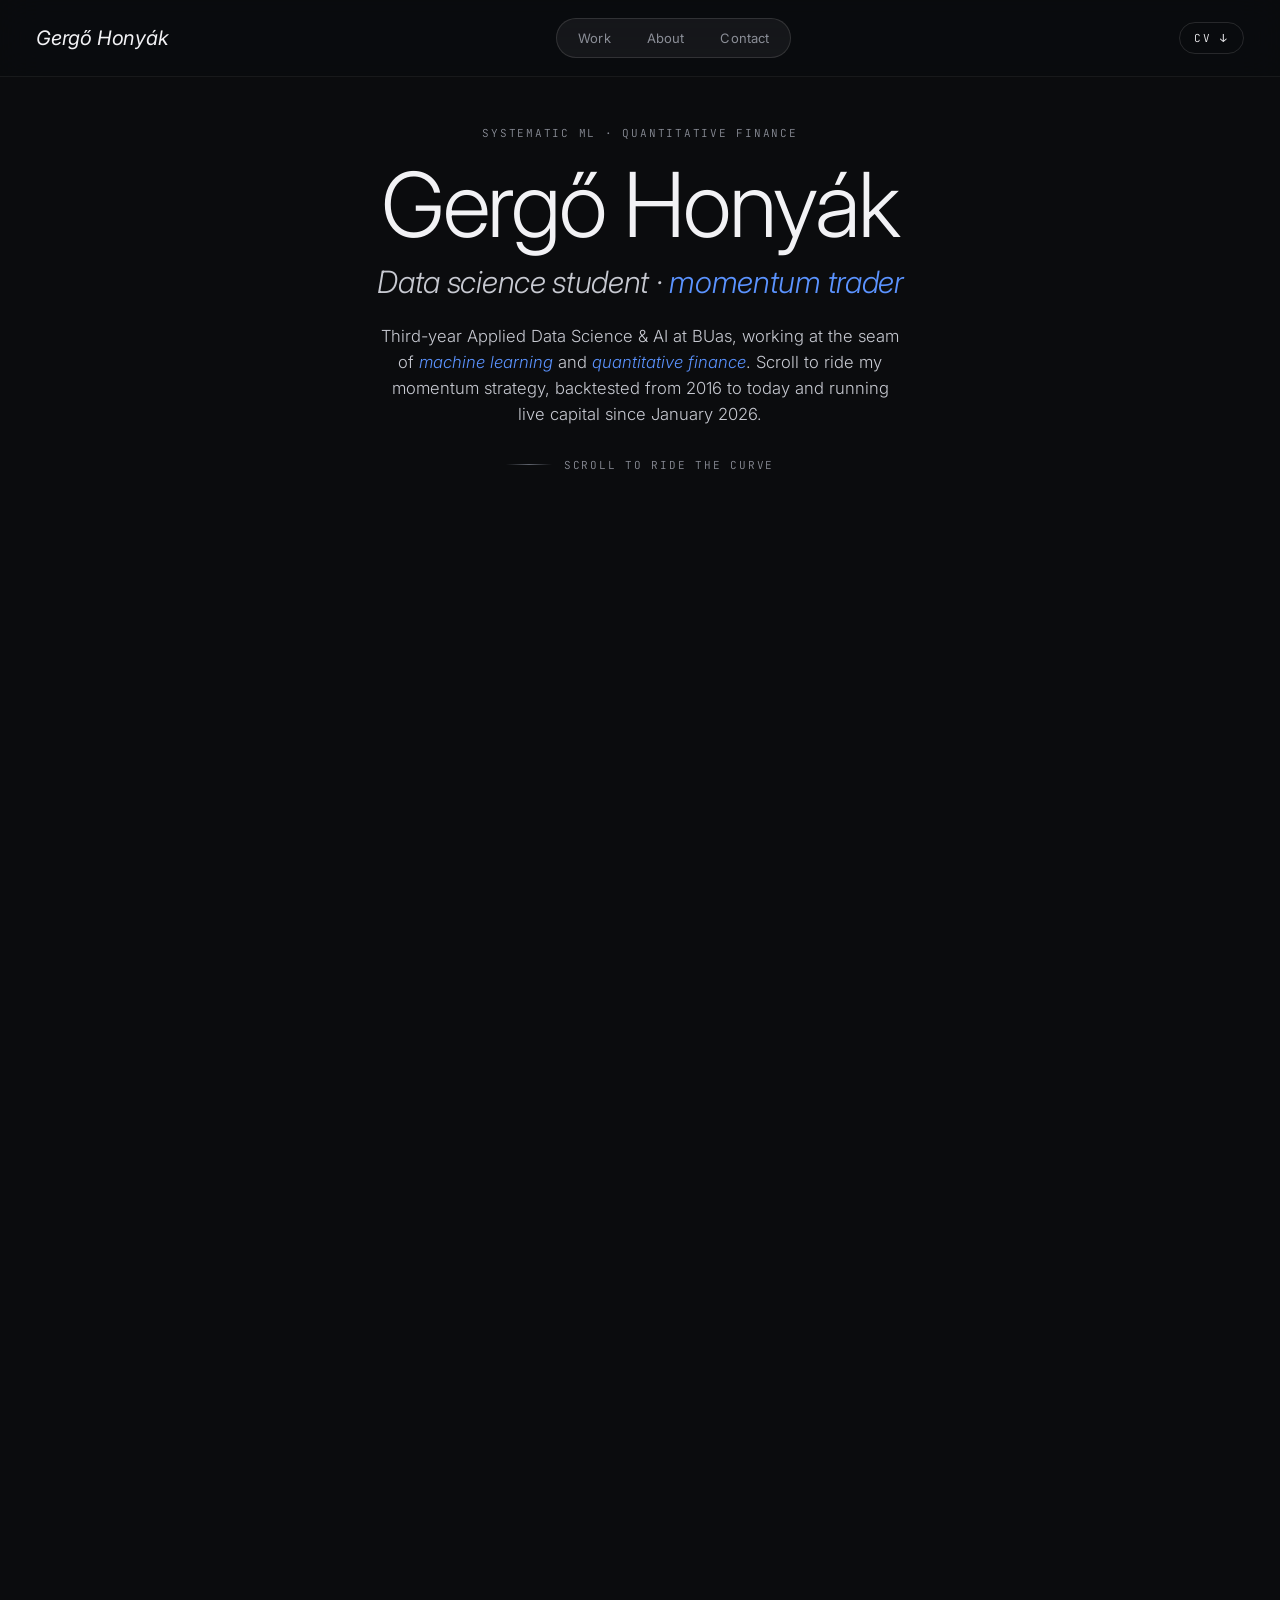
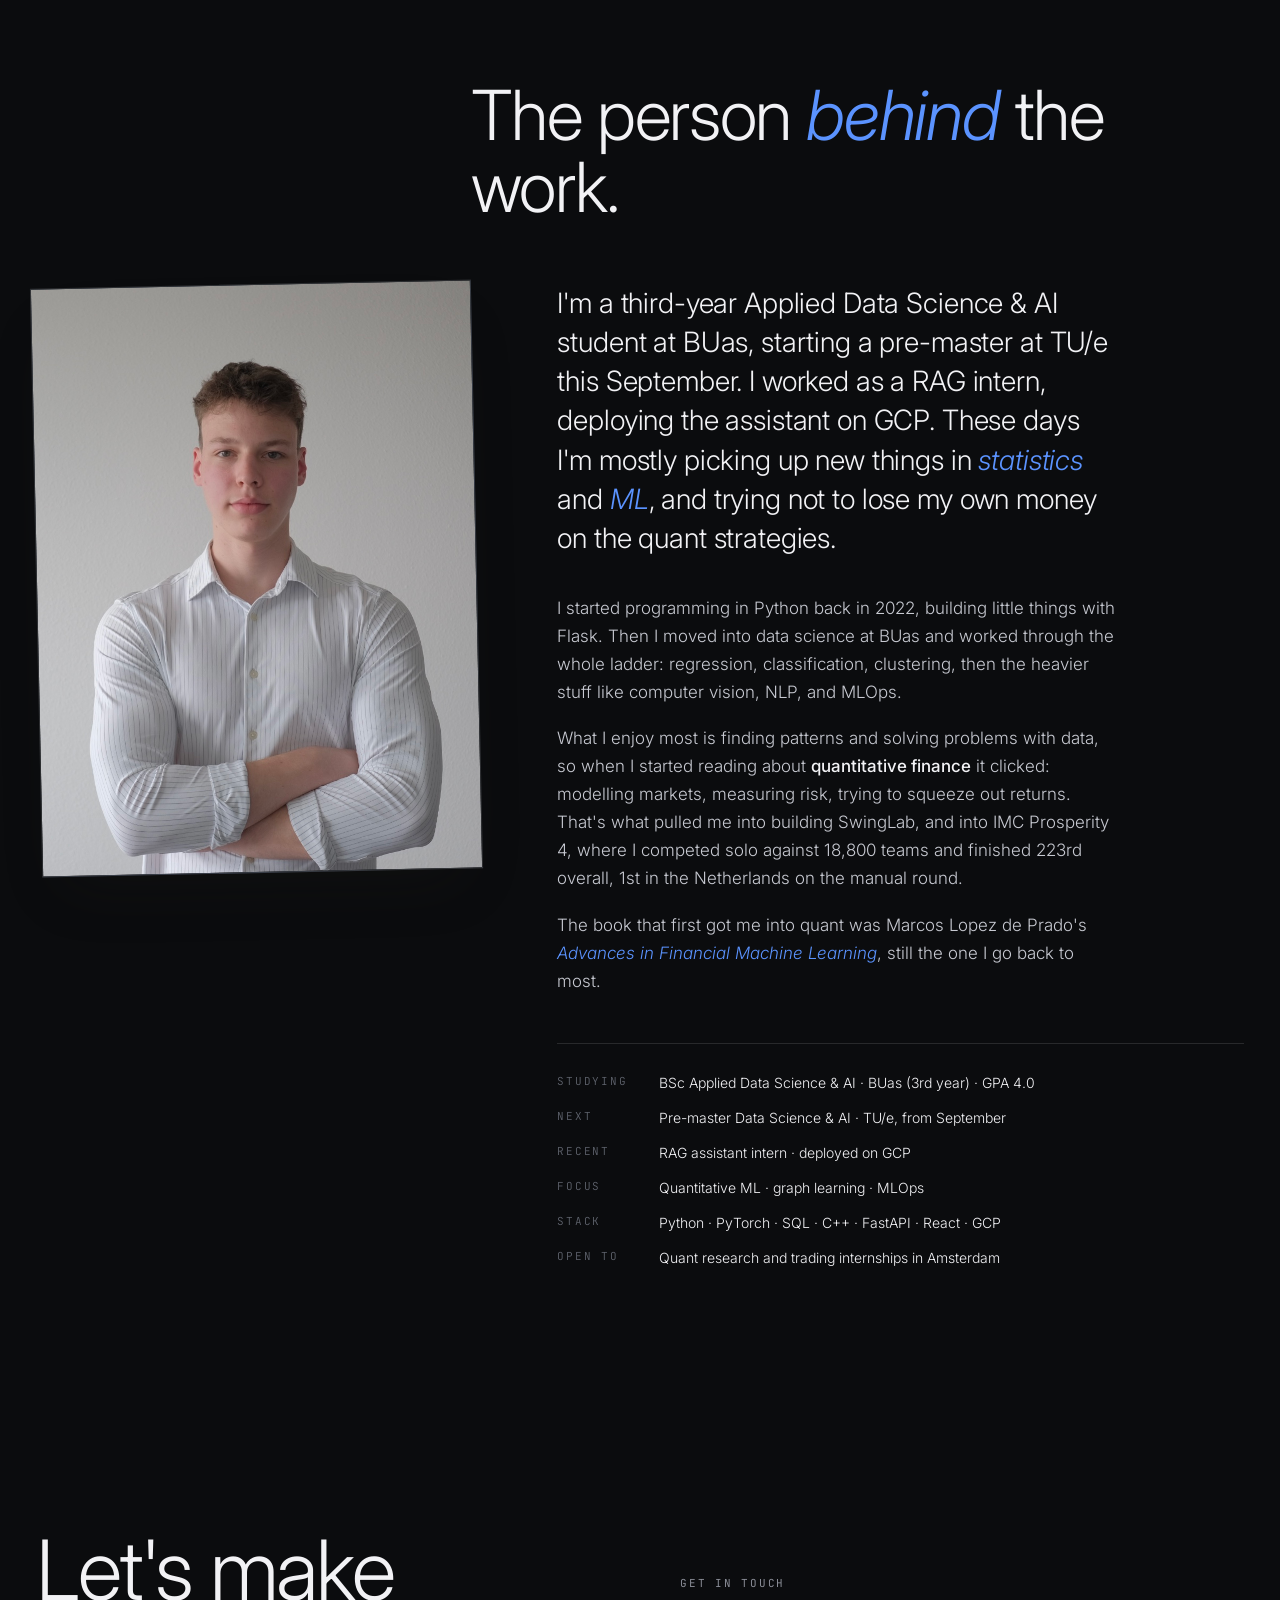
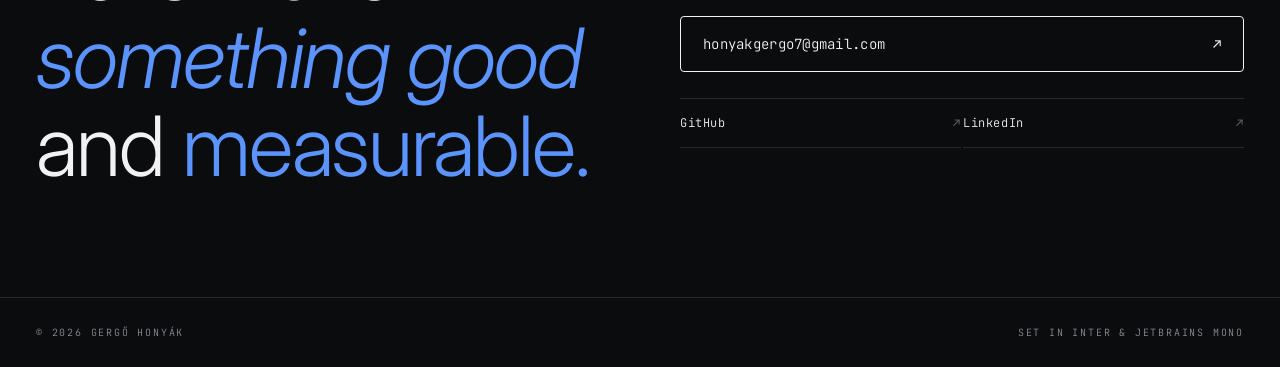
==== index.html @ 030c5ed7 "Portfolio site" ====
<!doctype html>
<html lang="en">
<head>
<meta charset="utf-8" />
<title>Gergő Honyák · Portfolio (dark)</title>
<meta name="viewport" content="width=device-width, initial-scale=1" />
<meta name="view-transition" content="same-origin" />

<link rel="preconnect" href="https://fonts.googleapis.com" />
<link rel="preconnect" href="https://fonts.gstatic.com" crossorigin />
<link href="https://fonts.googleapis.com/css2?family=Inter:ital,opsz,wght@0,14..32,300;0,14..32,400;0,14..32,500;0,14..32,600;0,14..32,700;1,14..32,400;1,14..32,500;1,14..32,600&family=JetBrains+Mono:wght@400;500&display=swap" rel="stylesheet" />

<link rel="stylesheet" href="assets/css/site.css" />
<link rel="stylesheet" href="assets/css/hero.css" />
<link rel="stylesheet" href="assets/css/theme-dark.css" />

<script src="https://cdn.jsdelivr.net/npm/gsap@3.12.5/dist/gsap.min.js"></script>
<script src="https://cdn.jsdelivr.net/npm/gsap@3.12.5/dist/ScrollTrigger.min.js"></script>
<script src="https://cdn.jsdelivr.net/npm/lenis@1/dist/lenis.min.js"></script>
</head>
<body>

<nav class="nav">
  <a href="#" class="brand">Gergő Honyák</a>
  <div class="nav-links">
    <a href="#feat">Work</a>
    <a href="#about">About</a>
    <a href="#contact">Contact</a>
  </div>
  <a href="#" class="nav-cta">CV ↓</a>
</nav>

<!-- ─── EQUITY-ROAD HERO ─────────────────────────────── -->
<section class="ehero" id="ehero" data-screen-label="01 Hero">
  <div class="ehero-sticky" id="eStage">
    <canvas id="eroad"></canvas>
    <div class="ehero-ui">

      <div class="ehero-intro" id="eIntro">
        <div class="kick">Systematic ML · Quantitative finance</div>
        <h1 class="ehero-name">Gergő Honyák</h1>
        <p class="ehero-roles">Data science student · <em>momentum trader</em></p>
        <p class="ehero-tag">Third-year Applied Data Science &amp; AI at BUas, working at the seam of <em>machine learning</em> and <em>quantitative finance</em>. Scroll to ride my momentum strategy, backtested from 2016 to today and running live capital since January 2026.</p>
        <div class="ehero-hint"><span class="bar"></span>scroll to ride the curve</div>
      </div>

      <div class="ehero-end" id="eEnd">
        <div class="kick">MOM_BROAD · live capital since Jan 2026</div>
        <h2 class="ehero-endtitle">My largest project.</h2>
        <p class="ehero-endbody">It started with the momentum literature (Jegadeesh &amp; Titman, Antonacci's dual momentum) and grew into <em>SwingLab</em>, a platform I built to watch market behaviour, run technical analysis, and backtest strategies like this one. Every idea goes through out-of-sample testing, Monte Carlo and bootstrap resampling, with transaction costs and slippage modelled in, before it trades a cent. Since January it's been live with real money, riding the strongest names (mostly chips and semis), and it's up about 43% so far.</p>
        <div class="ehero-stats">
          <div class="es-row es-head"><span>Metric</span><span>Backtest</span><span>Live '26</span></div>
          <div class="es-row"><span>Total return</span><span>+1,455%</span><span class="up">+43.7%</span></div>
          <div class="es-row"><span>CAGR</span><span>31.8%</span><span>n/a</span></div>
          <div class="es-row"><span>Sharpe</span><span>1.31</span><span class="up">2.05</span></div>
          <div class="es-row"><span>Max drawdown</span><span>−20.7%</span><span class="up">−10.3%</span></div>
        </div>
      </div>

    </div>
  </div>
</section>

<div class="ehero-after">

<!-- ─── SKILL SPIRAL — "working vocabulary" (replaces the flat grid) ── -->
<section class="vocab" id="vocab" data-screen-label="02 Tools">
  <div class="vocab-stage" id="vocabStage">
    <div class="vstage"><div class="vhelix" id="vhelix"></div></div>
    <div class="vocab-head">
      <h2>Tools I'm most <em>experienced</em> with.</h2>
      <p>The ones I reach for most, one at a time. Scroll to spin the stack.</p>
    </div>
    <div class="vocab-readout">
      <div class="val" id="vFocusName">Python</div>
    </div>
    <div class="vocab-hint">scroll to spin</div>
  </div>
</section>

<div class="vocab-after">

<!-- ─── FEATURED WORK — laying coverflow ──────── -->
<section class="feat" id="feat" data-screen-label="02 Work">
  <div class="feat-stage" id="featStage">
    <div class="feat-wash"></div>
    <div class="feat-head">
      <div class="label">Featured work</div>
      <h2 class="reveal-chars">Projects I'm <em>most proud of</em>.</h2>
    </div>
    <div class="feat-track" id="featTrack"><!-- injected --></div>
    <div class="feat-readout">
      <div class="fr-tag" id="featTag">Quantitative research &amp; trading platform</div>
      <a class="fr-cta" id="featCta" href="project.html?id=swinglab"><span id="featCtaLabel">View SwingLab</span> <span class="arw">→</span></a>
    </div>
    <div class="feat-hint">keep scrolling to slide the deck sideways · click the front card to open</div>
  </div>
</section>

<!-- ─── ABOUT ─────────────────────────────────── -->
<header class="sect-head" id="about" data-screen-label="03 About">
  <div class="left"></div>
  <h2 class="reveal-chars">The person <em>behind</em> the work.</h2>
</header>

<section class="about">
  <div class="about-photo-col" data-rv>
    <div class="about-photo">
      <img class="about-portrait" src="assets/images/me_image/me_image.jpeg" alt="Gergő Honyák" />
    </div>
  </div>

  <div class="about-text">
    <p class="lead" data-rv>
      <span class="drop">I</span>'m a third-year Applied Data Science &amp; AI student at BUas, starting a pre-master at TU/e this September. I worked as a RAG intern, deploying the assistant on GCP. These days I'm mostly picking up new things in <em>statistics</em> and <em>ML</em>, and trying not to lose my own money on the quant strategies.
    </p>

    <p data-rv>
      I started programming in Python back in 2022, building little things with Flask. Then I moved into data science at BUas and worked through the whole ladder: regression, classification, clustering, then the heavier stuff like computer vision, NLP, and MLOps.
    </p>

    <p data-rv>
      What I enjoy most is finding patterns and solving problems with data, so when I started reading about <strong>quantitative finance</strong> it clicked: modelling markets, measuring risk, trying to squeeze out returns. That's what pulled me into building SwingLab, and into IMC Prosperity 4, where I competed solo against 18,800 teams and finished 223rd overall, 1st in the Netherlands on the manual round.
    </p>

    <p data-rv>
      The book that first got me into quant was Marcos Lopez de Prado's <em>Advances in Financial Machine Learning</em>, still the one I go back to most.
    </p>

    <div class="about-side" data-rv>
      <span class="k">Studying</span><span class="v">BSc Applied Data Science &amp; AI · BUas (3rd year) · GPA 4.0</span>
      <span class="k">Next</span><span class="v">Pre-master Data Science &amp; AI · TU/e, from September</span>
      <span class="k">Recent</span><span class="v">RAG assistant intern · deployed on GCP</span>
      <span class="k">Focus</span><span class="v">Quantitative ML · graph learning · MLOps</span>
      <span class="k">Stack</span><span class="v">Python · PyTorch · SQL · C++ · FastAPI · React · GCP</span>
      <span class="k">Open to</span><span class="v">Quant research and trading internships in Amsterdam</span>
    </div>
  </div>
</section>

<!-- ─── CTA ───────────────────────────────────── -->
<section class="cta" id="contact" data-screen-label="04 Contact">
  <h2 class="line-mask">
    <span class="line-mask"><span data-rv-line>Let's make</span></span>
    <span class="line-mask"><span data-rv-line><em>something good</em></span></span>
    <span class="line-mask"><span data-rv-line>and <span class="ochre">measurable.</span></span></span>
  </h2>
  <div class="cta-right">
    <span class="eyebrow">Get in touch</span>
    <a href="mailto:honyakgergo7@gmail.com" class="cta-mail" data-rv>
      <span>honyakgergo7@gmail.com</span>
      <span class="arrow">↗</span>
    </a>
    <div class="cta-links">
      <a href="https://github.com/honyakgergo/Portfolio" target="_blank" rel="noopener" data-rv><span>GitHub</span><span class="arr">↗</span></a>
      <a href="https://www.linkedin.com/in/gerg%C5%91-hony%C3%A1k-956a3632a/" target="_blank" rel="noopener" data-rv><span>LinkedIn</span><span class="arr">↗</span></a>
    </div>
  </div>
</section>

<footer>
  <span>© 2026 Gergő Honyák</span>
  <span>Set in Inter &amp; JetBrains Mono</span>
</footer>

</div><!-- /.vocab-after -->
</div><!-- /.ehero-after -->

<script src="assets/js/projects-data.js"></script>
<script src="assets/js/viz.js"></script>
<script src="assets/js/road.js"></script>
<script src="assets/js/spiral.js"></script>
<script src="assets/js/featured.js"></script>
<script>
gsap.registerPlugin(ScrollTrigger);

/* ─── SMOOTH "FLOWING" SCROLL (Lenis) ────────── */
if (window.Lenis && !matchMedia('(prefers-reduced-motion: reduce)').matches) {
  const lenis = new Lenis({
    duration: 1.15,
    easing: t => Math.min(1, 1.001 - Math.pow(2, -10 * t)),
    smoothWheel: true, wheelMultiplier: 0.9, touchMultiplier: 1.4,
  });
  lenis.on('scroll', ScrollTrigger.update);
  gsap.ticker.add(t => lenis.raf(t * 1000));
  gsap.ticker.lagSmoothing(0);
  window.__lenis = lenis;
}

/* ─── EQUITY-ROAD HERO ─────────────────────── */
if (window.EquityRoad) EquityRoad.init({ canvas: 'eroad', section: 'ehero', stage: 'eStage', intro: 'eIntro', end: 'eEnd' });
const heroTl = gsap.timeline({ defaults: { ease: 'expo.out' } });
heroTl.from('.nav > *', { y: -16, opacity: 0, duration: 1, stagger: 0.08 }, 0.1);
heroTl.from('#eIntro .kick', { y: 14, opacity: 0, duration: 0.9 }, 0.5);
heroTl.from('#eIntro .ehero-name', { y: 26, opacity: 0, duration: 1.5, ease: 'power3.out' }, 0.6);
heroTl.from('#eIntro .ehero-roles', { y: 20, opacity: 0, duration: 1.1, ease: 'power3.out' }, 0.95);
heroTl.from('#eIntro .ehero-tag', { y: 20, opacity: 0, duration: 1.2, ease: 'power3.out' }, 1.15);
heroTl.from('#eIntro .ehero-hint', { y: 14, opacity: 0, duration: 1.0, ease: 'power3.out' }, 1.25);

/* ─── SCROLL REVEALS ────────────────────────── */
gsap.utils.toArray('[data-rv-line]').forEach(el => {
  gsap.from(el, { yPercent: 105, duration: 1.4, ease: 'expo.out', scrollTrigger: { trigger: el, start: 'top 88%' } });
});
gsap.utils.toArray('[data-rv]').forEach(el => {
  gsap.from(el, { y: 24, opacity: 0, duration: 1.3, ease: 'power3.out', scrollTrigger: { trigger: el, start: 'top 90%' } });
});

/* ─── PER-LETTER HEADING REVEAL ──────────── */
function splitReveal(h2) {
  const nodes = Array.from(h2.childNodes);
  h2.innerHTML = '';
  const chars = [];
  const emitWord = (word, target) => {
    if (!word) return;
    const w = document.createElement('span'); w.className = 'rword';   // keeps each word unbroken
    for (const ch of word) {
      const m = document.createElement('span'); m.className = 'rch';
      const i = document.createElement('span'); i.className = 'rch-i'; i.textContent = ch;
      m.appendChild(i); w.appendChild(m); chars.push(i);
    }
    target.appendChild(w);
  };
  const emitText = (text, target) => {
    const parts = (text || '').split(' ');
    parts.forEach((word, idx) => {
      emitWord(word, target);
      if (idx < parts.length - 1) target.appendChild(document.createTextNode(' '));
    });
  };
  nodes.forEach(node => {
    if (node.nodeType === 1 && node.tagName === 'EM') {
      const em = document.createElement('em'); h2.appendChild(em);
      emitText(node.textContent, em);
    } else {
      emitText(node.textContent, h2);
    }
  });
  return chars;
}
gsap.utils.toArray('.reveal-chars').forEach(h2 => {
  const chars = splitReveal(h2);
  gsap.fromTo(chars, { yPercent: 130 }, {
    yPercent: 0, duration: 0.7, ease: 'power3.out', stagger: 0.028,
    scrollTrigger: { trigger: h2, start: 'top 84%' },
  });
});

window.addEventListener('load', () => {
  ScrollTrigger.refresh();
  if (location.hash === '#feat') {
    const el = document.getElementById('feat');
    if (el) { if (window.__lenis) window.__lenis.scrollTo(el, { immediate: true }); else el.scrollIntoView(); }
  }
});
</script>

</body>
</html>
---- assets/css/site.css ----
/* ══════════════════════════════════════════════════════════════
   Gergő Honyák — Portfolio
   Shared stylesheet: home, archive, and project detail pages
   ══════════════════════════════════════════════════════════════ */

/* Opt in to cross-document view transitions (Chrome/Edge only;
   other browsers just navigate normally, no error). This is the
   real spec mechanism — the <meta name="view-transition"> tag
   some older guides mention isn't a real thing and does nothing. */
@view-transition {
  navigation: auto;
}

:root {
  --paper: #ffffff;
  --paper-2: #f5f5f7;
  --paper-3: #e8e8ed;
  --ink: #1d1d1f;
  --ink-2: #424245;
  --ink-mute: #6e6e73;
  --ink-faint: #86868b;
  --rule: rgba(0, 0, 0, 0.13);
  --rule-soft: rgba(0, 0, 0, 0.06);
  --sage: #3b82f6;
  --ochre: #3b82f6;
  --rust: #3b82f6;
  --blue: #3b82f6;
  --blue-soft: rgba(59, 130, 246, 0.12);
  --serif: "Inter", system-ui, sans-serif;
  --sans: "Inter", system-ui, sans-serif;
  --mono: "JetBrains Mono", ui-monospace, monospace;
}

* { box-sizing: border-box; margin: 0; padding: 0; }
html { scroll-behavior: smooth; }
html, body {
  background: var(--paper);
  color: var(--ink);
  font-family: var(--sans);
  font-weight: 300;
  -webkit-font-smoothing: antialiased;
  text-rendering: optimizeLegibility;
  overflow-x: hidden;
}
::selection { background: var(--ink); color: var(--paper); }
a { color: inherit; text-decoration: none; }
button { font: inherit; color: inherit; background: none; border: none; cursor: pointer; }

.eyebrow { font-family: var(--mono); font-size: 11px; letter-spacing: 0.16em; text-transform: uppercase; color: var(--ink-mute); font-weight: 400; }
.serif { font-family: var(--serif); }
.italic { font-style: italic; }
.mono { font-family: var(--mono); }
.line-mask { display: block; overflow: hidden; padding-bottom: 0.16em; margin-bottom: -0.1em; }

/* ─── Nav ─────────────────────────────────── */
.nav {
  position: fixed; top: 0; left: 0; right: 0;
  display: flex; justify-content: space-between; align-items: center;
  padding: 18px 36px;
  font-family: var(--mono);
  font-size: 11px;
  letter-spacing: 0.16em;
  text-transform: uppercase;
  color: var(--ink-mute);
  z-index: 100;
  background: rgba(255, 255, 255, 0.72);
  backdrop-filter: saturate(180%) blur(20px);
  -webkit-backdrop-filter: saturate(180%) blur(20px);
  border-bottom: 1px solid var(--rule-soft);
}
.nav .brand {
  font-family: var(--serif); font-style: italic; font-weight: 400;
  font-size: 20px; line-height: 1.35; letter-spacing: -0.01em;
  text-transform: none; color: var(--ink);
}
.nav-links {
  display: flex; gap: 2px; padding: 4px;
  border: 1px solid var(--rule); border-radius: 100px;
  background: color-mix(in srgb, var(--ink) 5%, transparent);
}
.nav-links a {
  font-family: var(--sans); font-size: 13px; font-weight: 400;
  letter-spacing: 0.01em; text-transform: none; color: var(--ink-mute);
  padding: 7px 17px; border-radius: 100px;
  transition: color 0.3s ease, background 0.3s ease;
}
.nav-links a:hover { color: var(--ink); background: color-mix(in srgb, var(--ink) 9%, transparent); }
.nav-cta {
  color: var(--ink); padding: 8px 14px; border: 1px solid var(--rule);
  border-radius: 100px; transition: all 0.4s ease;
}
.nav-cta:hover { border-color: var(--ink); color: var(--paper); background: var(--ink); }
.nav-back { display: flex; align-items: center; gap: 10px; color: var(--ink); transition: color 0.3s ease; }
.nav-back:hover { color: var(--blue); }
.nav-back svg { width: 22px; height: 8px; }
@media (max-width: 720px) {
  .nav { padding: 14px 16px; }
  .nav-links { gap: 2px; padding: 3px; }
  .nav-links a { padding: 6px 12px; font-size: 12px; }
  .nav .brand { font-size: 15px; }
}

/* ─── Hero ───────────────────────────────── */
.hero-v3 { min-height: 100vh; padding: 110px 40px 40px; display: flex; flex-direction: column; position: relative; z-index: 5; overflow: hidden; }
.hv3-top { display: flex; justify-content: space-between; align-items: center; font-family: var(--mono); font-size: 11px; letter-spacing: 0.14em; text-transform: uppercase; color: var(--ink-mute); padding-bottom: 24px; border-bottom: 1px solid var(--rule); }
.hv3-eyebrow { display: flex; gap: 18px; align-items: center; }
.hv3-eyebrow .dotmark { width: 8px; height: 8px; border-radius: 50%; background: var(--ochre); box-shadow: 0 0 0 4px rgba(59, 130, 246, 0.16); }
.hv3-eyebrow .sep { color: var(--ink-faint); }
.hv3-eyebrow .badge { display: inline-flex; align-items: center; gap: 8px; color: var(--ink); padding: 4px 10px; background: var(--paper-2); border: 1px solid var(--rule); border-radius: 100px; }
.hv3-eyebrow .badge::before { content:''; width:6px; height:6px; border-radius:50%; background: var(--sage); }
.hv3-stage { flex: 1; display: flex; flex-direction: column; justify-content: space-between; padding: 64px 0 0; }
.hv3-name { font-family: var(--serif); font-weight: 300; font-size: clamp(58px, 9.5vw, 168px); line-height: 0.96; letter-spacing: -0.025em; color: var(--ink); margin: 0; }
.hv3-name .line { display: block; overflow: hidden; padding-bottom: 0.16em; margin-bottom: -0.1em; }
.hv3-name .line > span { display: inline-block; }
.hv3-name .line.sub { color: var(--ink-2); font-size: 0.5em; letter-spacing: -0.015em; line-height: 1.12; }
.hv3-name .line.sub:first-of-type { margin-top: 10px; }
.hv3-name em { font-style: italic; color: var(--ochre); }
.hv3-bottom { display: grid; grid-template-columns: 1.4fr auto; gap: 56px; align-items: end; margin-top: 56px; padding-top: 28px; border-top: 1px solid var(--rule); }
.hv3-bio { font-family: var(--serif); font-weight: 300; font-size: 19px; line-height: 1.55; color: var(--ink-2); max-width: 520px; }
.hv3-bio em { color: var(--sage); font-style: italic; }
.hv3-meta { display: flex; gap: 40px; }
.hv3-meta .m-block .k { display: block; font-family: var(--mono); font-size: 10px; letter-spacing: 0.18em; text-transform: uppercase; color: var(--ink-faint); margin-bottom: 6px; }
.hv3-meta .m-block .v { font-family: var(--serif); font-size: 16px; color: var(--ink); }

/* ─── Tech stack grid ──────────────────────── */
.tools { padding: 130px 36px 120px; position: relative; z-index: 5; border-top: 1px solid var(--rule); }
.tools-inner { max-width: 1500px; margin: 0 auto; }
.tools-head { display: flex; align-items: end; justify-content: space-between; gap: 60px; margin-bottom: 56px; padding-bottom: 22px; border-bottom: 1px solid var(--rule); }
.tools-head .left { max-width: 560px; }
.tools-head .num { font-family: var(--mono); font-size: 11px; letter-spacing: 0.2em; text-transform: uppercase; color: var(--ink-mute); margin-bottom: 14px; }
.tools-head .label { font-family: var(--serif); font-style: italic; font-size: 22px; color: var(--sage); margin-bottom: 18px; }
.tools-head h2 { font-family: var(--serif); font-weight: 300; font-size: clamp(36px, 4.2vw, 60px); line-height: 1.02; letter-spacing: -0.02em; margin: 0; overflow: hidden; }
.tools-head h2 em { font-style: italic; color: var(--ochre); }
.tools-head .right { font-family: var(--mono); font-size: 11px; letter-spacing: 0.16em; text-transform: uppercase; color: var(--ink-mute); text-align: right; white-space: nowrap; }

.stack-grid { display: grid; grid-template-columns: repeat(8, 1fr); gap: 10px; }
.stack-card { position: relative; aspect-ratio: 1 / 1; background: var(--paper-2); border: 1px solid var(--rule); border-radius: 12px; padding: 14px 10px 12px; display: flex; flex-direction: column; align-items: center; justify-content: center; gap: 10px; cursor: default; overflow: hidden; transition: background 0.4s ease, border-color 0.4s ease, transform 0.5s cubic-bezier(.7,0,.3,1), box-shadow 0.5s ease; }
.stack-card .icon { width: 28px; height: 28px; display: flex; align-items: center; justify-content: center; position: relative; }
.stack-card .icon img { width: 100%; height: 100%; display: block; filter: brightness(0) saturate(100%); opacity: 0.78; transition: filter 0.4s ease, opacity 0.4s ease; }
.stack-card .name { font-family: var(--mono); font-size: 10px; letter-spacing: 0.04em; color: var(--ink-2); transition: color 0.4s ease; white-space: nowrap; }
.stack-card .badge { position: absolute; top: 8px; right: 9px; font-family: var(--mono); font-size: 8px; letter-spacing: 0.16em; text-transform: uppercase; color: var(--ink-mute); opacity: 0; transition: opacity 0.4s ease, color 0.4s ease; }
.stack-card:hover { background: var(--paper); border-color: var(--ochre); transform: translateY(-4px); box-shadow: 0 18px 40px -22px rgba(31,37,32,0.35), 0 4px 14px -8px rgba(59,130,246,0.2); }
.stack-card:hover .icon img { opacity: 1; filter: brightness(0) saturate(100%) invert(42%) sepia(93%) saturate(1352%) hue-rotate(199deg) brightness(97%) contrast(96%); }
.stack-card:hover .name { color: var(--ochre); }
.stack-card:hover .badge { opacity: 1; color: var(--ochre); }
.stack-grid:hover .stack-card:not(:hover) { opacity: 0.55; }
@media (max-width: 1100px) { .stack-grid { grid-template-columns: repeat(6, 1fr); } .tools-head { flex-direction: column; align-items: stretch; gap: 22px; } .tools-head .right { text-align: left; } }
@media (max-width: 640px) { .tools { padding: 80px 22px 80px; } .stack-grid { grid-template-columns: repeat(4, 1fr); gap: 8px; } }

/* ─── Section header ──────────────────────── */
.sect-head { padding: 140px 36px 60px; display: grid; grid-template-columns: 1fr 2fr; gap: 48px; align-items: end; position: relative; z-index: 5; }
.sect-head .left .num { font-family: var(--mono); font-size: 11px; letter-spacing: 0.2em; color: var(--ink-mute); text-transform: uppercase; margin-bottom: 12px; }
.sect-head .left .label { font-family: var(--serif); font-size: 28px; font-style: italic; font-weight: 300; color: var(--sage); }
.sect-head h2 { font-family: var(--serif); font-weight: 300; font-size: clamp(40px, 5.4vw, 84px); line-height: 1.04; letter-spacing: -0.02em; }
.sect-head h2 em { font-style: italic; color: var(--sage); }
.sect-head h2 .ochre { color: var(--ochre); }
@media (max-width: 1024px) { .sect-head { grid-template-columns: 1fr; } }

/* ─── Featured Work — paper cards ─────────── */
.work { padding: 0 36px 100px; position: relative; z-index: 5; display: grid; grid-template-columns: 1fr 1fr; gap: 48px; max-width: 1500px; margin: 0 auto; }
.work .pcard:nth-child(odd) { transform: translateY(40px) rotate(-0.6deg); }
.work .pcard:nth-child(even) { transform: translateY(0) rotate(0.5deg); }
.pcard { background: var(--paper); border: 1px solid var(--rule); padding: 28px 28px 32px; position: relative; cursor: pointer; box-shadow: 0 1px 0 rgba(255, 255, 255, 0.6) inset, 0 14px 40px -20px rgba(29, 27, 24, 0.25), 0 2px 8px -4px rgba(29, 27, 24, 0.1); transition: transform 0.55s cubic-bezier(.4,.6,.2,1), box-shadow 0.55s cubic-bezier(.4,.6,.2,1); will-change: transform; display: block; }
.pcard:hover { transform: translateY(-6px) rotate(0deg) !important; box-shadow: 0 1px 0 rgba(255, 255, 255, 0.6) inset, 0 30px 60px -20px rgba(29, 27, 24, 0.35), 0 6px 16px -4px rgba(29, 27, 24, 0.18); }
.pcard.tone-sage { background: linear-gradient(180deg, #eef3fb, #e4edf8); }
.pcard.tone-ochre { background: linear-gradient(180deg, #f5f5f7, #eaeaef); }
.pcard.tone-paper { background: var(--paper); }
.pcard.tone-ink { background: linear-gradient(180deg, #2a2a2c, #1d1d1f); color: var(--paper); border-color: rgba(255,255,255,0.1); }
.pcard.tone-ink .p-num, .pcard.tone-ink .p-meta, .pcard.tone-ink .p-blurb { color: rgba(245, 245, 247, 0.72); }
.pcard.tone-ink .p-tags span { border-color: rgba(255,255,255,0.2); color: rgba(245, 245, 247, 0.82); }
.pcard.tone-ink .pcard-stage { background: rgba(0,0,0,0.25); border-color: rgba(255,255,255,0.08); }
.pcard-top { display: flex; justify-content: space-between; align-items: flex-start; font-family: var(--mono); font-size: 11px; letter-spacing: 0.05em; color: var(--ink-mute); margin-bottom: 18px; }
.pcard-top .p-num { color: var(--ink); font-weight: 500; }
.pcard-top .p-arrow { display: inline-flex; align-items: center; justify-content: center; width: 32px; height: 32px; border: 1px solid currentColor; border-radius: 50%; font-size: 14px; transition: all 0.4s cubic-bezier(.7,0,.3,1); color: var(--ink-mute); }
.pcard:hover .p-arrow { transform: rotate(-45deg); background: var(--ink); color: var(--paper); border-color: var(--ink); }
.pcard.tone-ink:hover .p-arrow { background: var(--paper); color: var(--ink); }
.pcard-stage { width: 100%; aspect-ratio: 16 / 10; border: 1px solid var(--rule); background: var(--paper-2); border-radius: 2px; position: relative; overflow: hidden; margin-bottom: 22px; display: flex; align-items: center; justify-content: center; }
.pcard-stage svg { width: 100%; height: 100%; display: block; }
.pcard h3 { font-family: var(--serif); font-weight: 400; font-size: 30px; line-height: 1.05; letter-spacing: -0.018em; margin-bottom: 10px; color: inherit; }
.pcard h3 em { font-style: italic; color: var(--sage); font-weight: 300; }
.pcard.tone-ink h3 em { color: #2997ff; }
.pcard .p-blurb { font-size: 14.5px; line-height: 1.55; color: var(--ink-mute); margin-bottom: 16px; max-width: 90%; }
.pcard .p-meta { font-family: var(--mono); font-size: 10.5px; letter-spacing: 0.06em; color: var(--ink-mute); margin-bottom: 14px; }
.pcard .p-tags { display: flex; flex-wrap: wrap; gap: 6px; }
.pcard .p-tags span { font-family: var(--mono); font-size: 10px; padding: 4px 10px; border: 1px solid var(--rule); border-radius: 100px; color: var(--ink-mute); letter-spacing: 0.04em; }
@media (max-width: 1024px) { .work { grid-template-columns: 1fr; } .work .pcard:nth-child(odd), .work .pcard:nth-child(even) { transform: none; } }

/* ─── Featured-work stat strip ─────────────── */
.work-stats { max-width: 880px; margin: 0 auto; padding: 0 36px 56px; display: grid; grid-template-columns: repeat(3, 1fr); gap: 24px; text-align: center; }
.work-stats .stat .num { font-family: var(--serif); font-weight: 600; font-size: 40px; letter-spacing: -0.02em; color: var(--ink); }
.work-stats .stat .label { font-family: var(--mono); font-size: 10.5px; letter-spacing: 0.14em; text-transform: uppercase; color: var(--ink-mute); margin-top: 8px; }
@media (max-width: 640px) { .work-stats { grid-template-columns: 1fr; gap: 28px; } }

/* ─── More projects CTA ────────────────────── */
.more-cta-wrap { padding: 0 36px 120px; display: flex; justify-content: center; }
.more-cta { --cta-fg: var(--ink); position: relative; display: grid; grid-template-columns: auto 80px 1fr auto; align-items: center; gap: 28px; width: min(880px, 100%); padding: 38px 44px; background: transparent; border: 1px solid var(--rule); border-radius: 4px; text-decoration: none; color: var(--cta-fg); overflow: hidden; transition: border-color 0.5s ease, background 0.5s ease, color 0.5s ease; }
.more-cta::before { content: ''; position: absolute; inset: 0; background: var(--sage); transform: translateY(101%); transition: transform 0.7s cubic-bezier(.7,0,.2,1); z-index: 0; }
.more-cta > * { position: relative; z-index: 1; }
.more-cta .mc-num { font-family: var(--mono); font-size: 11px; letter-spacing: 0.2em; text-transform: uppercase; color: var(--ink-mute); transition: color 0.5s ease; }
.more-cta .mc-line { height: 1px; background: currentColor; opacity: 0.3; width: 100%; }
.more-cta .mc-label .mc-word { display: block; font-family: var(--serif); font-weight: 300; font-size: 32px; letter-spacing: -0.01em; line-height: 1; }
.more-cta .mc-label .mc-word::after { content: ' →'; font-style: italic; color: var(--ochre); opacity: 0; display: inline-block; transform: translateX(-6px); transition: opacity 0.4s ease, transform 0.4s cubic-bezier(.7,0,.2,1); }
.more-cta .mc-label .mc-sub { display: block; font-family: var(--serif); font-style: italic; font-size: 14px; color: var(--ink-mute); margin-top: 6px; transition: color 0.5s ease; }
.more-cta .mc-arrow { width: 36px; height: 12px; color: var(--ink); transition: transform 0.5s cubic-bezier(.7,0,.2,1), color 0.5s ease; }
.more-cta:hover { color: var(--paper); border-color: var(--sage); }
.more-cta:hover::before { transform: translateY(0); }
.more-cta:hover .mc-num { color: rgba(255,255,255,0.75); }
.more-cta:hover .mc-label .mc-sub { color: rgba(255,255,255,0.75); }
.more-cta:hover .mc-arrow { transform: translateX(8px); color: var(--paper); }
.more-cta:hover .mc-label .mc-word::after { opacity: 1; transform: translateX(0); color: rgba(255,255,255,0.9); }
@media (max-width: 720px) { .more-cta { grid-template-columns: auto 1fr auto; padding: 26px 22px; gap: 16px; } .more-cta .mc-line { display: none; } .more-cta .mc-label .mc-word { font-size: 24px; } }

/* ─── About ─────────────────────────────────── */
.about { padding: 0 36px 120px; position: relative; z-index: 5; display: grid; grid-template-columns: 0.9fr 1.4fr; gap: 80px; max-width: 1500px; margin: 0 auto; align-items: start; }
.about-photo-col { position: sticky; top: 100px; }
.about-photo { width: 100%; aspect-ratio: 3 / 4; background: radial-gradient(ellipse at 30% 25%, rgba(59, 130, 246, 0.10), transparent 60%), linear-gradient(160deg, #ececed, #dbdbe0); position: relative; border: 1px solid var(--rule); overflow: hidden; transform: rotate(-1.2deg); box-shadow: 0 30px 60px -25px rgba(29, 27, 24, 0.3); }
.about-photo .ph-text { position: absolute; inset: 0; display: flex; flex-direction: column; justify-content: space-between; padding: 18px; font-family: var(--mono); font-size: 10px; color: var(--ink-mute); letter-spacing: 0.1em; text-transform: uppercase; z-index: 2; }
.about-photo .ph-text .center { flex: 1; display: flex; align-items: center; justify-content: center; font-family: var(--serif); font-style: italic; font-size: 20px; text-transform: none; letter-spacing: 0; color: var(--ink-2); }
.about-text { font-family: var(--serif); font-weight: 300; }
.about-text .lead { font-size: 28px; line-height: 1.4; color: var(--ink); letter-spacing: -0.005em; margin-bottom: 36px; }
.about-text .lead em { color: var(--sage); }
.about-text .lead span.drop { font-size: 1.6em; font-style: italic; line-height: 0.8; float: left; padding: 0.1em 0.12em 0 0; color: var(--ochre); }
.about-text p { font-size: 17px; line-height: 1.65; color: var(--ink-2); margin-bottom: 18px; font-family: var(--sans); font-weight: 300; max-width: 560px; }
.about-text p em { color: var(--sage); font-style: italic; font-family: var(--serif); }
.about-text p strong { color: var(--ink); font-weight: 500; }
.about-side { margin-top: 48px; border-top: 1px solid var(--rule); padding-top: 28px; display: grid; grid-template-columns: auto 1fr; gap: 14px 32px; }
.about-side .k { font-family: var(--mono); font-size: 11px; letter-spacing: 0.16em; text-transform: uppercase; color: var(--ink-faint); padding-top: 2px; }
.about-side .v { font-family: var(--sans); font-size: 14px; color: var(--ink); line-height: 1.5; }
.about-side .v em { color: var(--sage); font-family: var(--serif); font-size: 16px; }
@media (max-width: 1024px) { .about { grid-template-columns: 1fr; gap: 48px; } .about-photo-col { position: static; max-width: 380px; } }

/* ─── CTA + Footer ──────────────────────────── */
.cta { padding: 140px 36px 100px; position: relative; z-index: 5; display: grid; grid-template-columns: 1fr 1fr; gap: 80px; max-width: 1500px; margin: 0 auto; align-items: center; }
.cta h2 { font-family: var(--serif); font-weight: 300; font-size: clamp(48px, 6.5vw, 104px); line-height: 1.0; letter-spacing: -0.025em; }
.cta h2 em { font-style: italic; color: var(--sage); }
.cta h2 .ochre { color: var(--ochre); }
.cta-right { display: flex; flex-direction: column; gap: 18px; font-family: var(--mono); font-size: 12px; }
.cta-right .eyebrow { margin-bottom: 8px; }
.cta-mail { display: inline-flex; align-items: center; justify-content: space-between; padding: 18px 22px; border: 1px solid var(--ink); background: var(--paper); border-radius: 4px; font-family: var(--mono); font-size: 14px; letter-spacing: 0.02em; transition: all 0.5s cubic-bezier(.7,0,.3,1); position: relative; overflow: hidden; color: var(--ink); }
.cta-mail::before { content: ''; position: absolute; inset: 0; background: var(--ink); transform: translateY(101%); transition: transform 0.5s cubic-bezier(.7,0,.3,1); z-index: -1; }
.cta-mail:hover { color: var(--paper); }
.cta-mail:hover::before { transform: translateY(0); }
.cta-mail .arrow { display: inline-block; transition: transform 0.4s; }
.cta-mail:hover .arrow { transform: translate(4px, -4px); }
.cta-links { display: grid; grid-template-columns: 1fr 1fr; gap: 2px; margin-top: 8px; border-top: 1px solid var(--rule); }
.cta-links a { display: flex; justify-content: space-between; align-items: center; padding: 16px 0; font-family: var(--mono); font-size: 12px; letter-spacing: 0.05em; border-bottom: 1px solid var(--rule); transition: padding 0.4s cubic-bezier(.7,0,.3,1); color: var(--ink); }
.cta-links a:hover { padding-left: 8px; color: var(--sage); }
.cta-links a .arr { color: var(--ink-faint); transition: all 0.4s; }
.cta-links a:hover .arr { color: var(--sage); transform: rotate(-45deg); }
footer { padding: 28px 36px; border-top: 1px solid var(--rule); display: flex; justify-content: space-between; font-family: var(--mono); font-size: 10px; letter-spacing: 0.18em; text-transform: uppercase; color: var(--ink-mute); position: relative; z-index: 5; }
@media (max-width: 1024px) { .cta { grid-template-columns: 1fr; gap: 32px; } }

/* ══════════════════════════════════════════════════════════════
   ARCHIVE PAGE
   ══════════════════════════════════════════════════════════════ */
.masthead { padding: 170px 36px 70px; max-width: 1500px; margin: 0 auto; display: grid; grid-template-columns: 1fr 1fr; gap: 80px; align-items: end; }
.masthead .lead .num { font-family: var(--mono); font-size: 11px; letter-spacing: 0.2em; text-transform: uppercase; color: var(--ink-mute); margin-bottom: 24px; }
.masthead h1 { font-family: var(--serif); font-weight: 600; font-size: clamp(64px, 9vw, 140px); letter-spacing: -0.035em; line-height: 0.92; }
.masthead h1 em { font-style: italic; color: var(--blue); }
.masthead h1 .line { display: block; overflow: hidden; padding-bottom: 0.16em; margin-bottom: -0.1em; }
.masthead h1 .line > span { display: block; }
.masthead .meta { font-family: var(--serif); font-style: italic; font-weight: 300; font-size: 21px; color: var(--ink-2); line-height: 1.5; max-width: 460px; }
.masthead .meta .stat-row { margin-top: 32px; display: grid; grid-template-columns: repeat(3, 1fr); gap: 24px; font-family: var(--mono); font-style: normal; font-size: 11px; letter-spacing: 0.16em; text-transform: uppercase; color: var(--ink-mute); }
.masthead .meta .stat-row .n { display: block; font-family: var(--serif); font-style: italic; font-weight: 600; font-size: 30px; color: var(--ink); letter-spacing: -0.02em; margin-bottom: 4px; }
@media (max-width: 1024px) { .masthead { grid-template-columns: 1fr; gap: 32px; padding-top: 140px; } }

.filter-bar-wrap { position: sticky; top: 65px; z-index: 50; background: rgba(255,255,255,0.85); backdrop-filter: blur(14px); border-bottom: 1px solid var(--rule-soft); }
.filter-bar { max-width: 1500px; margin: 0 auto; padding: 16px 36px; display: flex; align-items: center; justify-content: space-between; gap: 20px; flex-wrap: wrap; }
.filter-chips { display: flex; gap: 8px; flex-wrap: wrap; }
.f-chip { font-family: var(--mono); font-size: 11px; letter-spacing: 0.06em; text-transform: uppercase; padding: 8px 16px; border: 1px solid var(--rule); border-radius: 9999px; color: var(--ink-mute); display: flex; align-items: center; gap: 8px; transition: all 0.3s ease; }
.f-chip:hover { border-color: var(--ink); color: var(--ink); }
.f-chip.active { background: var(--ink); border-color: var(--ink); color: #fff; }
.f-chip .cnt { font-size: 9.5px; opacity: 0.65; }
.filter-count { font-family: var(--mono); font-size: 11px; letter-spacing: 0.1em; text-transform: uppercase; color: var(--ink-mute); white-space: nowrap; }
.filter-count b { color: var(--ink); }

.grid-wrap { max-width: 1500px; margin: 0 auto; padding: 40px 36px 100px; }
.grid { display: grid; grid-template-columns: repeat(3, 1fr); gap: 20px; }
@media (max-width: 1100px) { .grid { grid-template-columns: repeat(2, 1fr); } }
@media (max-width: 640px) { .grid { grid-template-columns: 1fr; } }
.empty { display: none; text-align: center; padding: 80px 0; font-family: var(--mono); font-size: 13px; color: var(--ink-faint); }

.a-card { position: relative; background: var(--paper); border: 1px solid var(--rule-soft); border-radius: 18px; padding: 24px; min-height: 268px; display: flex; flex-direction: column; overflow: hidden; cursor: pointer; transition: transform 0.4s cubic-bezier(.2,.8,.2,1), box-shadow 0.4s ease, border-color 0.4s ease; }
.a-card::before { content: ''; position: absolute; top: 0; left: 0; right: 0; height: 3px; background: var(--blue); transform: scaleX(0); transform-origin: left; transition: transform 0.45s cubic-bezier(.2,.8,.2,1); }
.a-card:hover { transform: translateY(-6px); box-shadow: 0 34px 60px -34px rgba(29,27,24,0.42); border-color: var(--blue); }
.a-card:hover::before { transform: scaleX(1); }
.a-ghost { position: absolute; right: 8px; bottom: -18px; font-family: var(--serif); font-weight: 700; font-size: 108px; color: var(--paper-3); line-height: 1; z-index: 0; transition: color 0.4s ease, transform 0.4s ease; }
.a-card:hover .a-ghost { color: var(--blue-soft); transform: translate(-4px, -4px); }
.a-top { display: flex; justify-content: space-between; align-items: center; position: relative; z-index: 1; }
.a-cat { display: flex; align-items: center; gap: 7px; font-family: var(--mono); font-size: 10.5px; letter-spacing: 0.14em; text-transform: uppercase; color: var(--ink-mute); }
.a-cat .dot { width: 6px; height: 6px; border-radius: 50%; background: var(--blue); }
.a-year { font-family: var(--mono); font-size: 10.5px; letter-spacing: 0.14em; color: var(--ink-faint); }
.a-title { font-family: var(--serif); font-weight: 600; font-size: 25px; letter-spacing: -0.015em; line-height: 1.18; margin-top: 18px; position: relative; z-index: 1; }
.a-title em { font-style: italic; font-weight: 500; color: var(--blue); }
.a-role { font-family: var(--mono); font-size: 11px; text-transform: uppercase; letter-spacing: 0.1em; color: var(--ink-mute); margin-top: 12px; position: relative; z-index: 1; }
.a-type { font-family: var(--serif); font-style: italic; font-size: 13.5px; color: var(--ink-faint); margin-top: 2px; position: relative; z-index: 1; }
.a-foot { margin-top: auto; padding-top: 20px; display: flex; justify-content: space-between; align-items: flex-end; position: relative; z-index: 1; }
.a-tags { display: flex; flex-wrap: wrap; gap: 6px; }
.a-tags span { font-family: var(--mono); font-size: 10px; letter-spacing: 0.04em; border: 1px solid var(--rule); border-radius: 9999px; padding: 4px 10px; color: var(--ink-2); }
.a-arrow { width: 34px; height: 34px; border-radius: 50%; border: 1px solid var(--rule); display: flex; align-items: center; justify-content: center; font-size: 15px; flex-shrink: 0; transition: transform 0.35s cubic-bezier(.2,.8,.2,1), background 0.35s ease, color 0.35s ease, border-color 0.35s ease; }
.a-card:hover .a-arrow { transform: rotate(-45deg); background: var(--blue); border-color: var(--blue); color: #fff; }

/* ══════════════════════════════════════════════════════════════
   PROJECT DETAIL PAGE
   ══════════════════════════════════════════════════════════════ */
.d-hero { position: relative; max-width: 1360px; margin: 0 auto; padding: 168px 36px 60px; overflow: hidden; }
.d-ghost { position: absolute; top: 40px; right: 0; font-family: var(--serif); font-weight: 700; font-size: min(46vw, 480px); color: var(--paper-3); line-height: 1; z-index: 0; pointer-events: none; user-select: none; }
.d-eyebrow { position: relative; z-index: 1; display: flex; align-items: center; gap: 10px; font-family: var(--mono); font-size: 11px; letter-spacing: 0.16em; text-transform: uppercase; color: var(--ink-mute); margin-bottom: 20px; }
.d-eyebrow .dot { width: 6px; height: 6px; border-radius: 50%; background: var(--blue); }
.d-title { position: relative; z-index: 1; font-family: var(--serif); font-weight: 600; font-size: clamp(38px, 6vw, 84px); letter-spacing: -0.03em; line-height: 1.02; max-width: 900px; }
.d-title em { font-style: italic; font-weight: 500; color: var(--blue); }
.d-meta-row { position: relative; z-index: 1; margin-top: 28px; display: flex; flex-wrap: wrap; gap: 20px; font-family: var(--mono); font-size: 12px; letter-spacing: 0.06em; color: var(--ink-mute); }
.d-meta-row span { display: flex; align-items: center; gap: 8px; }
.d-meta-row span::before { content: ''; width: 4px; height: 4px; border-radius: 50%; background: var(--ink-faint); }
.d-meta-row span:first-child::before { display: none; }
.d-stats { position: relative; z-index: 1; margin-top: 46px; border-top: 1px solid var(--rule-soft); border-bottom: 1px solid var(--rule-soft); display: grid; grid-template-columns: repeat(3, 1fr); }
.d-stat { padding: 22px 24px 22px 0; }
.d-stat + .d-stat { border-left: 1px solid var(--rule-soft); padding-left: 24px; }
.d-stat .num { font-family: var(--serif); font-weight: 600; font-size: 32px; letter-spacing: -0.02em; color: var(--ink); }
.d-stat .label { font-family: var(--mono); font-size: 10.5px; letter-spacing: 0.12em; text-transform: uppercase; color: var(--ink-mute); margin-top: 6px; }
.d-body { max-width: 1360px; margin: 0 auto; padding: 20px 36px 40px; display: grid; grid-template-columns: 1fr 1.15fr; gap: 64px; }
.d-body-solo { grid-template-columns: 1fr; max-width: 820px; }
@media (max-width: 900px) { .d-body { grid-template-columns: 1fr; gap: 40px; } .d-stats { grid-template-columns: 1fr; } .d-stat + .d-stat { border-left: none; border-top: 1px solid var(--rule-soft); padding-left: 0; } }
.d-visual { position: sticky; top: 120px; align-self: start; }
.d-tags-row { display: flex; flex-wrap: wrap; align-items: center; gap: 8px; margin-bottom: 32px; font-family: var(--mono); font-size: 11px; letter-spacing: 0.06em; text-transform: uppercase; color: var(--ink-mute); }
.d-tags-row .stack-tag { display: inline-block; border: 1px solid var(--rule); border-radius: 9999px; padding: 4px 10px; color: var(--ink-2); text-transform: none; letter-spacing: 0.02em; font-size: 11.5px; }
.d-tags-row .status-badge { display: inline-flex; align-items: center; gap: 8px; margin-left: 8px; color: var(--ink); }
.d-tags-row .status-badge::before { content: ''; width: 6px; height: 6px; border-radius: 50%; background: var(--blue); }
.d-copy p { font-family: var(--serif); font-weight: 300; font-size: 19px; line-height: 1.65; color: var(--ink-2); margin-bottom: 26px; max-width: 640px; }
.d-copy p:first-of-type::first-letter { float: left; font-family: var(--serif); font-weight: 600; font-size: 72px; line-height: 0.8; padding: 8px 10px 0 0; color: var(--ink); }
.d-exhibits { margin-top: 20px; }
.exhibit { margin-bottom: 44px; }
.exhibit-frame { border-radius: 12px; border: 1px solid var(--rule-soft); overflow: hidden; background: var(--paper-2); }
.exhibit-frame img { width: 100%; height: auto; display: block; }
.exhibit-frame.placeholder { aspect-ratio: 16/9; border: 1px dashed var(--rule); display: flex; align-items: center; justify-content: center; background: repeating-linear-gradient(135deg, var(--paper-2), var(--paper-2) 10px, var(--paper) 10px, var(--paper) 20px); }
.exhibit-frame.placeholder span { font-family: var(--mono); font-size: 11px; letter-spacing: 0.14em; text-transform: uppercase; color: var(--ink-faint); }
.exhibit-frame.diagram { padding: 24px; }
.exhibit-cap { margin-top: 12px; font-family: var(--mono); font-size: 12px; color: var(--ink-mute); }
.exhibit-cap b { color: var(--ink); font-weight: 500; }
.d-nav { border-top: 1px solid var(--rule-soft); max-width: 1360px; margin: 40px auto 0; padding: 30px 36px 100px; display: flex; justify-content: space-between; font-family: var(--mono); font-size: 12px; letter-spacing: 0.08em; text-transform: uppercase; }
.d-nav a { display: flex; flex-direction: column; gap: 6px; color: var(--ink-mute); transition: color 0.3s ease; }
.d-nav a:hover { color: var(--blue); }
.d-nav a small { color: var(--ink-faint); font-size: 10px; letter-spacing: 0.14em; }
.d-nav a.next { text-align: right; align-items: flex-end; }

/* ══════════════════════════════════════════════════════════════
   GLOBAL SMALL-SCREEN PADDING + FOOTER STACK
   ══════════════════════════════════════════════════════════════ */
@media (max-width: 600px) {
  footer { flex-direction: column; gap: 8px; padding: 22px; text-align: center; justify-content: center; }
  .sect-head { padding: 90px 22px 40px; }
  .work { padding: 0 22px 70px; }
  .work-stats { padding: 0 22px 44px; }
  .more-cta-wrap { padding: 0 22px 80px; }
  .about { padding: 0 22px 80px; }
  .cta { padding: 90px 22px 70px; }
  .masthead { padding: 120px 22px 50px; }
  .filter-bar { padding: 16px 22px; }
  .grid-wrap { padding: 36px 22px 80px; }
  .d-hero { padding: 120px 22px 40px; }
  .d-body { padding: 20px 22px 40px; }
  .d-nav { padding: 28px 22px 80px; }
}
---- assets/css/hero.css ----
/* ══════════════════════════════════════════════════════════════
   Equity-road hero — additive styles for live/index.html only.
   Loaded after site.css; reuses the site's tokens (--paper, --ink,
   --blue, --mono, --serif, --rule, --rule-soft).

   The stage is position:fixed (not sticky) because the site sets
   overflow-x:hidden on html/body, which disables position:sticky.
   road.js shows/hides the stage as the hero section scrolls by.
   ══════════════════════════════════════════════════════════════ */

.ehero { position: relative; height: 420vh; background: var(--paper); }

/* everything after the hero sits above the fixed stage and wipes over it on exit */
.ehero-after { position: relative; z-index: 2; background: var(--paper); }

/* fixed stage: fills the viewport while the hero section owns it (behind .ehero-after) */
.ehero-sticky {
  position: fixed; inset: 0; height: 100vh; overflow: hidden;
  z-index: 1; pointer-events: none; background: var(--paper);
}
#eroad { position: absolute; inset: 0; width: 100%; height: 100%; display: block; }
.ehero-ui { position: absolute; inset: 0; pointer-events: none; }

/* ── intro (left column, vertically centred) ─────────────── */
.ehero-intro {
  position: absolute; top: clamp(92px, 14vh, 165px); left: 50%; transform: translateX(-50%);
  width: min(780px, 90vw); text-align: center;
}
.ehero-intro .kick {
  font-family: var(--mono); font-size: 11px; letter-spacing: 0.16em;
  text-transform: uppercase; color: var(--ink-mute); margin-bottom: 20px;
}
.ehero-name {
  font-family: var(--serif); font-weight: 300; line-height: 1.0;
  letter-spacing: -0.025em; color: var(--ink); white-space: nowrap;
  font-size: clamp(44px, 7vw, 118px); margin: 0;
}
.ehero-roles {
  margin-top: 14px; font-family: var(--serif); font-style: italic; font-weight: 300;
  font-size: clamp(19px, 2.4vw, 34px); line-height: 1.2; color: var(--ink-2); letter-spacing: -0.01em;
}
.ehero-roles em { font-style: italic; color: var(--blue); }
.ehero-tag {
  margin: 24px auto 0; max-width: 52ch; font-weight: 300;
  font-size: clamp(15px, 1.3vw, 19px); line-height: 1.55; color: var(--ink-2);
}
.ehero-tag em { font-style: italic; color: var(--blue); }
.ehero-hint {
  margin-top: 30px; font-family: var(--mono); font-size: 11px; letter-spacing: 0.16em;
  text-transform: uppercase; color: var(--ink-mute); display: flex; align-items: center;
  justify-content: center; gap: 12px;
}
.ehero-hint .bar { width: 46px; height: 1px; background: linear-gradient(90deg, transparent, var(--ink-faint), transparent); }

/* ── end panel (left column; the plot renders on the canvas, right) ─── */
.ehero-end {
  position: absolute; left: clamp(20px, 5vw, 80px); top: 50%;
  transform: translateY(-50%); max-width: min(540px, 44vw); opacity: 0;
}
.ehero-end .kick {
  font-family: var(--mono); font-size: 11px; letter-spacing: 0.14em;
  text-transform: uppercase; color: var(--blue); margin-bottom: 18px;
}
.ehero-endtitle {
  font-family: var(--serif); font-weight: 300; line-height: 1.02;
  font-size: clamp(30px, 3.6vw, 54px); letter-spacing: -0.02em; color: var(--ink); margin: 0;
}
.ehero-endbody {
  margin-top: 20px; max-width: 46ch; font-weight: 300;
  font-size: clamp(15px, 1.2vw, 18px); line-height: 1.6; color: var(--ink-2);
}
.ehero-endbody em { font-style: italic; color: var(--blue); }
.ehero-path { margin-top: 22px; display: flex; flex-wrap: wrap; gap: 8px; }
.ehero-path span {
  font-family: var(--mono); font-size: 10.5px; letter-spacing: 0.08em; text-transform: uppercase;
  color: var(--ink-mute); border: 1px solid var(--rule); border-radius: 999px; padding: 5px 11px;
}
.ehero-stats { margin-top: 26px; font-family: var(--mono); font-size: 12.5px; border-top: 1px solid var(--rule); }
.ehero-stats .es-row {
  display: grid; grid-template-columns: 1.4fr 0.8fr 0.8fr; gap: 10px;
  padding: 9px 0; border-bottom: 1px solid var(--rule-soft);
}
.ehero-stats .es-row span:nth-child(1) { color: var(--ink-mute); }
.ehero-stats .es-row span:nth-child(2),
.ehero-stats .es-row span:nth-child(3) { text-align: right; color: var(--ink); }
.ehero-stats .es-head span { font-size: 10px; letter-spacing: 0.12em; text-transform: uppercase; color: var(--ink-faint) !important; }
.ehero-stats .es-row span.up { color: var(--blue); }

/* ── About: portrait photo fills the tilted frame ────────── */
.about-photo .about-portrait { position: absolute; inset: 0; width: 100%; height: 100%; object-fit: cover; z-index: 1; }
.about-photo .ph-text { z-index: 2; }
.about-photo .ph-text span { color: rgba(255, 255, 255, 0.92); text-shadow: 0 1px 5px rgba(0, 0, 0, 0.5); }

@media (max-width: 820px) {
  .ehero { height: 360vh; }
  .ehero-intro { top: clamp(120px, 18vh, 180px); width: 92vw; }
  .ehero-name { font-size: clamp(38px, 11vw, 62px); white-space: normal; }
  .ehero-roles { font-size: clamp(17px, 4.6vw, 26px); }
  .ehero-tag { font-size: 15px; max-width: 92vw; }

  /* end panel: full-width text up top; road.js drops the plot into the lower half */
  .ehero-end {
    left: 0; right: 0; top: clamp(74px, 11vh, 106px); transform: none;
    max-width: none; width: auto; padding: 0 22px; text-align: left;
  }
  .ehero-endtitle { font-size: clamp(28px, 8vw, 42px); }
  .ehero-endbody { display: none; }   /* narrative hidden on phones so the plot stays clear */
  .ehero-path { display: none; }
  .ehero-stats { margin-top: 20px; font-size: 12px; }
}
@media (prefers-reduced-motion: reduce) {
  .ehero { height: 100vh; }
}
---- assets/css/theme-dark.css ----
/* ══════════════════════════════════════════════════════════════
   DARK EDITION — override layer, loaded AFTER site.css + hero.css.
   Redefines the design tokens (so ~90% of the site flips for free)
   plus the handful of hardcoded-colour spots, and adds the skill
   spiral that replaces the flat stack grid.
   ══════════════════════════════════════════════════════════════ */

:root{
  --paper:#0b0c0e; --paper-2:#16181c; --paper-3:#23262c;
  --ink:#f2f2f5; --ink-2:#c7c9d1; --ink-mute:#8a8d97; --ink-faint:#5f636d;
  --rule:rgba(255,255,255,.12); --rule-soft:rgba(255,255,255,.06);
  --sage:#5b93ff; --ochre:#5b93ff; --rust:#5b93ff; --blue:#5b93ff;
  --blue-soft:rgba(91,147,255,.14);
}

/* animatable per-skill focus colour for the spiral (registered so it can transition/wash) */
@property --focus{ syntax:'<color>'; inherits:true; initial-value:#5b93ff; }

::selection{ background:var(--blue); color:#0b0c0e; }

/* site.css sets overflow-x:hidden on html/body, which disables position:sticky.
   overflow-x:clip prevents horizontal scroll WITHOUT creating a scroll
   container, so the sticky spiral stage works. Scoped to the dark pages. */
html, body{ overflow-x:clip; }

/* Lenis smooth-scroll runtime styles */
html.lenis, html.lenis body{ height:auto; }
.lenis.lenis-smooth{ scroll-behavior:auto !important; }
.lenis.lenis-smooth [data-lenis-prevent]{ overscroll-behavior:contain; }
.lenis.lenis-stopped{ overflow:hidden; }

/* glass bars → dark */
.nav{ background:rgba(11,12,14,.72); }
.filter-bar-wrap{ background:rgba(11,12,14,.85); }

/* stack icons (if any page still uses the flat grid) → white marks */
.stack-card .icon img{ filter:brightness(0) saturate(100%) invert(1); }
.stack-card:hover .icon img{ filter:brightness(0) saturate(100%) invert(55%) sepia(60%) saturate(2200%) hue-rotate(199deg) brightness(103%) contrast(97%); }

/* ── project cards: modern elevated dark panels (was: flat unified surface) ── */
.work .pcard:nth-child(odd),
.work .pcard:nth-child(even){ transform:none; }   /* drop the editorial tilt on dark */

.pcard,
.pcard.tone-sage, .pcard.tone-ochre, .pcard.tone-paper, .pcard.tone-ink{
  background:linear-gradient(165deg,#1b1e25 0%,#141619 58%,#101217 100%);
  color:var(--ink);
  border:1px solid rgba(255,255,255,.09);
  border-radius:18px;
  box-shadow:inset 0 1px 0 rgba(255,255,255,.07), 0 30px 60px -34px rgba(0,0,0,.9);
}
/* accent hairline that draws in on hover */
.pcard::before{
  content:''; position:absolute; top:0; left:24px; right:24px; height:1.5px;
  background:linear-gradient(90deg, transparent, var(--blue), transparent);
  transform:scaleX(0); transform-origin:center;
  transition:transform .55s cubic-bezier(.7,0,.2,1); z-index:2;
}
.pcard:hover{
  transform:translateY(-6px) !important;
  border-color:rgba(91,147,255,.45);
  box-shadow:inset 0 1px 0 rgba(255,255,255,.09), 0 42px 80px -30px rgba(0,0,0,.95), 0 22px 60px -30px rgba(91,147,255,.35);
}
.pcard:hover::before{ transform:scaleX(1); }

/* the viz "screen": framed recessed panel with a faint blue floor-glow */
.pcard-stage, .pcard.tone-ink .pcard-stage{
  background:radial-gradient(120% 85% at 50% 118%, rgba(91,147,255,.18), transparent 60%), linear-gradient(180deg,#0e1116,#0a0c10);
  border:1px solid rgba(255,255,255,.07);
  border-radius:12px;
  box-shadow:inset 0 1px 0 rgba(255,255,255,.04);
}

.pcard.tone-ink .p-num, .pcard.tone-ink .p-meta, .pcard.tone-ink .p-blurb{ color:var(--ink-mute); }
.pcard.tone-ink .p-tags span{ border-color:var(--rule); color:var(--ink-2); }
.pcard.tone-ink h3 em{ color:var(--blue); }
.pcard .p-arrow{ border-color:var(--rule); color:var(--ink-mute); }
.pcard:hover .p-arrow{ background:var(--blue); border-color:var(--blue); color:#0b0c0e; transform:rotate(-45deg); }

/* archive filter chip (active used #fff on --ink; --ink is light now) */
.f-chip.active{ background:var(--blue); border-color:var(--blue); color:#0b0c0e; }

/* more-projects CTA fills blue on hover → keep text white */
.more-cta:hover{ color:#fff; }
.more-cta:hover .mc-arrow{ color:#fff; }

/* about portrait frame fallback (behind the photo) */
.about-photo{ background:radial-gradient(ellipse at 30% 25%, rgba(91,147,255,.14), transparent 60%), linear-gradient(160deg,#1a1c20,#0e1013); }

/* project-detail exhibit frames */
.exhibit-frame{ background:var(--paper-2); }

/* hero end-panel: keep the buzzword chips off; show the backtest/live table */
.ehero-path{ display:none; }

/* per-letter heading reveal (scroll-triggered stagger) */
.reveal-chars .rch{ display:inline-block; overflow:hidden; vertical-align:top; padding-bottom:.2em; margin-bottom:-.2em; }
.reveal-chars .rch-i{ display:inline-block; will-change:transform; }
.reveal-chars .rword{ display:inline-block; white-space:nowrap; vertical-align:top; }

/* ══ FEATURED WORK — laying coverflow, scroll-scrubbed ══ */
.feat{ position:relative; height:340vh; background:var(--paper); }
.feat-stage{ position:sticky; top:0; height:100vh; overflow:hidden; perspective:1700px; --focus:#6d92bd; transition:--focus .7s ease; }
.feat-wash{ position:absolute; inset:0; pointer-events:none;
  background:radial-gradient(ellipse 80% 60% at 50% 44%, color-mix(in srgb, var(--focus) 13%, transparent), transparent 62%); }

.feat-head{ position:absolute; top:clamp(84px,12vh,120px); left:0; right:0; text-align:center; z-index:6; pointer-events:none; }
.feat-head .label{ font-family:var(--mono); font-size:11px; letter-spacing:.2em; text-transform:uppercase; color:var(--ink-mute); margin-bottom:12px; }
.feat-head h2{ font-family:var(--serif); font-weight:300; font-size:clamp(30px,4.2vw,56px); line-height:1; letter-spacing:-.025em; margin:0; }
.feat-head h2 em{ font-style:italic; color:var(--focus); transition:color .7s ease; }

.feat-track{ position:absolute; left:50%; top:53%; transform-style:preserve-3d; z-index:4; }
.fcard{ position:absolute; left:0; top:0; display:block; --cw:clamp(320px,34vw,560px);
  width:var(--cw); aspect-ratio:3/2; margin-left:calc(var(--cw) / -2); margin-top:calc(var(--cw) / 3 * -1);
  border-radius:16px; overflow:hidden; border:1px solid rgba(255,255,255,.10);
  box-shadow:0 40px 90px -40px rgba(0,0,0,.9); transform-style:preserve-3d; will-change:transform;
  text-decoration:none; color:inherit; }
.fcard .fface{ position:absolute; inset:0; }
.fcard .f-ghost{ position:absolute; top:-.16em; right:.05em; font-family:var(--serif); font-weight:200;
  font-size:clamp(96px,10vw,150px); line-height:1; color:color-mix(in srgb, var(--a) 40%, transparent); opacity:.5; pointer-events:none; }
.fcard .fmeta{ position:absolute; left:24px; right:24px; bottom:22px; z-index:2; }
.fcard .fmeta .ft{ font-family:var(--serif); font-weight:400; font-size:clamp(23px,2vw,30px); line-height:1.05; letter-spacing:-.01em; color:#fff; }
.fcard .fmeta .ft em{ font-style:italic; font-weight:300; color:rgba(255,255,255,.72); }
.fcard .f-keys{ display:flex; flex-wrap:wrap; gap:7px; margin-top:14px; }
.fcard .f-keys span{ font-family:var(--mono); font-size:10px; letter-spacing:.08em; text-transform:uppercase; color:var(--ink-2);
  border:1px solid var(--rule); border-radius:100px; padding:5px 11px; background:rgba(255,255,255,.03); }
.fcard.focused{ border-color:rgba(255,255,255,.2); }

.fcard.more .more-face{ position:absolute; inset:0; display:flex; align-items:center; justify-content:center;
  background:radial-gradient(120% 120% at 50% 28%, color-mix(in srgb, var(--a) 32%, transparent), transparent 60%), linear-gradient(160deg,#141820,#0a0b0f);
  border:1px dashed rgba(255,255,255,.16); border-radius:16px; }
.fcard.more .more-inner{ text-align:center; }
.fcard.more .more-k{ display:block; font-family:var(--mono); font-size:11px; letter-spacing:.2em; text-transform:uppercase; color:var(--ink-mute); margin-bottom:14px; }
.fcard.more .more-t{ display:block; font-family:var(--serif); font-weight:300; font-size:34px; letter-spacing:-.02em; color:var(--ink); }
.fcard.more .more-s{ display:block; margin-top:12px; font-family:var(--mono); font-size:11px; letter-spacing:.08em; color:var(--ink-mute); }

.feat-readout{ position:absolute; left:0; right:0; bottom:clamp(70px,11vh,110px); text-align:center; z-index:6; pointer-events:none; }
.feat-readout .fr-tag{ font-family:var(--serif); font-style:italic; font-size:clamp(15px,1.6vw,20px); color:var(--ink-2); transition:opacity .3s ease; }
.feat-readout .fr-cta{ margin-top:15px; position:relative; display:inline-flex; align-items:center; gap:9px; pointer-events:auto; text-decoration:none;
  font-family:var(--serif); font-weight:400; font-size:clamp(15px,1.5vw,18px); letter-spacing:.005em; color:var(--ink-2);
  padding:2px 1px 7px; transition:color .3s ease; }
.feat-readout .fr-cta .arw{ color:var(--focus); font-style:normal; transition:transform .35s cubic-bezier(.2,.7,.2,1), color .6s ease; }
.feat-readout .fr-cta::after{ content:''; position:absolute; left:0; right:0; bottom:0; height:1px; background:var(--focus);
  transform:scaleX(0); transform-origin:left; transition:transform .45s cubic-bezier(.2,.7,.2,1), background .6s ease; }
.feat-readout .fr-cta:hover{ color:#fff; }
.feat-readout .fr-cta:hover .arw{ transform:translateX(6px); }
.feat-readout .fr-cta:hover::after{ transform:scaleX(1); }

.feat-hint{ position:absolute; left:0; right:0; bottom:30px; text-align:center; z-index:6; pointer-events:none;
  font-family:var(--mono); font-size:9.5px; letter-spacing:.16em; text-transform:uppercase; color:var(--ink-faint); }
/* ── MOBILE: native horizontal swipe carousel (replaces the scroll-scrubbed coverflow) ── */
@media (max-width:820px){
  .feat{ height:auto; }
  .feat-stage{ position:relative; top:auto; height:auto; overflow:visible; perspective:none; padding:104px 0 76px; }
  .feat-wash{ display:none; }
  .feat-head{ position:relative; top:auto; left:auto; right:auto; margin:0 22px 22px; }
  .feat-track{ position:relative; left:auto; top:auto; transform:none; transform-style:flat;
    display:flex; gap:16px; overflow-x:auto; scroll-snap-type:x mandatory;
    -webkit-overflow-scrolling:touch; padding:8px 16px 16px; scrollbar-width:none; }
  .feat-track::-webkit-scrollbar{ display:none; }
  .fcard{ position:relative; left:auto; top:auto; margin:0; width:82vw; --cw:82vw;
    flex:0 0 82vw; transform:none; opacity:1; filter:none; scroll-snap-align:center; }
  .feat-readout{ position:relative; left:auto; right:auto; bottom:auto; margin:20px 22px 0; }
  .feat-hint{ position:relative; left:auto; right:auto; bottom:auto; margin-top:12px; }
}

/* ══════════════════════════════════════════════════════════════
   SKILL SPIRAL  (the "working vocabulary" section)
   Fixed stage, shown by spiral.js only while #vocab owns the viewport;
   .vocab-after wipes up over it on exit (same trick as the hero).
   ══════════════════════════════════════════════════════════════ */
.vocab{ position:relative; height:300vh; background:var(--paper); }
.vocab-after{ position:relative; z-index:2; background:var(--paper); }
.vocab-stage{
  position:sticky; top:0; height:100vh; overflow:hidden;
  --focus:#5b93ff; transition:--focus .7s ease;
  background:radial-gradient(ellipse 70% 55% at 50% 46%, color-mix(in srgb, var(--focus) 15%, transparent), transparent 62%);
}
.vstage{ position:absolute; inset:0; perspective:1150px; }
.vhelix{ position:absolute; left:50%; top:50%; transform-style:preserve-3d; }

.vtile{
  position:absolute; left:-150px; top:-180px; width:300px; height:360px;
  background:var(--paper-2); border:2px solid var(--rule); border-radius:32px;
  display:flex; flex-direction:column; align-items:center; justify-content:center; gap:30px;
  box-shadow:0 44px 90px -50px rgba(0,0,0,.85); backface-visibility:hidden;
}
.vtile .ic{ width:120px; height:120px; display:flex; align-items:center; justify-content:center; }
.vtile .ic img{ width:100%; height:100%; display:block; }
.vtile .nm{ font-family:var(--mono); font-size:23px; letter-spacing:.04em; color:var(--ink-2); white-space:nowrap; }
.vtile.focus{ border-color:var(--focus);
  box-shadow:0 0 0 2px color-mix(in srgb, var(--focus) 55%, transparent),
             0 40px 110px -34px color-mix(in srgb, var(--focus) 55%, transparent),
             0 30px 80px -48px rgba(0,0,0,.9); }
.vtile.focus .nm{ color:var(--focus); }

.vocab-head{ position:absolute; top:clamp(96px,13vh,150px); left:clamp(24px,5vw,72px); max-width:min(460px,78vw); z-index:5; pointer-events:none; }
.vocab-head .label{ font-family:var(--mono); font-size:11px; letter-spacing:.16em; text-transform:uppercase; color:var(--ink-mute); margin-bottom:16px; }
.vocab-head h2{ font-family:var(--serif); font-weight:300; font-size:clamp(34px,4.6vw,60px); line-height:1; letter-spacing:-.025em; margin:0; }
.vocab-head h2 em{ font-style:italic; color:var(--blue); }
.vocab-head p{ margin-top:16px; font-size:clamp(14px,1.2vw,17px); line-height:1.5; color:var(--ink-2); max-width:40ch; }

.vocab-readout{ position:absolute; left:clamp(24px,5vw,72px); bottom:clamp(40px,8vh,90px); z-index:5; pointer-events:none; }
.vocab-readout .lbl{ font-family:var(--mono); font-size:10.5px; letter-spacing:.16em; text-transform:uppercase; color:var(--ink-faint); margin-bottom:8px; }
.vocab-readout .val{ font-family:var(--serif); font-weight:300; font-size:clamp(28px,3.6vw,52px); letter-spacing:-.02em; color:var(--focus); transition:opacity .25s ease; line-height:1; }

.vocab-hint{ position:absolute; right:clamp(24px,5vw,72px); bottom:clamp(40px,8vh,90px); z-index:5; pointer-events:none; font-family:var(--mono); font-size:10.5px; letter-spacing:.14em; text-transform:uppercase; color:var(--ink-faint); }

@media (max-width:820px){ .vtile{ width:236px; height:292px; left:-118px; top:-146px; } .vocab{ height:280vh; } }
@media (prefers-reduced-motion: reduce){ .vocab{ height:100vh; } }

/* ══════════════════════════════════════════════════════════════
   Remove decorative drop-caps and stat divider rules — the big
   floated first-letters (the About "I" especially) and the
   vertical column rules read as stray vertical lines.
   ══════════════════════════════════════════════════════════════ */
.about-text .lead span.drop{ float:none; font-size:inherit; line-height:inherit; font-style:normal; color:inherit; padding:0; }
.d-copy p:first-of-type::first-letter{ float:none; font-size:inherit; line-height:inherit; padding:0; color:inherit; font-weight:inherit; }
.d-stat + .d-stat{ border-left:none; }
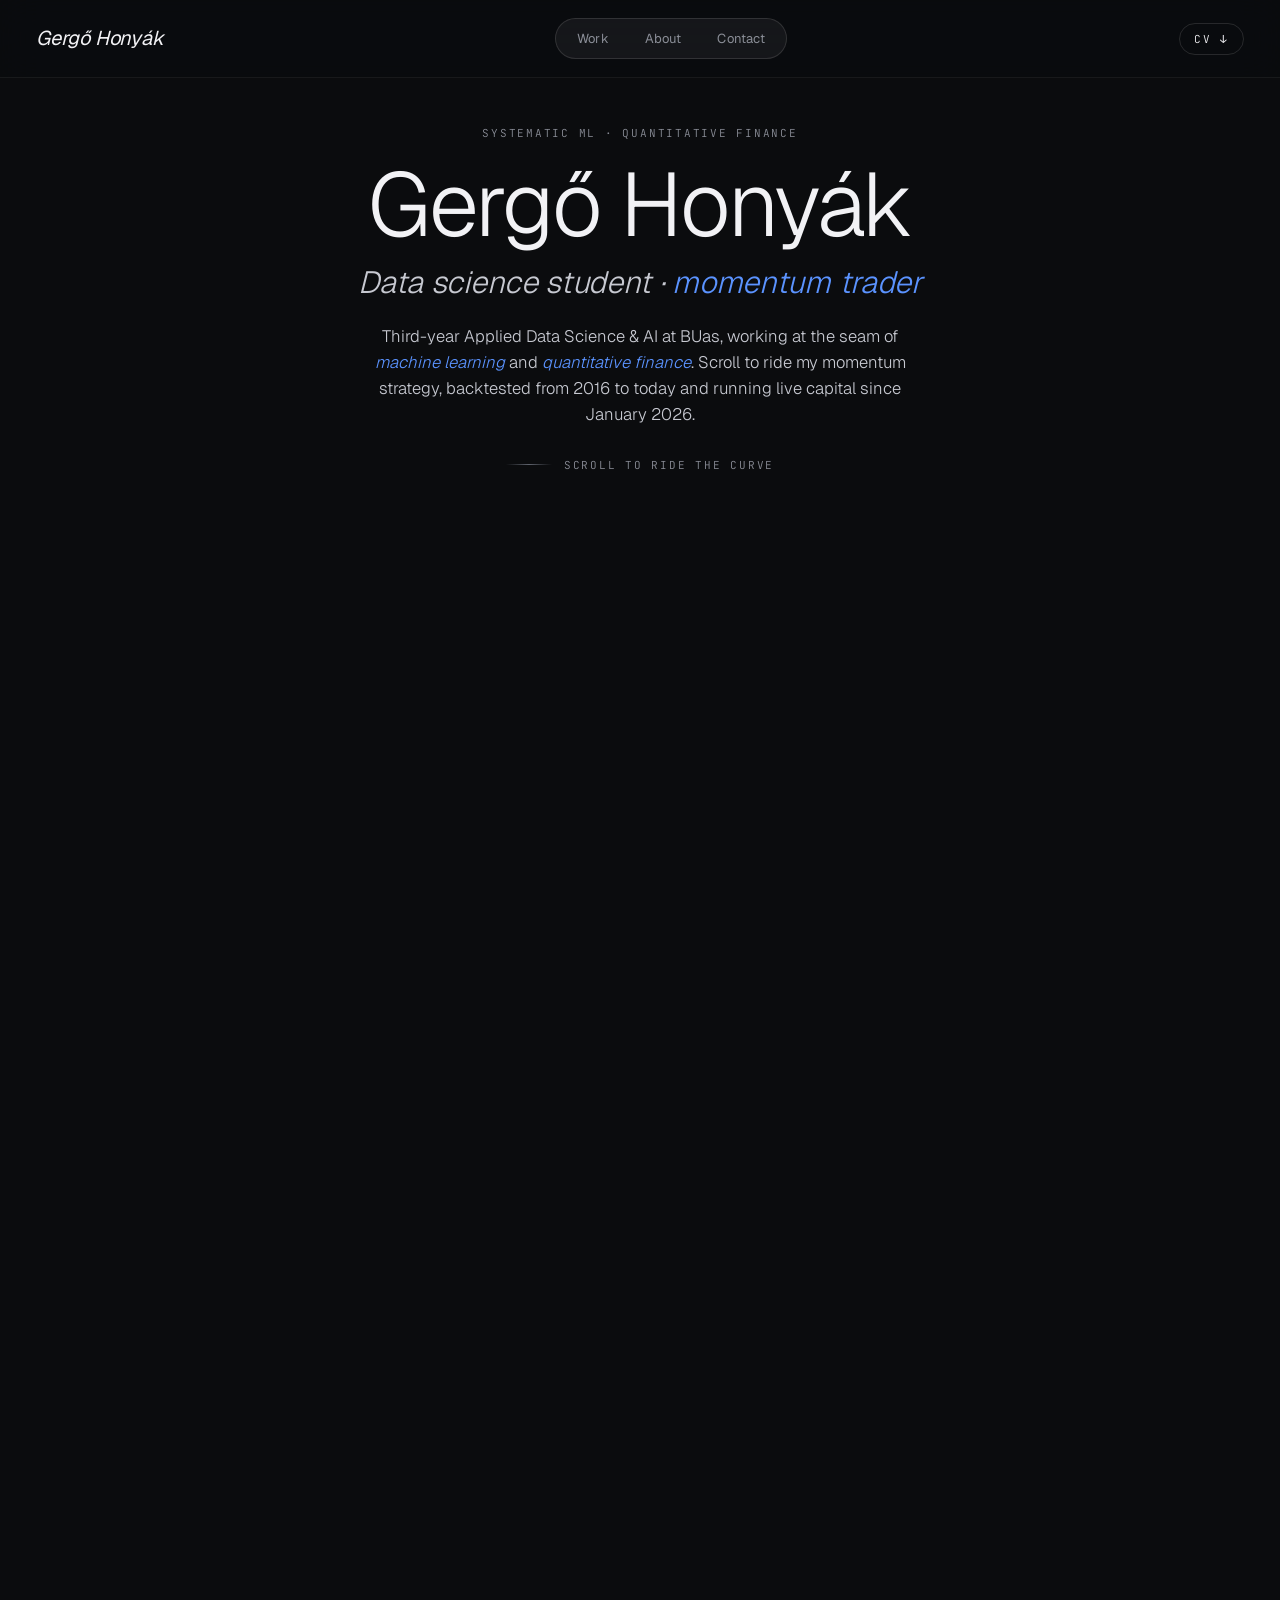
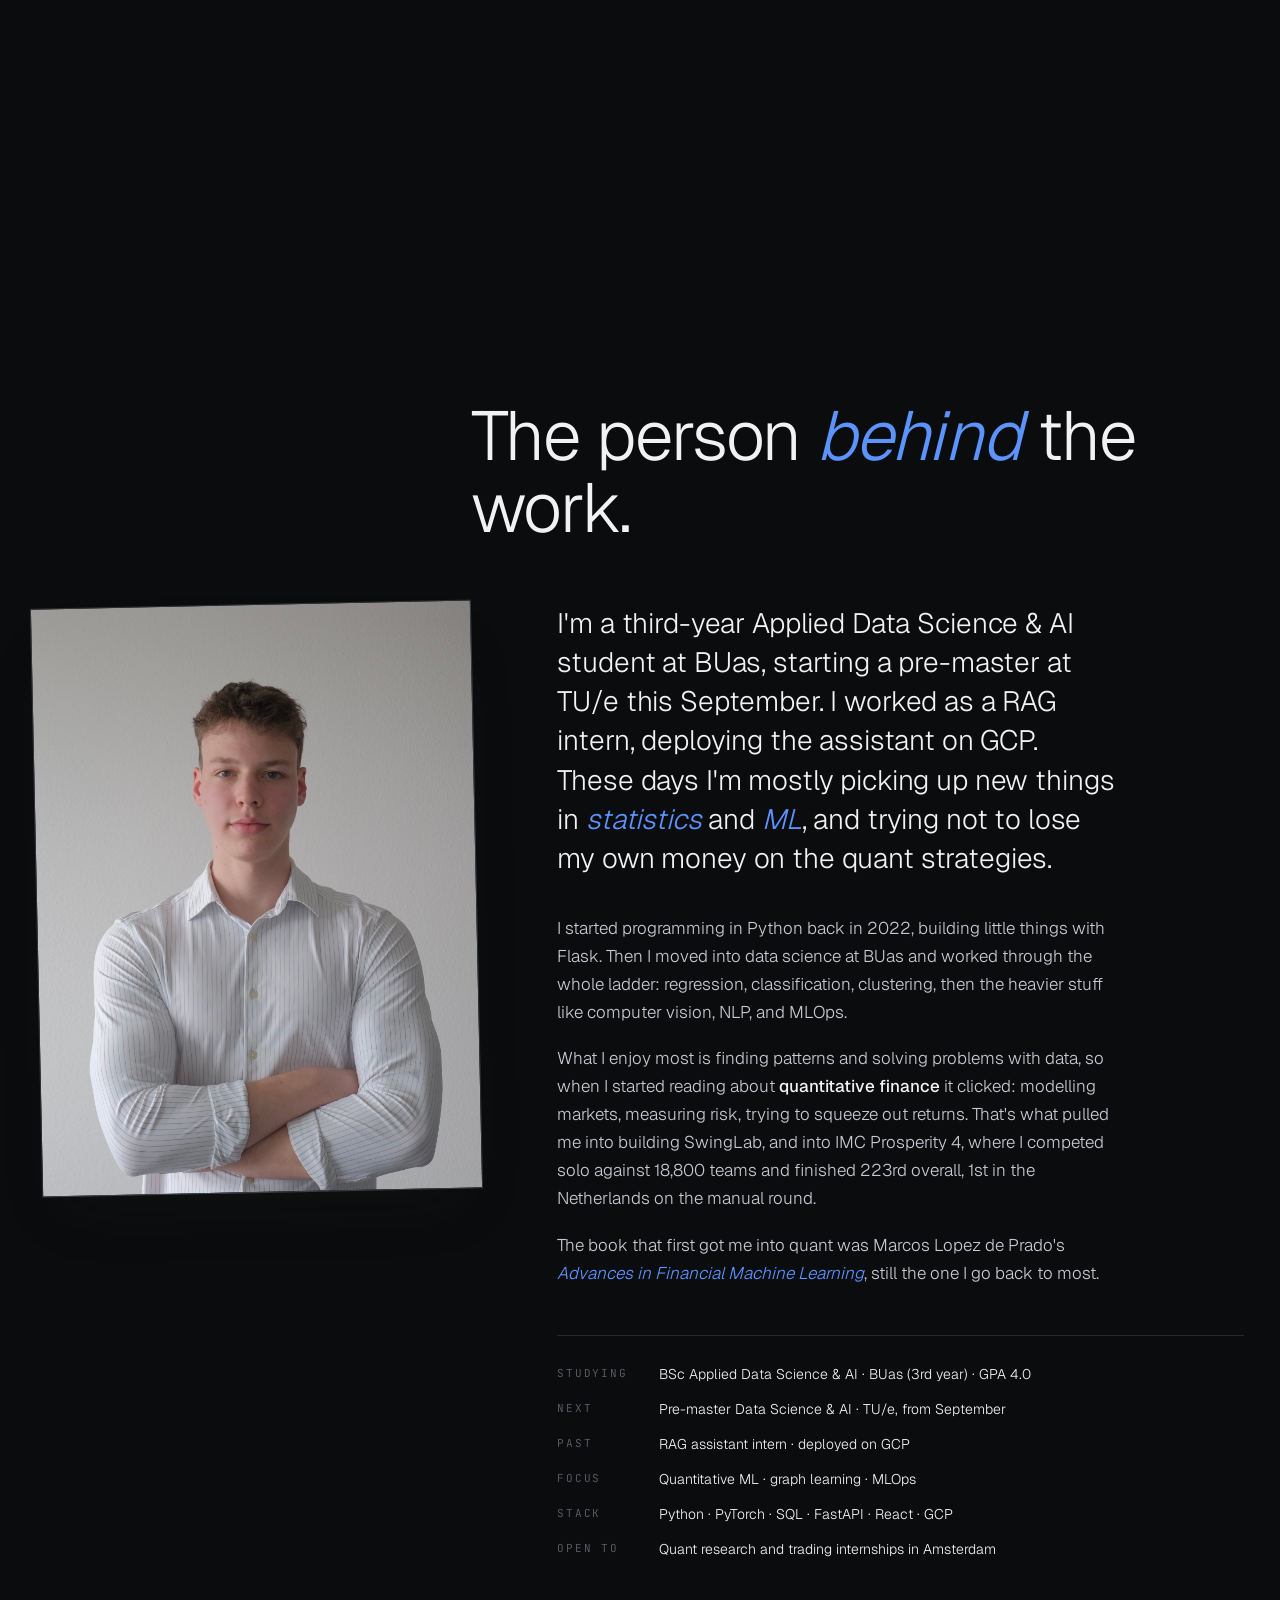
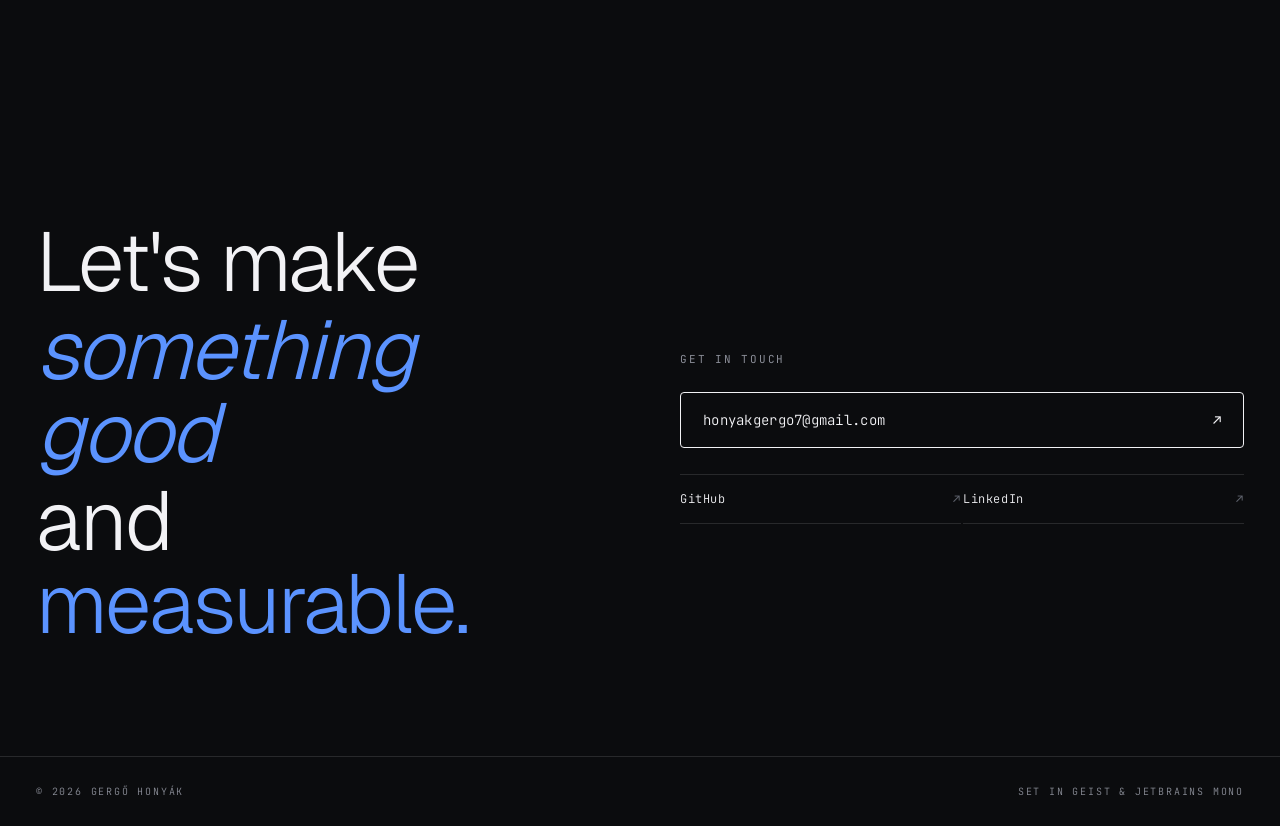
==== commit 2452c1e2: "fixing animation" ====
--- a/index.html
+++ b/index.html
@@ -2,13 +2,13 @@
 <html lang="en">
 <head>
 <meta charset="utf-8" />
-<title>Gergő Honyák · Portfolio (dark)</title>
+<title>Gergő Honyák · Portfolio</title>
 <meta name="viewport" content="width=device-width, initial-scale=1" />
 <meta name="view-transition" content="same-origin" />
 
 <link rel="preconnect" href="https://fonts.googleapis.com" />
 <link rel="preconnect" href="https://fonts.gstatic.com" crossorigin />
-<link href="https://fonts.googleapis.com/css2?family=Inter:ital,opsz,wght@0,14..32,300;0,14..32,400;0,14..32,500;0,14..32,600;0,14..32,700;1,14..32,400;1,14..32,500;1,14..32,600&family=JetBrains+Mono:wght@400;500&display=swap" rel="stylesheet" />
+<link href="https://fonts.googleapis.com/css2?family=Geist:ital,wght@0,300;0,400;0,500;0,600;0,700;1,300;1,400;1,500;1,600&family=JetBrains+Mono:wght@400;500&display=swap" rel="stylesheet" />
 
 <link rel="stylesheet" href="assets/css/site.css" />
 <link rel="stylesheet" href="assets/css/hero.css" />
@@ -21,7 +21,7 @@
 <body>
 
 <nav class="nav">
-  <a href="#" class="brand">Gergő Honyák</a>
+  <a href="/" class="brand">Gergő Honyák</a>
   <div class="nav-links">
     <a href="#feat">Work</a>
     <a href="#about">About</a>
@@ -41,19 +41,19 @@
         <h1 class="ehero-name">Gergő Honyák</h1>
         <p class="ehero-roles">Data science student · <em>momentum trader</em></p>
         <p class="ehero-tag">Third-year Applied Data Science &amp; AI at BUas, working at the seam of <em>machine learning</em> and <em>quantitative finance</em>. Scroll to ride my momentum strategy, backtested from 2016 to today and running live capital since January 2026.</p>
-        <div class="ehero-hint"><span class="bar"></span>scroll to ride the curve</div>
+        <div class="ehero-hint" id="eHint"><span class="bar"></span>scroll to ride the curve</div>
       </div>
 
       <div class="ehero-end" id="eEnd">
         <div class="kick">MOM_BROAD · live capital since Jan 2026</div>
         <h2 class="ehero-endtitle">My largest project.</h2>
-        <p class="ehero-endbody">It started with the momentum literature (Jegadeesh &amp; Titman, Antonacci's dual momentum) and grew into <em>SwingLab</em>, a platform I built to watch market behaviour, run technical analysis, and backtest strategies like this one. Every idea goes through out-of-sample testing, Monte Carlo and bootstrap resampling, with transaction costs and slippage modelled in, before it trades a cent. Since January it's been live with real money, riding the strongest names (mostly chips and semis), and it's up about 43% so far.</p>
+        <p class="ehero-endbody">It started with the momentum literature (Jegadeesh &amp; Titman, Antonacci's dual momentum) and grew into <em>SwingLab</em>, a platform I built to watch market behaviour, run technical analysis, and backtest strategies like this one. Every idea goes through out-of-sample testing, Monte Carlo and bootstrap resampling, with transaction costs and slippage modelled in, before it trades a cent. Since January it's been live with real money, riding the strongest names (mostly chips and semis), and it's up about 38% so far.</p>
         <div class="ehero-stats">
           <div class="es-row es-head"><span>Metric</span><span>Backtest</span><span>Live '26</span></div>
-          <div class="es-row"><span>Total return</span><span>+1,455%</span><span class="up">+43.7%</span></div>
+          <div class="es-row"><span>Total return</span><span>+1,455%</span><span class="up">+38.6%</span></div>
           <div class="es-row"><span>CAGR</span><span>31.8%</span><span>n/a</span></div>
-          <div class="es-row"><span>Sharpe</span><span>1.31</span><span class="up">2.05</span></div>
-          <div class="es-row"><span>Max drawdown</span><span>−20.7%</span><span class="up">−10.3%</span></div>
+          <div class="es-row"><span>Sharpe</span><span>1.31</span><span class="up">1.82</span></div>
+          <div class="es-row"><span>Max drawdown</span><span>−20.7%</span><span class="up">−12.95%</span></div>
         </div>
       </div>
 
@@ -91,7 +91,7 @@
     <div class="feat-track" id="featTrack"><!-- injected --></div>
     <div class="feat-readout">
       <div class="fr-tag" id="featTag">Quantitative research &amp; trading platform</div>
-      <a class="fr-cta" id="featCta" href="project.html?id=swinglab"><span id="featCtaLabel">View SwingLab</span> <span class="arw">→</span></a>
+      <a class="fr-cta" id="featCta" href="/project/?id=swinglab"><span id="featCtaLabel">View SwingLab</span> <span class="arw">→</span></a>
     </div>
     <div class="feat-hint">keep scrolling to slide the deck sideways · click the front card to open</div>
   </div>
@@ -130,9 +130,9 @@
     <div class="about-side" data-rv>
       <span class="k">Studying</span><span class="v">BSc Applied Data Science &amp; AI · BUas (3rd year) · GPA 4.0</span>
       <span class="k">Next</span><span class="v">Pre-master Data Science &amp; AI · TU/e, from September</span>
-      <span class="k">Recent</span><span class="v">RAG assistant intern · deployed on GCP</span>
+      <span class="k">Past</span><span class="v">RAG assistant intern · deployed on GCP</span>
       <span class="k">Focus</span><span class="v">Quantitative ML · graph learning · MLOps</span>
-      <span class="k">Stack</span><span class="v">Python · PyTorch · SQL · C++ · FastAPI · React · GCP</span>
+      <span class="k">Stack</span><span class="v">Python · PyTorch · SQL · FastAPI · React · GCP</span>
       <span class="k">Open to</span><span class="v">Quant research and trading internships in Amsterdam</span>
     </div>
   </div>
@@ -160,7 +160,7 @@
 
 <footer>
   <span>© 2026 Gergő Honyák</span>
-  <span>Set in Inter &amp; JetBrains Mono</span>
+  <span>Set in Geist &amp; JetBrains Mono</span>
 </footer>
 
 </div><!-- /.vocab-after -->
@@ -168,7 +168,7 @@
 
 <script src="assets/js/projects-data.js"></script>
 <script src="assets/js/viz.js"></script>
-<script src="assets/js/road.js"></script>
+<script src="assets/js/road-launch.js"></script>
 <script src="assets/js/spiral.js"></script>
 <script src="assets/js/featured.js"></script>
 <script>
@@ -185,10 +185,63 @@
   gsap.ticker.add(t => lenis.raf(t * 1000));
   gsap.ticker.lagSmoothing(0);
   window.__lenis = lenis;
+  lenis.stop();   // held until the hero ride has played (started in the launch callback)
 }
 
-/* ─── EQUITY-ROAD HERO ─────────────────────── */
-if (window.EquityRoad) EquityRoad.init({ canvas: 'eroad', section: 'ehero', stage: 'eStage', intro: 'eIntro', end: 'eEnd' });
+/* ─── EQUITY HERO — self-drawing chart, scroll-to-launch ─────── */
+const heroReduce = matchMedia('(prefers-reduced-motion: reduce)').matches;
+if (window.EquityRoad) {
+  EquityRoad.init({ canvas: 'eroad', intro: 'eIntro', end: 'eEnd' });
+  EquityRoad.reset();
+
+  let launched = false, landed = false, busy = false;
+  const RIDE_MS = 4500;
+  const hint = document.getElementById('eHint');
+
+  if (heroReduce) {
+    // reduced motion: snap straight to the landed chart, don't intercept scroll
+    EquityRoad.play(1, 0);
+    landed = true;
+    if (hint) hint.style.opacity = '0';
+  } else {
+    const launch = () => {
+      if (busy || landed) return;
+      launched = true; busy = true;
+      if (hint) hint.style.opacity = '0';
+      EquityRoad.play(1, RIDE_MS, () => { busy = false; landed = true; window.__lenis && window.__lenis.start(); });
+    };
+    const rewind = () => {
+      busy = true; landed = false;
+      window.__lenis && window.__lenis.stop();
+      window.scrollTo({ top: 0 });
+      EquityRoad.play(0, 1400, () => { busy = false; launched = false; if (hint) hint.style.opacity = ''; });
+    };
+
+    // A small scroll launches the cinematic instead of scrolling the page.
+    window.addEventListener('wheel', (e) => {
+      if (!landed) { e.preventDefault(); if (e.deltaY > 0 && !launched) launch(); return; }
+      if (e.deltaY < 0 && window.scrollY <= 1 && !busy) { e.preventDefault(); rewind(); }
+    }, { passive: false });
+
+    // keyboard: down keys launch before landing
+    window.addEventListener('keydown', (e) => {
+      if (landed) return;
+      if (e.key === 'ArrowDown' || e.key === 'PageDown' || e.key === ' ' || e.key === 'Spacebar') {
+        e.preventDefault(); if (!launched) launch();
+      }
+    });
+
+    // touch equivalent
+    let ty = 0;
+    window.addEventListener('touchstart', (e) => { ty = e.touches[0].clientY; }, { passive: true });
+    window.addEventListener('touchmove', (e) => {
+      if (landed) return;
+      if (ty - e.touches[0].clientY > 6) { e.preventDefault(); launch(); }
+    }, { passive: false });
+  }
+}
+
+/* nav + intro entrance (children only — the engine owns #eIntro / #eEnd container opacity) */
 const heroTl = gsap.timeline({ defaults: { ease: 'expo.out' } });
 heroTl.from('.nav > *', { y: -16, opacity: 0, duration: 1, stagger: 0.08 }, 0.1);
 heroTl.from('#eIntro .kick', { y: 14, opacity: 0, duration: 0.9 }, 0.5);
@@ -245,12 +298,14 @@
   });
 });
 
-window.addEventListener('load', () => {
-  ScrollTrigger.refresh();
-  if (location.hash === '#feat') {
-    const el = document.getElementById('feat');
-    if (el) { if (window.__lenis) window.__lenis.scrollTo(el, { immediate: true }); else el.scrollIntoView(); }
-  }
+window.addEventListener('load', () => ScrollTrigger.refresh());
+
+/* the phone and desktop featured layouts init differently, so re-run cleanly
+   when the viewport crosses the 820px breakpoint (rotate / resize / device mode) */
+let __wasMobile = matchMedia('(max-width:820px)').matches;
+addEventListener('resize', () => {
+  const m = matchMedia('(max-width:820px)').matches;
+  if (m !== __wasMobile) { __wasMobile = m; location.reload(); }
 });
 </script>
 
--- a/assets/css/site.css
+++ b/assets/css/site.css
@@ -26,8 +26,8 @@
   --rust: #3b82f6;
   --blue: #3b82f6;
   --blue-soft: rgba(59, 130, 246, 0.12);
-  --serif: "Inter", system-ui, sans-serif;
-  --sans: "Inter", system-ui, sans-serif;
+  --serif: "Geist", system-ui, sans-serif;
+  --sans: "Geist", system-ui, sans-serif;
   --mono: "JetBrains Mono", ui-monospace, monospace;
 }
 
--- a/assets/css/hero.css
+++ b/assets/css/hero.css
@@ -8,7 +8,7 @@
    road.js shows/hides the stage as the hero section scrolls by.
    ══════════════════════════════════════════════════════════════ */
 
-.ehero { position: relative; height: 420vh; background: var(--paper); }
+.ehero { position: relative; height: 100vh; background: var(--paper); }
 
 /* everything after the hero sits above the fixed stage and wipes over it on exit */
 .ehero-after { position: relative; z-index: 2; background: var(--paper); }
@@ -92,8 +92,8 @@
 .about-photo .ph-text span { color: rgba(255, 255, 255, 0.92); text-shadow: 0 1px 5px rgba(0, 0, 0, 0.5); }
 
 @media (max-width: 820px) {
-  .ehero { height: 360vh; }
-  .ehero-intro { top: clamp(120px, 18vh, 180px); width: 92vw; }
+  .ehero { height: 100vh; }
+  .ehero-intro { top: 50%; transform: translate(-50%, -50%); width: 92vw; }
   .ehero-name { font-size: clamp(38px, 11vw, 62px); white-space: normal; }
   .ehero-roles { font-size: clamp(17px, 4.6vw, 26px); }
   .ehero-tag { font-size: 15px; max-width: 92vw; }
--- a/assets/css/theme-dark.css
+++ b/assets/css/theme-dark.css
@@ -151,7 +151,7 @@
 /* ── MOBILE: native horizontal swipe carousel (replaces the scroll-scrubbed coverflow) ── */
 @media (max-width:820px){
   .feat{ height:auto; }
-  .feat-stage{ position:relative; top:auto; height:auto; overflow:visible; perspective:none; padding:104px 0 76px; }
+  .feat-stage{ position:relative; top:auto; height:auto; overflow:visible; perspective:none; padding:104px 0 76px; opacity:1 !important; }
   .feat-wash{ display:none; }
   .feat-head{ position:relative; top:auto; left:auto; right:auto; margin:0 22px 22px; }
   .feat-track{ position:relative; left:auto; top:auto; transform:none; transform-style:flat;
@@ -159,9 +159,24 @@
     -webkit-overflow-scrolling:touch; padding:8px 16px 16px; scrollbar-width:none; }
   .feat-track::-webkit-scrollbar{ display:none; }
   .fcard{ position:relative; left:auto; top:auto; margin:0; width:82vw; --cw:82vw;
-    flex:0 0 82vw; transform:none; opacity:1; filter:none; scroll-snap-align:center; }
+    flex:0 0 82vw; transform:none !important; opacity:1 !important; filter:none !important;
+    box-shadow:0 30px 70px -40px rgba(0,0,0,.9) !important; scroll-snap-align:center; }
   .feat-readout{ position:relative; left:auto; right:auto; bottom:auto; margin:20px 22px 0; }
-  .feat-hint{ position:relative; left:auto; right:auto; bottom:auto; margin-top:12px; }
+  /* reserve two lines so the readout height is constant per card — stops the section below from jumping */
+  .feat-readout .fr-tag{ min-height:2.8em; line-height:1.4; display:flex; align-items:center; justify-content:center; }
+  /* prev / next arrow + dot controls (mobile only) */
+  .feat-nav{ display:flex; align-items:center; justify-content:center; gap:16px; margin:16px 22px 0; }
+  .feat-nav button{ width:44px; height:44px; border-radius:50%; border:1px solid var(--rule);
+    background:rgba(255,255,255,.04); display:flex; align-items:center; justify-content:center;
+    color:var(--ink-2); transition:border-color .3s ease, color .3s ease, background .3s ease, opacity .3s ease; }
+  .feat-nav button:active{ background:rgba(255,255,255,.09); color:var(--ink); }
+  .feat-nav button:disabled{ opacity:.28; }
+  .feat-nav button svg{ width:17px; height:17px; }
+  .fn-dots{ display:flex; align-items:center; gap:7px; }
+  .fn-dots i{ width:6px; height:6px; border-radius:50%; background:var(--ink-faint); opacity:.45;
+    transition:opacity .3s ease, background .3s ease, transform .3s ease; cursor:pointer; }
+  .fn-dots i.on{ opacity:1; background:var(--focus,#5b93ff); transform:scale(1.35); }
+  .feat-hint{ display:none; }
 }
 
 /* ══════════════════════════════════════════════════════════════
@@ -174,7 +189,14 @@
 .vocab-stage{
   position:sticky; top:0; height:100vh; overflow:hidden;
   --focus:#5b93ff; transition:--focus .7s ease;
-  background:radial-gradient(ellipse 70% 55% at 50% 46%, color-mix(in srgb, var(--focus) 15%, transparent), transparent 62%);
+  /* layered field: main bloom centred behind the tiles (50% 50%), a faint
+     off-centre highlight to break the symmetry, then an edge vignette for depth,
+     over the paper base. Reads as light spilling off the stack, not a sticker. */
+  background:
+    radial-gradient(115% 95% at 50% 50%, color-mix(in srgb, var(--focus) 17%, transparent), transparent 62%),
+    radial-gradient(60% 52% at 64% 46%, color-mix(in srgb, var(--focus) 8%, transparent), transparent 66%),
+    radial-gradient(140% 135% at 50% 50%, transparent 48%, rgba(0,0,0,.55)),
+    var(--paper);
 }
 .vstage{ position:absolute; inset:0; perspective:1150px; }
 .vhelix{ position:absolute; left:50%; top:50%; transform-style:preserve-3d; }
@@ -188,10 +210,16 @@
 .vtile .ic{ width:120px; height:120px; display:flex; align-items:center; justify-content:center; }
 .vtile .ic img{ width:100%; height:100%; display:block; }
 .vtile .nm{ font-family:var(--mono); font-size:23px; letter-spacing:.04em; color:var(--ink-2); white-space:nowrap; }
-.vtile.focus{ border-color:var(--focus);
-  box-shadow:0 0 0 2px color-mix(in srgb, var(--focus) 55%, transparent),
-             0 40px 110px -34px color-mix(in srgb, var(--focus) 55%, transparent),
-             0 30px 80px -48px rgba(0,0,0,.9); }
+.vtile.focus{ border-color:color-mix(in srgb, var(--focus) 42%, var(--rule));
+  /* no hard ring — a graduated halo instead: a faint edge kiss, a tight bloom,
+     then two progressively softer/wider washes, plus a dark grounding shadow.
+     Lower saturation than before so it glows rather than neon-outlines. */
+  box-shadow:
+    0 0 1px color-mix(in srgb, var(--focus) 38%, transparent),
+    0 0 20px -4px color-mix(in srgb, var(--focus) 32%, transparent),
+    0 16px 55px -20px color-mix(in srgb, var(--focus) 28%, transparent),
+    0 46px 120px -40px color-mix(in srgb, var(--focus) 24%, transparent),
+    0 30px 80px -48px rgba(0,0,0,.9); }
 .vtile.focus .nm{ color:var(--focus); }
 
 .vocab-head{ position:absolute; top:clamp(96px,13vh,150px); left:clamp(24px,5vw,72px); max-width:min(460px,78vw); z-index:5; pointer-events:none; }
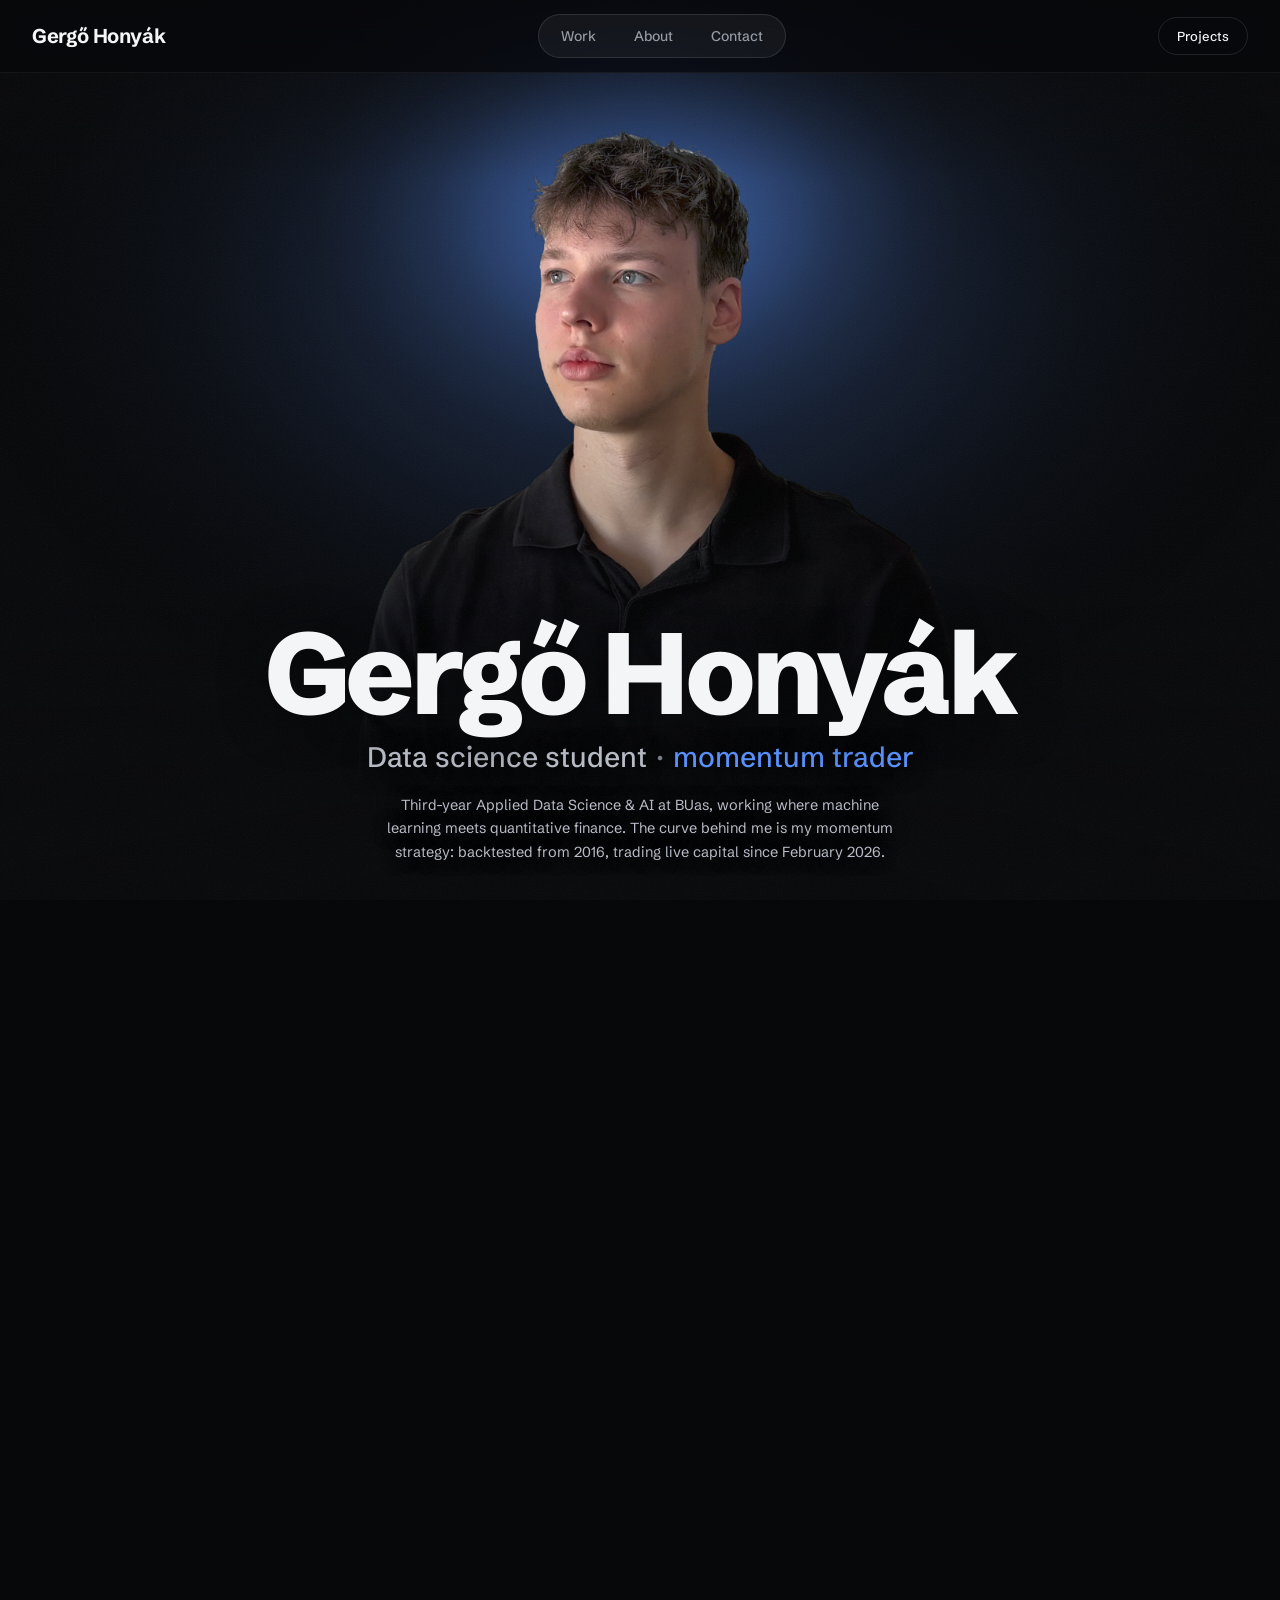
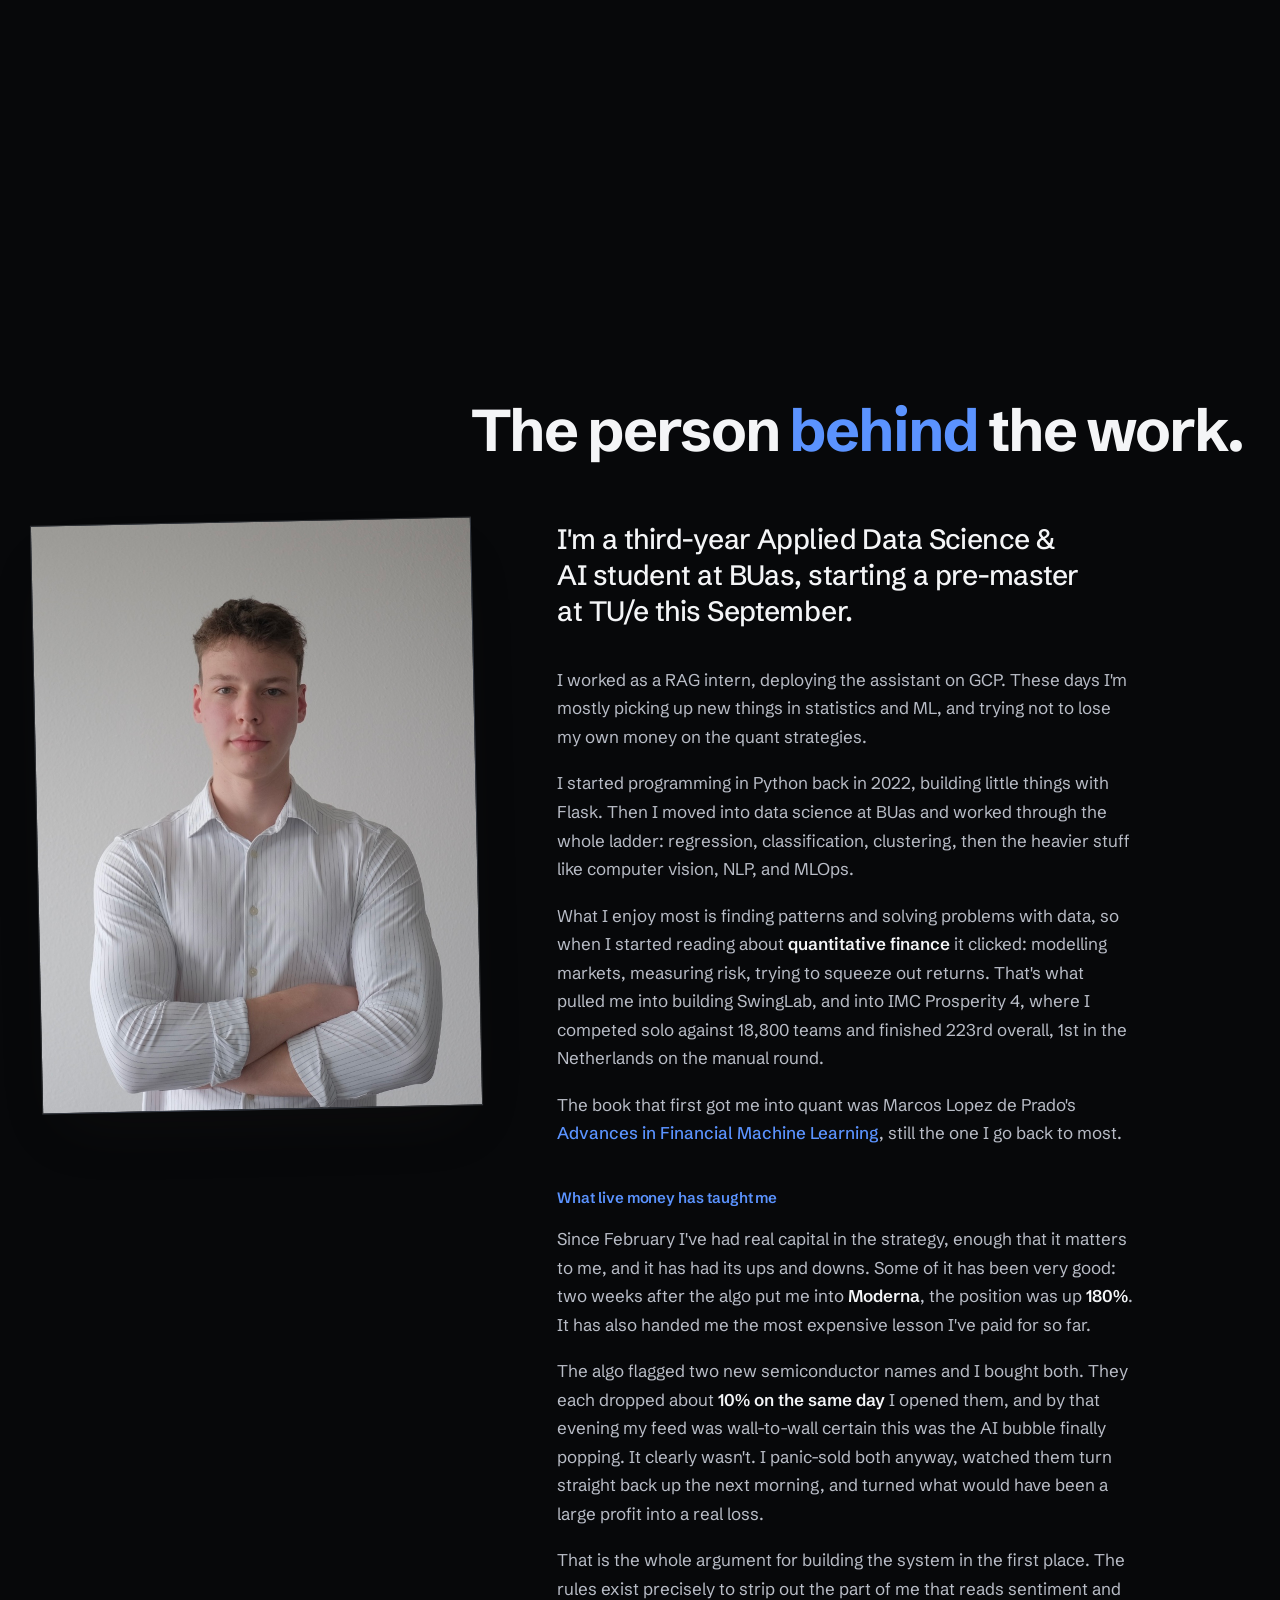
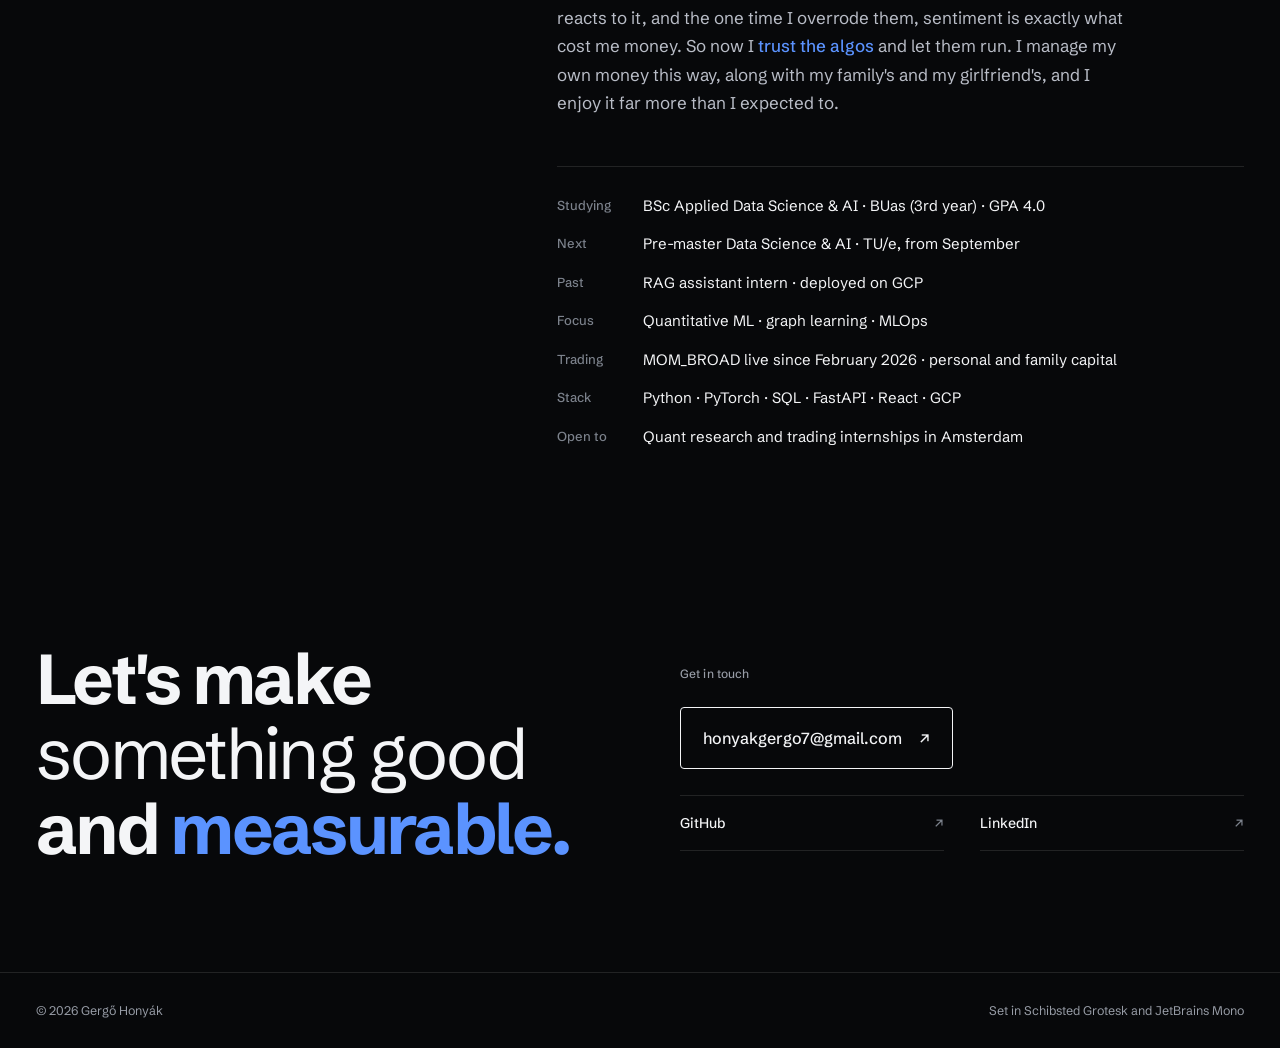
==== commit abe24044: "hero image" ====
--- a/index.html
+++ b/index.html
@@ -2,13 +2,24 @@
 <html lang="en">
 <head>
 <meta charset="utf-8" />
-<title>Gergő Honyák · Portfolio</title>
+<title>Gergő Honyák · Data science student and momentum trader</title>
 <meta name="viewport" content="width=device-width, initial-scale=1" />
-<meta name="view-transition" content="same-origin" />
+<meta name="description" content="Gergő Honyák, third-year Applied Data Science &amp; AI student at BUas, building systematic trading strategies. A momentum strategy backtested from 2016, trading live capital since February 2026." />
+<meta name="theme-color" content="#07080a" />
+<link rel="canonical" href="https://honyakgergo.github.io/" />
+<link rel="icon" href="/assets/favicon.svg" type="image/svg+xml" />
+
+<meta property="og:type" content="website" />
+<meta property="og:title" content="Gergő Honyák · Data science student and momentum trader" />
+<meta property="og:description" content="Applied Data Science &amp; AI at BUas. A systematic momentum strategy, backtested from 2016 and trading live capital since February 2026." />
+<meta property="og:image" content="/assets/images/swinglab/equity-curve.png" />
+<meta name="twitter:card" content="summary_large_image" />
 
 <link rel="preconnect" href="https://fonts.googleapis.com" />
 <link rel="preconnect" href="https://fonts.gstatic.com" crossorigin />
-<link href="https://fonts.googleapis.com/css2?family=Geist:ital,wght@0,300;0,400;0,500;0,600;0,700;1,300;1,400;1,500;1,600&family=JetBrains+Mono:wght@400;500&display=swap" rel="stylesheet" />
+<link href="https://fonts.googleapis.com/css2?family=Schibsted+Grotesk:wght@400..900&family=JetBrains+Mono:wght@400;500&display=swap" rel="stylesheet" />
+
+<link rel="preload" as="image" type="image/webp" href="assets/images/me_image/hero_portrait.webp" />
 
 <link rel="stylesheet" href="assets/css/site.css" />
 <link rel="stylesheet" href="assets/css/hero.css" />
@@ -20,41 +31,65 @@
 </head>
 <body>
 
-<nav class="nav">
+<a class="skip-link" href="#feat" id="skipLink">Skip to projects</a>
+
+<nav class="nav nav-home" aria-label="Primary">
   <a href="/" class="brand">Gergő Honyák</a>
   <div class="nav-links">
     <a href="#feat">Work</a>
     <a href="#about">About</a>
     <a href="#contact">Contact</a>
-  </div>
-  <a href="#" class="nav-cta">CV ↓</a>
+    <!-- phone only: the standalone Projects pill has nowhere to go on a narrow
+         bar, so it joins the others inside the same box (see site.css) -->
+    <a href="/archive/" class="nav-inline-cta">Projects</a>
+  </div>
+  <a href="/archive/" class="nav-cta">Projects</a>
 </nav>
 
-<!-- ─── EQUITY-ROAD HERO ─────────────────────────────── -->
-<section class="ehero" id="ehero" data-screen-label="01 Hero">
+<main>
+
+<!-- ─── EQUITY HERO ───────────────────────────────────── -->
+<section class="ehero" id="ehero">
   <div class="ehero-sticky" id="eStage">
-    <canvas id="eroad"></canvas>
+
+    <div class="ehero-figure" id="eFigure">
+      <div class="ehero-figure-in" id="eFigureIn">
+        <span class="ehero-bloom" aria-hidden="true"></span>
+        <img class="ehero-portrait" src="assets/images/me_image/hero_portrait.webp"
+             width="1600" height="2000" alt="Gergő Honyák" fetchpriority="high" />
+        <span class="ehero-relight" aria-hidden="true"></span>
+        <span class="ehero-sink" aria-hidden="true"></span>
+      </div>
+    </div>
+
+    <div class="ehero-scrim" aria-hidden="true"></div>
+    <canvas id="eroad" aria-hidden="true"></canvas>
+
     <div class="ehero-ui">
 
       <div class="ehero-intro" id="eIntro">
-        <div class="kick">Systematic ML · Quantitative finance</div>
-        <h1 class="ehero-name">Gergő Honyák</h1>
-        <p class="ehero-roles">Data science student · <em>momentum trader</em></p>
-        <p class="ehero-tag">Third-year Applied Data Science &amp; AI at BUas, working at the seam of <em>machine learning</em> and <em>quantitative finance</em>. Scroll to ride my momentum strategy, backtested from 2016 to today and running live capital since January 2026.</p>
-        <div class="ehero-hint" id="eHint"><span class="bar"></span>scroll to ride the curve</div>
+        <h1 class="ehero-name" id="eName">Gergő Honyák<span class="nm-ink" aria-hidden="true">Gergő Honyák</span></h1>
+        <p class="ehero-roles">Data science student<span class="sep">·</span><em>momentum trader</em></p>
+        <p class="ehero-tag">Third-year Applied Data Science &amp; AI at BUas, working where machine learning meets quantitative finance. The curve behind me is my momentum strategy: backtested from 2016, trading live capital since February 2026.</p>
       </div>
 
       <div class="ehero-end" id="eEnd">
-        <div class="kick">MOM_BROAD · live capital since Jan 2026</div>
+        <div class="kick"><span class="mono">MOM_BROAD</span>, live since February 2026</div>
         <h2 class="ehero-endtitle">My largest project.</h2>
-        <p class="ehero-endbody">It started with the momentum literature (Jegadeesh &amp; Titman, Antonacci's dual momentum) and grew into <em>SwingLab</em>, a platform I built to watch market behaviour, run technical analysis, and backtest strategies like this one. Every idea goes through out-of-sample testing, Monte Carlo and bootstrap resampling, with transaction costs and slippage modelled in, before it trades a cent. Since January it's been live with real money, riding the strongest names (mostly chips and semis), and it's up about 38% so far.</p>
+        <p class="ehero-endbody">It started in the momentum literature (Jegadeesh &amp; Titman, Antonacci's dual momentum) and grew into <em>SwingLab</em>, a platform I built to watch market behaviour, run technical analysis and backtest strategies like this one. Nothing trades a cent until it survives out-of-sample testing, Monte Carlo and bootstrap resampling, with transaction costs and slippage modelled in. Since February it has been live with real money, riding the strongest names: mostly chips and semis.</p>
         <div class="ehero-stats">
-          <div class="es-row es-head"><span>Metric</span><span>Backtest</span><span>Live '26</span></div>
-          <div class="es-row"><span>Total return</span><span>+1,455%</span><span class="up">+38.6%</span></div>
-          <div class="es-row"><span>CAGR</span><span>31.8%</span><span>n/a</span></div>
-          <div class="es-row"><span>Sharpe</span><span>1.31</span><span class="up">1.82</span></div>
-          <div class="es-row"><span>Max drawdown</span><span>−20.7%</span><span class="up">−12.95%</span></div>
+          <!-- All eight read off the same daily series the curve is drawn from
+               (equity_curve.csv). Backtest = 2016-12-12 → 2026-09-04, the whole
+               simulated line; Live = 2026-02-02 → 2026-09-04, the real account. -->
+          <div class="es-row es-head"><span>Metric</span><span>Backtest</span><span>Live 2026</span></div>
+          <div class="es-row"><span>Total return</span><span class="up">+1,712%</span><span class="up">+51.8%</span></div>
+          <div class="es-row"><span>CAGR</span><span>34.7%</span><span>n/a</span></div>
+          <div class="es-row"><span>Sharpe</span><span>1.27</span><span>1.59</span></div>
+          <div class="es-row"><span>Max drawdown</span><span>−21.2%</span><span>−20.1%</span></div>
         </div>
+        <!-- phone only: stands in for the narrative paragraph, which has no
+             room next to the plot on a narrow stage (see hero.css) -->
+        <a class="ehero-more" href="/project/?id=swinglab">Read more about it <span class="arw" aria-hidden="true">→</span></a>
       </div>
 
     </div>
@@ -63,25 +98,25 @@
 
 <div class="ehero-after">
 
-<!-- ─── SKILL SPIRAL — "working vocabulary" (replaces the flat grid) ── -->
-<section class="vocab" id="vocab" data-screen-label="02 Tools">
+<!-- ─── SKILL SPIRAL, "working vocabulary" ─────────────── -->
+<section class="vocab" id="vocab">
   <div class="vocab-stage" id="vocabStage">
     <div class="vstage"><div class="vhelix" id="vhelix"></div></div>
     <div class="vocab-head">
       <h2>Tools I'm most <em>experienced</em> with.</h2>
-      <p>The ones I reach for most, one at a time. Scroll to spin the stack.</p>
+      <p>The ones I reach for most, one at a time.</p>
     </div>
     <div class="vocab-readout">
       <div class="val" id="vFocusName">Python</div>
     </div>
-    <div class="vocab-hint">scroll to spin</div>
+    <div class="vocab-hint">Scroll to spin</div>
   </div>
 </section>
 
 <div class="vocab-after">
 
-<!-- ─── FEATURED WORK — laying coverflow ──────── -->
-<section class="feat" id="feat" data-screen-label="02 Work">
+<!-- ─── FEATURED WORK, laying coverflow ──────── -->
+<section class="feat" id="feat">
   <div class="feat-stage" id="featStage">
     <div class="feat-wash"></div>
     <div class="feat-head">
@@ -91,14 +126,14 @@
     <div class="feat-track" id="featTrack"><!-- injected --></div>
     <div class="feat-readout">
       <div class="fr-tag" id="featTag">Quantitative research &amp; trading platform</div>
-      <a class="fr-cta" id="featCta" href="/project/?id=swinglab"><span id="featCtaLabel">View SwingLab</span> <span class="arw">→</span></a>
-    </div>
-    <div class="feat-hint">keep scrolling to slide the deck sideways · click the front card to open</div>
+      <a class="fr-cta" id="featCta" href="/project/?id=swinglab"><span id="featCtaLabel">View SwingLab</span> <span class="arw" aria-hidden="true">→</span></a>
+    </div>
+    <div class="feat-hint">Keep scrolling to slide the deck. Click the front card to open it.</div>
   </div>
 </section>
 
 <!-- ─── ABOUT ─────────────────────────────────── -->
-<header class="sect-head" id="about" data-screen-label="03 About">
+<header class="sect-head" id="about">
   <div class="left"></div>
   <h2 class="reveal-chars">The person <em>behind</em> the work.</h2>
 </header>
@@ -106,40 +141,60 @@
 <section class="about">
   <div class="about-photo-col" data-rv>
     <div class="about-photo">
-      <img class="about-portrait" src="assets/images/me_image/me_image.jpeg" alt="Gergő Honyák" />
+      <img class="about-portrait" src="assets/images/me_image/me_image.jpeg"
+           width="825" height="1100" alt="Gergő Honyák" loading="lazy" />
     </div>
   </div>
 
   <div class="about-text">
-    <p class="lead" data-rv>
-      <span class="drop">I</span>'m a third-year Applied Data Science &amp; AI student at BUas, starting a pre-master at TU/e this September. I worked as a RAG intern, deploying the assistant on GCP. These days I'm mostly picking up new things in <em>statistics</em> and <em>ML</em>, and trying not to lose my own money on the quant strategies.
-    </p>
-
-    <p data-rv>
+    <p class="lead">
+      I'm a third-year Applied Data Science &amp; AI student at BUas, starting a pre-master at TU/e this September.
+    </p>
+
+    <p>
+      I worked as a RAG intern, deploying the assistant on GCP. These days I'm mostly picking up new things in statistics and ML, and trying not to lose my own money on the quant strategies.
+    </p>
+
+    <p>
       I started programming in Python back in 2022, building little things with Flask. Then I moved into data science at BUas and worked through the whole ladder: regression, classification, clustering, then the heavier stuff like computer vision, NLP, and MLOps.
     </p>
 
-    <p data-rv>
+    <p>
       What I enjoy most is finding patterns and solving problems with data, so when I started reading about <strong>quantitative finance</strong> it clicked: modelling markets, measuring risk, trying to squeeze out returns. That's what pulled me into building SwingLab, and into IMC Prosperity 4, where I competed solo against 18,800 teams and finished 223rd overall, 1st in the Netherlands on the manual round.
     </p>
 
-    <p data-rv>
+    <p>
       The book that first got me into quant was Marcos Lopez de Prado's <em>Advances in Financial Machine Learning</em>, still the one I go back to most.
     </p>
 
+    <h3 class="about-sub">What live money has taught me</h3>
+
+    <p>
+      Since February I've had real capital in the strategy, enough that it matters to me, and it has had its ups and downs. Some of it has been very good: two weeks after the algo put me into <strong>Moderna</strong>, the position was up <strong>180%</strong>. It has also handed me the most expensive lesson I've paid for so far.
+    </p>
+
+    <p>
+      The algo flagged two new semiconductor names and I bought both. They each dropped about <strong>10% on the same day</strong> I opened them, and by that evening my feed was wall-to-wall certain this was the AI bubble finally popping. It clearly wasn't. I panic-sold both anyway, watched them turn straight back up the next morning, and turned what would have been a large profit into a real loss.
+    </p>
+
+    <p>
+      That is the whole argument for building the system in the first place. The rules exist precisely to strip out the part of me that reads sentiment and reacts to it, and the one time I overrode them, sentiment is exactly what cost me money. So now I <em>trust the algos</em> and let them run. I manage my own money this way, along with my family's and my girlfriend's, and I enjoy it far more than I expected to.
+    </p>
+
     <div class="about-side" data-rv>
-      <span class="k">Studying</span><span class="v">BSc Applied Data Science &amp; AI · BUas (3rd year) · GPA 4.0</span>
-      <span class="k">Next</span><span class="v">Pre-master Data Science &amp; AI · TU/e, from September</span>
-      <span class="k">Past</span><span class="v">RAG assistant intern · deployed on GCP</span>
-      <span class="k">Focus</span><span class="v">Quantitative ML · graph learning · MLOps</span>
-      <span class="k">Stack</span><span class="v">Python · PyTorch · SQL · FastAPI · React · GCP</span>
+      <span class="k">Studying</span><span class="v">BSc Applied Data Science &amp; AI ∙ BUas (3rd year) ∙ GPA 4.0</span>
+      <span class="k">Next</span><span class="v">Pre-master Data Science &amp; AI ∙ TU/e, from September</span>
+      <span class="k">Past</span><span class="v">RAG assistant intern ∙ deployed on GCP</span>
+      <span class="k">Focus</span><span class="v">Quantitative ML ∙ graph learning ∙ MLOps</span>
+      <span class="k">Trading</span><span class="v">MOM_BROAD live since February 2026 ∙ personal and family capital</span>
+      <span class="k">Stack</span><span class="v">Python ∙ PyTorch ∙ SQL ∙ FastAPI ∙ React ∙ GCP</span>
       <span class="k">Open to</span><span class="v">Quant research and trading internships in Amsterdam</span>
     </div>
   </div>
 </section>
 
 <!-- ─── CTA ───────────────────────────────────── -->
-<section class="cta" id="contact" data-screen-label="04 Contact">
+<section class="cta" id="contact">
   <h2 class="line-mask">
     <span class="line-mask"><span data-rv-line>Let's make</span></span>
     <span class="line-mask"><span data-rv-line><em>something good</em></span></span>
@@ -149,22 +204,24 @@
     <span class="eyebrow">Get in touch</span>
     <a href="mailto:honyakgergo7@gmail.com" class="cta-mail" data-rv>
       <span>honyakgergo7@gmail.com</span>
-      <span class="arrow">↗</span>
+      <span class="arrow" aria-hidden="true">↗</span>
     </a>
     <div class="cta-links">
-      <a href="https://github.com/honyakgergo/Portfolio" target="_blank" rel="noopener" data-rv><span>GitHub</span><span class="arr">↗</span></a>
-      <a href="https://www.linkedin.com/in/gerg%C5%91-hony%C3%A1k-956a3632a/" target="_blank" rel="noopener" data-rv><span>LinkedIn</span><span class="arr">↗</span></a>
+      <a href="https://github.com/honyakgergo/Portfolio" target="_blank" rel="noopener"><span>GitHub</span><span class="arr" aria-hidden="true">↗</span></a>
+      <a href="https://www.linkedin.com/in/gerg%C5%91-hony%C3%A1k-956a3632a/" target="_blank" rel="noopener"><span>LinkedIn</span><span class="arr" aria-hidden="true">↗</span></a>
     </div>
   </div>
 </section>
 
 <footer>
   <span>© 2026 Gergő Honyák</span>
-  <span>Set in Geist &amp; JetBrains Mono</span>
+  <span>Set in Schibsted Grotesk and JetBrains Mono</span>
 </footer>
 
 </div><!-- /.vocab-after -->
 </div><!-- /.ehero-after -->
+
+</main>
 
 <script src="assets/js/projects-data.js"></script>
 <script src="assets/js/viz.js"></script>
@@ -188,34 +245,80 @@
   lenis.stop();   // held until the hero ride has played (started in the launch callback)
 }
 
-/* ─── EQUITY HERO — self-drawing chart, scroll-to-launch ─────── */
+/* ─── EQUITY HERO, self-drawing chart, scroll-to-launch ─────── */
 const heroReduce = matchMedia('(prefers-reduced-motion: reduce)').matches;
+const NAV_OFFSET = 88;   // keep anchor targets clear of the fixed bar
 if (window.EquityRoad) {
-  EquityRoad.init({ canvas: 'eroad', intro: 'eIntro', end: 'eEnd' });
+  EquityRoad.init({ canvas: 'eroad', intro: 'eIntro', end: 'eEnd', figure: 'eFigure' });
   EquityRoad.reset();
 
   let launched = false, landed = false, busy = false;
   const RIDE_MS = 4500;
-  const hint = document.getElementById('eHint');
+
+  const unlock = () => { landed = true; busy = false; window.__lenis && window.__lenis.start(); };
+
+  /* Returning from a project or the projects page, the browser restores the
+     scroll position it left. The hero holds the page frozen until its ride has
+     played, so a restore would strand the visitor mid-document with a dead
+     scroll. Anywhere below the top means the ride has already been seen: land
+     it with no animation and hand the scroll straight back.
+     The restore can arrive after this script runs, so watch for it as well,
+     while the scroll is frozen the only thing that can move it is the browser. */
+  const restoredBelowTop = () => (window.scrollY || document.documentElement.scrollTop || 0) > 4;
+  const landInstantly = () => {
+    if (landed || busy) return;
+    launched = true;
+    EquityRoad.play(1, 1);   // not 0, play() reads a falsy duration as its 1.6s default
+    unlock();
+  };
+  addEventListener('pageshow', () => { if (restoredBelowTop()) landInstantly(); });
+  addEventListener('scroll', () => { if (!landed && !busy && restoredBelowTop()) landInstantly(); }, { passive: true });
 
   if (heroReduce) {
     // reduced motion: snap straight to the landed chart, don't intercept scroll
     EquityRoad.play(1, 0);
     landed = true;
-    if (hint) hint.style.opacity = '0';
   } else {
     const launch = () => {
       if (busy || landed) return;
       launched = true; busy = true;
-      if (hint) hint.style.opacity = '0';
-      EquityRoad.play(1, RIDE_MS, () => { busy = false; landed = true; window.__lenis && window.__lenis.start(); });
+      EquityRoad.play(1, RIDE_MS, unlock);
+    };
+    /* Escape hatch for anything that leaves the hero without riding it.
+       Unlock synchronously, play()'s callback is up to 1.6s away, and until
+       then the page is scrolled away with its scroll still frozen. */
+    const jump = (then) => {
+      if (!landed) { launched = true; unlock(); EquityRoad.play(1, 600); }
+      if (then) requestAnimationFrame(then);
     };
     const rewind = () => {
       busy = true; landed = false;
       window.__lenis && window.__lenis.stop();
       window.scrollTo({ top: 0 });
-      EquityRoad.play(0, 1400, () => { busy = false; launched = false; if (hint) hint.style.opacity = ''; });
+      EquityRoad.play(0, 1400, () => { busy = false; launched = false; });
     };
+
+
+    if (restoredBelowTop()) landInstantly();
+
+    /* Every in-page anchor, nav, skip link, goes through here. Two jobs:
+       land the hero first so the page isn't left with a frozen scroll, and
+       scroll through Lenis, since it disables native scroll-behaviour. */
+    document.addEventListener('click', (e) => {
+      const a = e.target.closest('a[href^="#"]');
+      if (!a) return;
+      const href = a.getAttribute('href');
+      if (href === '#') return;
+      const el = document.getElementById(href.slice(1));
+      if (!el) return;
+      e.preventDefault();
+      const go = () => {
+        history.replaceState(null, '', href);
+        if (window.__lenis) window.__lenis.scrollTo(el, { offset: -NAV_OFFSET });
+        else el.scrollIntoView();
+      };
+      if (landed) go(); else jump(go);
+    });
 
     // A small scroll launches the cinematic instead of scrolling the page.
     window.addEventListener('wheel', (e) => {
@@ -223,32 +326,101 @@
       if (e.deltaY < 0 && window.scrollY <= 1 && !busy) { e.preventDefault(); rewind(); }
     }, { passive: false });
 
-    // keyboard: down keys launch before landing
+    // keyboard: down keys launch before landing (but never steal keys from a focused control)
     window.addEventListener('keydown', (e) => {
       if (landed) return;
+      const onControl = e.target.closest && e.target.closest('a, button, input, textarea, select');
       if (e.key === 'ArrowDown' || e.key === 'PageDown' || e.key === ' ' || e.key === 'Spacebar') {
+        if (onControl && (e.key === ' ' || e.key === 'Spacebar')) return;
         e.preventDefault(); if (!launched) launch();
       }
+      if (e.key === 'End') { e.preventDefault(); jump(); }
     });
 
-    // touch equivalent
+    /* Touch equivalent of the two wheel gestures. Swiping up before the ride
+       launches it; once landed, pulling down while already at the top rewinds
+       to the portrait, without this the chart was a one-way door on a phone,
+       since scrolling to the top of the page just parks you back on it. */
     let ty = 0;
     window.addEventListener('touchstart', (e) => { ty = e.touches[0].clientY; }, { passive: true });
     window.addEventListener('touchmove', (e) => {
-      if (landed) return;
-      if (ty - e.touches[0].clientY > 6) { e.preventDefault(); launch(); }
+      const dy = ty - e.touches[0].clientY;   // positive = finger up = scrolling down
+      if (!landed) { if (dy > 6) { e.preventDefault(); launch(); } return; }
+      if (dy < -26 && !busy && (window.scrollY || 0) <= 1) { e.preventDefault(); rewind(); }
     }, { passive: false });
   }
 }
 
-/* nav + intro entrance (children only — the engine owns #eIntro / #eEnd container opacity) */
+/* nav + intro entrance, one orchestrated page-load sequence.
+   The engine owns #eIntro / #eEnd / #eFigure opacity, so the entrance
+   animates their children instead. */
 const heroTl = gsap.timeline({ defaults: { ease: 'expo.out' } });
 heroTl.from('.nav > *', { y: -16, opacity: 0, duration: 1, stagger: 0.08 }, 0.1);
-heroTl.from('#eIntro .kick', { y: 14, opacity: 0, duration: 0.9 }, 0.5);
-heroTl.from('#eIntro .ehero-name', { y: 26, opacity: 0, duration: 1.5, ease: 'power3.out' }, 0.6);
-heroTl.from('#eIntro .ehero-roles', { y: 20, opacity: 0, duration: 1.1, ease: 'power3.out' }, 0.95);
-heroTl.from('#eIntro .ehero-tag', { y: 20, opacity: 0, duration: 1.2, ease: 'power3.out' }, 1.15);
-heroTl.from('#eIntro .ehero-hint', { y: 14, opacity: 0, duration: 1.0, ease: 'power3.out' }, 1.25);
+heroTl.from('#eFigureIn', { opacity: 0, scale: 1.05, duration: 1.8, ease: 'power2.out', transformOrigin: '50% 30%' }, 0.15);
+heroTl.from('#eIntro .ehero-name', { y: 26, opacity: 0, duration: 1.5, ease: 'power3.out' }, 0.55);
+heroTl.from('#eIntro .ehero-roles', { y: 20, opacity: 0, duration: 1.1, ease: 'power3.out' }, 0.9);
+heroTl.from('#eIntro .ehero-tag', { y: 20, opacity: 0, duration: 1.2, ease: 'power3.out' }, 1.1);
+
+/* ─── INK IN WATER, the name, swiped ────────────
+   A blue copy of the name sits over the white one and is revealed through a
+   mask built from the last few cursor positions. Each drop blooms outward,
+   drifts up and fades, so dragging across the letters leaves colour spreading
+   through them and settling, rather than a spotlight tracking the pointer.
+   Only the mask changes per frame, one property on one element, and the
+   loop is only alive while drops are. */
+(() => {
+  const name = document.getElementById('eName');
+  const ink  = name && name.querySelector('.nm-ink');
+  const intro = document.getElementById('eIntro');
+  if (!ink) return;
+  // pointer-driven and motion-heavy: skip it where neither applies
+  if (!matchMedia('(hover: hover) and (pointer: fine)').matches) return;
+  if (matchMedia('(prefers-reduced-motion: reduce)').matches) return;
+
+  const EMPTY = 'radial-gradient(circle 0px at 50% 50%, #000, transparent)';
+  const LIFE  = 1400;   // ms from drop to gone
+  const MAX   = 18;     // drops kept; a swipe is a stroke, not a dot
+  const drops = [];
+  let box = null, raf = 0;
+
+  const measure = () => { box = name.getBoundingClientRect(); };
+  addEventListener('resize', measure, { passive: true });
+  name.addEventListener('pointerenter', measure);
+
+  name.addEventListener('pointermove', (e) => {
+    if (e.pointerType === 'touch') return;
+    // the engine fades #eIntro out on launch; don't paint into an empty stage
+    if (parseFloat(intro.style.opacity || '1') < 0.5) return;
+    if (!box) measure();
+    const x = e.clientX - box.left, y = e.clientY - box.top;
+    const last = drops[drops.length - 1];
+    if (last && Math.hypot(x - last.x, y - last.y) < 9) return;
+    drops.push({ x, y, t: performance.now(), p: Math.random() * 6.28 });
+    if (drops.length > MAX) drops.shift();
+    if (!raf) raf = requestAnimationFrame(tick);
+  });
+
+  function tick(now) {
+    raf = 0;
+    const layers = [];
+    for (const d of drops) {
+      const k = (now - d.t) / LIFE;
+      if (k >= 1) continue;
+      const r = 14 + 104 * (1 - (1 - k) * (1 - k));         // opens out, easing
+      const a = (1 - k) * (1 - k) * 0.95;                    // and thins as it goes
+      const x = d.x + Math.sin(k * 5 + d.p) * 7;             // wander
+      const y = d.y - k * 13;                                // and rise
+      layers.push('radial-gradient(circle ' + r.toFixed(1) + 'px at ' +
+        x.toFixed(1) + 'px ' + y.toFixed(1) + 'px, rgba(0,0,0,' + a.toFixed(3) +
+        ') 0%, rgba(0,0,0,' + (a * 0.42).toFixed(3) + ') 46%, rgba(0,0,0,0) 74%)');
+    }
+    const m = layers.length ? layers.join(',') : EMPTY;
+    ink.style.webkitMaskImage = m;
+    ink.style.maskImage = m;
+    if (layers.length) raf = requestAnimationFrame(tick);
+    else drops.length = 0;
+  }
+})();
 
 /* ─── SCROLL REVEALS ────────────────────────── */
 gsap.utils.toArray('[data-rv-line]').forEach(el => {
@@ -300,13 +472,16 @@
 
 window.addEventListener('load', () => ScrollTrigger.refresh());
 
-/* the phone and desktop featured layouts init differently, so re-run cleanly
-   when the viewport crosses the 820px breakpoint (rotate / resize / device mode) */
-let __wasMobile = matchMedia('(max-width:820px)').matches;
-addEventListener('resize', () => {
-  const m = matchMedia('(max-width:820px)').matches;
-  if (m !== __wasMobile) { __wasMobile = m; location.reload(); }
-});
+/* The flat carousel and the scroll-scrubbed coverflow init differently and the
+   choice is made once, at load. Re-run cleanly whenever the condition flips,
+   crossing 820px (rotate / resize / device mode) or toggling reduced motion. */
+const __flatQ = matchMedia('(max-width:820px), (prefers-reduced-motion: reduce)');
+let __wasFlat = __flatQ.matches;
+const __reinit = () => {
+  if (__flatQ.matches !== __wasFlat) { __wasFlat = __flatQ.matches; location.reload(); }
+};
+addEventListener('resize', __reinit);
+__flatQ.addEventListener('change', __reinit);
 </script>
 
 </body>
--- a/assets/css/site.css
+++ b/assets/css/site.css
@@ -1,11 +1,24 @@
 /* ══════════════════════════════════════════════════════════════
-   Gergő Honyák — Portfolio
+   Gergő Honyák, Portfolio
    Shared stylesheet: home, archive, and project detail pages
+
+   TYPE SYSTEM, one grotesque, plus mono for figures:
+     --sans   Schibsted Grotesk · everything. Headings, body, UI, labels.
+     --mono   JetBrains Mono    · numbers and code identifiers ONLY,
+                                  never eyebrows, nav, hints or captions
+
+   Hierarchy is carried by WEIGHT and SIZE, nothing else. The family is
+   loaded upright-only (wght 400..900, no italic file), so never write
+   font-style:italic, the browser would synthesise a fake oblique.
+   An accent inside a heading is colour or a weight drop, never a slant.
+
+   Weight ladder: 800 hero/masthead · 700 section headings · 600 card
+   titles and the brand · 500 leads, labels and inline emphasis · 400 body.
    ══════════════════════════════════════════════════════════════ */
 
 /* Opt in to cross-document view transitions (Chrome/Edge only;
    other browsers just navigate normally, no error). This is the
-   real spec mechanism — the <meta name="view-transition"> tag
+   real spec mechanism, the <meta name="view-transition"> tag
    some older guides mention isn't a real thing and does nothing. */
 @view-transition {
   navigation: auto;
@@ -21,23 +34,25 @@
   --ink-faint: #86868b;
   --rule: rgba(0, 0, 0, 0.13);
   --rule-soft: rgba(0, 0, 0, 0.06);
-  --sage: #3b82f6;
-  --ochre: #3b82f6;
-  --rust: #3b82f6;
   --blue: #3b82f6;
   --blue-soft: rgba(59, 130, 246, 0.12);
-  --serif: "Geist", system-ui, sans-serif;
-  --sans: "Geist", system-ui, sans-serif;
-  --mono: "JetBrains Mono", ui-monospace, monospace;
+  /* legacy aliases: the palette collapsed to one accent long ago */
+  --sage: var(--blue);
+  --ochre: var(--blue);
+  --rust: var(--blue);
+  --sans: "Schibsted Grotesk", system-ui, -apple-system, "Segoe UI", sans-serif;
+  --mono: "JetBrains Mono", ui-monospace, SFMono-Regular, monospace;
 }
 
 * { box-sizing: border-box; margin: 0; padding: 0; }
-html { scroll-behavior: smooth; }
+/* keep anchor targets and keyboard focus clear of the fixed nav
+   (WCAG 2.2 "Focus Not Obscured") */
+html { scroll-behavior: smooth; scroll-padding-top: 88px; }
 html, body {
   background: var(--paper);
   color: var(--ink);
   font-family: var(--sans);
-  font-weight: 300;
+  font-weight: 400;
   -webkit-font-smoothing: antialiased;
   text-rendering: optimizeLegibility;
   overflow-x: hidden;
@@ -45,22 +60,49 @@
 ::selection { background: var(--ink); color: var(--paper); }
 a { color: inherit; text-decoration: none; }
 button { font: inherit; color: inherit; background: none; border: none; cursor: pointer; }
-
-.eyebrow { font-family: var(--mono); font-size: 11px; letter-spacing: 0.16em; text-transform: uppercase; color: var(--ink-mute); font-weight: 400; }
-.serif { font-family: var(--serif); }
-.italic { font-style: italic; }
+img { max-width: 100%; }
+
+/* keyboard focus, visible everywhere, never removed */
+:focus-visible {
+  outline: 2px solid var(--blue);
+  outline-offset: 3px;
+  border-radius: 2px;
+}
+
+/* Let the browser fix orphans and lopsided headline breaks, cheaper and
+   more reliable than hand-tuned <br>s, and it degrades to nothing. */
+h1, h2, h3, .ehero-name, .ehero-roles, .d-title, .masthead h1, .fr-tag { text-wrap: balance; }
+p, .a-title, .about-side .v { text-wrap: pretty; }
+
+/* every number that sits in a column lines up */
+.tnum, .mono { font-variant-numeric: tabular-nums; }
+
+.skip-link {
+  position: absolute; left: 12px; top: -60px; z-index: 200;
+  padding: 10px 16px; border-radius: 8px;
+  background: var(--ink); color: var(--paper);
+  font-size: 14px; font-weight: 500;
+  transition: top 0.2s ease;
+}
+.skip-link:focus { top: 12px; }
+
+.eyebrow { font-size: 12px; letter-spacing: 0.01em; color: var(--ink-mute); font-weight: 500; }
 .mono { font-family: var(--mono); }
+
+/* The family ships no italic file, so the UA's default slant on <em> and
+   friends would come out as a synthesised oblique. Emphasis here is carried
+   by colour or a weight change, see the per-element rules below. */
+em, i, cite, dfn, var, address { font-style: normal; }
 .line-mask { display: block; overflow: hidden; padding-bottom: 0.16em; margin-bottom: -0.1em; }
 
 /* ─── Nav ─────────────────────────────────── */
 .nav {
   position: fixed; top: 0; left: 0; right: 0;
   display: flex; justify-content: space-between; align-items: center;
-  padding: 18px 36px;
-  font-family: var(--mono);
-  font-size: 11px;
-  letter-spacing: 0.16em;
-  text-transform: uppercase;
+  gap: 16px;
+  padding: 14px 32px;
+  font-family: var(--sans);
+  font-size: 13px;
   color: var(--ink-mute);
   z-index: 100;
   background: rgba(255, 255, 255, 0.72);
@@ -69,9 +111,8 @@
   border-bottom: 1px solid var(--rule-soft);
 }
 .nav .brand {
-  font-family: var(--serif); font-style: italic; font-weight: 400;
-  font-size: 20px; line-height: 1.35; letter-spacing: -0.01em;
-  text-transform: none; color: var(--ink);
+  font-weight: 700; font-size: 20px; line-height: 1.2;
+  letter-spacing: -0.02em; color: var(--ink);
 }
 .nav-links {
   display: flex; gap: 2px; padding: 4px;
@@ -79,84 +120,125 @@
   background: color-mix(in srgb, var(--ink) 5%, transparent);
 }
 .nav-links a {
-  font-family: var(--sans); font-size: 13px; font-weight: 400;
-  letter-spacing: 0.01em; text-transform: none; color: var(--ink-mute);
-  padding: 7px 17px; border-radius: 100px;
+  display: flex; align-items: center;
+  font-size: 14px; font-weight: 500;
+  letter-spacing: 0; color: var(--ink-mute);
+  padding: 8px 18px; border-radius: 100px;
   transition: color 0.3s ease, background 0.3s ease;
 }
 .nav-links a:hover { color: var(--ink); background: color-mix(in srgb, var(--ink) 9%, transparent); }
 .nav-cta {
-  color: var(--ink); padding: 8px 14px; border: 1px solid var(--rule);
-  border-radius: 100px; transition: all 0.4s ease;
+  display: flex; align-items: center; gap: 8px;
+  color: var(--ink); padding: 10px 18px; border: 1px solid var(--rule);
+  border-radius: 100px; font-weight: 500; font-size: 13px;
+  transition: border-color 0.35s ease, background 0.35s ease, color 0.35s ease;
 }
 .nav-cta:hover { border-color: var(--ink); color: var(--paper); background: var(--ink); }
-.nav-back { display: flex; align-items: center; gap: 10px; color: var(--ink); transition: color 0.3s ease; }
-.nav-back:hover { color: var(--blue); }
-.nav-back svg { width: 22px; height: 8px; }
+/* Back control. It used to be a rightward arrow next to the word "Back",
+   which pointed the opposite way to the thing it does. Now it is a chevron in
+   a round target that slides left on hover, and the whole control is one
+   44px-tall hit area. */
+.nav-back {
+  display: inline-flex; align-items: center; gap: 10px;
+  padding: 6px 14px 6px 6px; border-radius: 100px;
+  color: var(--ink); font-weight: 500; font-size: 14px;
+  border: 1px solid transparent;
+  transition: color 0.3s ease, background 0.3s ease, border-color 0.3s ease;
+}
+.nav-back .nb-icon {
+  display: inline-flex; align-items: center; justify-content: center;
+  width: 32px; height: 32px; flex: 0 0 32px;
+  border: 1px solid var(--rule); border-radius: 50%;
+  transition: transform 0.35s cubic-bezier(.2,.8,.2,1), border-color 0.3s ease, background 0.3s ease;
+}
+.nav-back .nb-icon svg { width: 17px; height: 17px; display: block; }
+.nav-back:hover { color: var(--blue); background: color-mix(in srgb, var(--ink) 6%, transparent); border-color: var(--rule); }
+.nav-back:hover .nb-icon { transform: translateX(-3px); border-color: var(--blue); }
+/* Only the home bar carries this link; on a wide screen Projects is its own
+   pill on the right, so the copy inside the box would be a duplicate. */
+.nav-links a.nav-inline-cta { display: none; }
+
 @media (max-width: 720px) {
-  .nav { padding: 14px 16px; }
+  .nav { padding: 10px 14px; gap: 10px; }
   .nav-links { gap: 2px; padding: 3px; }
-  .nav-links a { padding: 6px 12px; font-size: 12px; }
-  .nav .brand { font-size: 15px; }
-}
-
-/* ─── Hero ───────────────────────────────── */
+  .nav-links a { padding: 11px 14px; font-size: 13px; }   /* ≥44px tall with the 3px pad */
+  .nav-cta { padding: 12px 14px; }
+  .nav .brand { font-size: 17px; white-space: nowrap; }
+  .nav-back { padding: 5px 12px 5px 5px; font-size: 13.5px; }
+  .nav-back .nb-icon { width: 30px; height: 30px; flex-basis: 30px; }
+
+  /* Home bar: the name sits top left on its own line and the four
+     destinations share one box underneath, spread across the full width.
+     Side by side they do not fit, the name alone is ~110px and the four
+     links another ~270px. Scoped to .nav-home so the inner pages, whose bar
+     is back / name / eyebrow on one line, are left alone. */
+  .nav-home { flex-wrap: wrap; justify-content: flex-start; row-gap: 9px; }
+  .nav-home .brand { flex: 1 1 auto; }
+  .nav-home .nav-links { order: 2; width: 100%; gap: 0; }
+  .nav-home .nav-links a { flex: 1; justify-content: center; padding: 11px 4px; }
+  .nav-home .nav-links a.nav-inline-cta { display: flex; }
+  .nav-home .nav-cta { display: none; }
+}
+/* the home bar is two rows tall on a phone, keep anchor targets below it */
+@media (max-width: 720px) { html { scroll-padding-top: 104px; } }
+
+/* ─── Hero (legacy static hero, index.html uses the equity hero) ── */
 .hero-v3 { min-height: 100vh; padding: 110px 40px 40px; display: flex; flex-direction: column; position: relative; z-index: 5; overflow: hidden; }
-.hv3-top { display: flex; justify-content: space-between; align-items: center; font-family: var(--mono); font-size: 11px; letter-spacing: 0.14em; text-transform: uppercase; color: var(--ink-mute); padding-bottom: 24px; border-bottom: 1px solid var(--rule); }
+.hv3-top { display: flex; justify-content: space-between; align-items: center; font-size: 12px; color: var(--ink-mute); padding-bottom: 24px; border-bottom: 1px solid var(--rule); }
 .hv3-eyebrow { display: flex; gap: 18px; align-items: center; }
-.hv3-eyebrow .dotmark { width: 8px; height: 8px; border-radius: 50%; background: var(--ochre); box-shadow: 0 0 0 4px rgba(59, 130, 246, 0.16); }
+.hv3-eyebrow .dotmark { width: 8px; height: 8px; border-radius: 50%; background: var(--blue); box-shadow: 0 0 0 4px rgba(59, 130, 246, 0.16); }
 .hv3-eyebrow .sep { color: var(--ink-faint); }
 .hv3-eyebrow .badge { display: inline-flex; align-items: center; gap: 8px; color: var(--ink); padding: 4px 10px; background: var(--paper-2); border: 1px solid var(--rule); border-radius: 100px; }
-.hv3-eyebrow .badge::before { content:''; width:6px; height:6px; border-radius:50%; background: var(--sage); }
+.hv3-eyebrow .badge::before { content:''; width:6px; height:6px; border-radius:50%; background: var(--blue); }
 .hv3-stage { flex: 1; display: flex; flex-direction: column; justify-content: space-between; padding: 64px 0 0; }
-.hv3-name { font-family: var(--serif); font-weight: 300; font-size: clamp(58px, 9.5vw, 168px); line-height: 0.96; letter-spacing: -0.025em; color: var(--ink); margin: 0; }
+.hv3-name { font-weight: 800; font-size: clamp(58px, 9.5vw, 168px); line-height: 0.96; letter-spacing: -0.035em; color: var(--ink); margin: 0; }
 .hv3-name .line { display: block; overflow: hidden; padding-bottom: 0.16em; margin-bottom: -0.1em; }
 .hv3-name .line > span { display: inline-block; }
-.hv3-name .line.sub { color: var(--ink-2); font-size: 0.5em; letter-spacing: -0.015em; line-height: 1.12; }
+.hv3-name .line.sub { color: var(--ink-2); font-size: 0.5em; letter-spacing: -0.008em; line-height: 1.12; }
 .hv3-name .line.sub:first-of-type { margin-top: 10px; }
-.hv3-name em { font-style: italic; color: var(--ochre); }
+.hv3-name em { color: var(--blue); }
 .hv3-bottom { display: grid; grid-template-columns: 1.4fr auto; gap: 56px; align-items: end; margin-top: 56px; padding-top: 28px; border-top: 1px solid var(--rule); }
-.hv3-bio { font-family: var(--serif); font-weight: 300; font-size: 19px; line-height: 1.55; color: var(--ink-2); max-width: 520px; }
-.hv3-bio em { color: var(--sage); font-style: italic; }
+.hv3-bio { font-family: var(--sans); font-weight: 400; font-size: 18px; line-height: 1.6; color: var(--ink-2); max-width: 34em; }
+.hv3-bio em { color: var(--blue); font-weight: 500; }
 .hv3-meta { display: flex; gap: 40px; }
-.hv3-meta .m-block .k { display: block; font-family: var(--mono); font-size: 10px; letter-spacing: 0.18em; text-transform: uppercase; color: var(--ink-faint); margin-bottom: 6px; }
-.hv3-meta .m-block .v { font-family: var(--serif); font-size: 16px; color: var(--ink); }
+.hv3-meta .m-block .k { display: block; font-size: 12px; color: var(--ink-faint); margin-bottom: 6px; }
+.hv3-meta .m-block .v { font-size: 15px; font-weight: 500; color: var(--ink); }
 
 /* ─── Tech stack grid ──────────────────────── */
 .tools { padding: 130px 36px 120px; position: relative; z-index: 5; border-top: 1px solid var(--rule); }
 .tools-inner { max-width: 1500px; margin: 0 auto; }
 .tools-head { display: flex; align-items: end; justify-content: space-between; gap: 60px; margin-bottom: 56px; padding-bottom: 22px; border-bottom: 1px solid var(--rule); }
 .tools-head .left { max-width: 560px; }
-.tools-head .num { font-family: var(--mono); font-size: 11px; letter-spacing: 0.2em; text-transform: uppercase; color: var(--ink-mute); margin-bottom: 14px; }
-.tools-head .label { font-family: var(--serif); font-style: italic; font-size: 22px; color: var(--sage); margin-bottom: 18px; }
-.tools-head h2 { font-family: var(--serif); font-weight: 300; font-size: clamp(36px, 4.2vw, 60px); line-height: 1.02; letter-spacing: -0.02em; margin: 0; overflow: hidden; }
-.tools-head h2 em { font-style: italic; color: var(--ochre); }
-.tools-head .right { font-family: var(--mono); font-size: 11px; letter-spacing: 0.16em; text-transform: uppercase; color: var(--ink-mute); text-align: right; white-space: nowrap; }
+.tools-head .num { font-family: var(--mono); font-size: 12px; color: var(--ink-mute); margin-bottom: 14px; }
+.tools-head .label { font-weight: 600; font-size: 18px; letter-spacing: -0.01em; color: var(--blue); margin-bottom: 18px; }
+.tools-head h2 { font-weight: 700; font-size: clamp(31px, 3.6vw, 52px); line-height: 1.04; letter-spacing: -0.028em; margin: 0; overflow: hidden; }
+.tools-head h2 em { color: var(--blue); }
+.tools-head .right { font-size: 12.5px; color: var(--ink-mute); text-align: right; white-space: nowrap; }
 
 .stack-grid { display: grid; grid-template-columns: repeat(8, 1fr); gap: 10px; }
 .stack-card { position: relative; aspect-ratio: 1 / 1; background: var(--paper-2); border: 1px solid var(--rule); border-radius: 12px; padding: 14px 10px 12px; display: flex; flex-direction: column; align-items: center; justify-content: center; gap: 10px; cursor: default; overflow: hidden; transition: background 0.4s ease, border-color 0.4s ease, transform 0.5s cubic-bezier(.7,0,.3,1), box-shadow 0.5s ease; }
 .stack-card .icon { width: 28px; height: 28px; display: flex; align-items: center; justify-content: center; position: relative; }
 .stack-card .icon img { width: 100%; height: 100%; display: block; filter: brightness(0) saturate(100%); opacity: 0.78; transition: filter 0.4s ease, opacity 0.4s ease; }
-.stack-card .name { font-family: var(--mono); font-size: 10px; letter-spacing: 0.04em; color: var(--ink-2); transition: color 0.4s ease; white-space: nowrap; }
-.stack-card .badge { position: absolute; top: 8px; right: 9px; font-family: var(--mono); font-size: 8px; letter-spacing: 0.16em; text-transform: uppercase; color: var(--ink-mute); opacity: 0; transition: opacity 0.4s ease, color 0.4s ease; }
-.stack-card:hover { background: var(--paper); border-color: var(--ochre); transform: translateY(-4px); box-shadow: 0 18px 40px -22px rgba(31,37,32,0.35), 0 4px 14px -8px rgba(59,130,246,0.2); }
+.stack-card .name { font-family: var(--mono); font-size: 10.5px; color: var(--ink-2); transition: color 0.4s ease; white-space: nowrap; }
+.stack-card .badge { position: absolute; top: 8px; right: 9px; font-size: 10px; color: var(--ink-mute); opacity: 0; transition: opacity 0.4s ease, color 0.4s ease; }
+.stack-card:hover { background: var(--paper); border-color: var(--blue); transform: translateY(-4px); box-shadow: 0 18px 40px -22px rgba(31,37,32,0.35), 0 4px 14px -8px rgba(59,130,246,0.2); }
 .stack-card:hover .icon img { opacity: 1; filter: brightness(0) saturate(100%) invert(42%) sepia(93%) saturate(1352%) hue-rotate(199deg) brightness(97%) contrast(96%); }
-.stack-card:hover .name { color: var(--ochre); }
-.stack-card:hover .badge { opacity: 1; color: var(--ochre); }
+.stack-card:hover .name { color: var(--blue); }
+.stack-card:hover .badge { opacity: 1; color: var(--blue); }
 .stack-grid:hover .stack-card:not(:hover) { opacity: 0.55; }
 @media (max-width: 1100px) { .stack-grid { grid-template-columns: repeat(6, 1fr); } .tools-head { flex-direction: column; align-items: stretch; gap: 22px; } .tools-head .right { text-align: left; } }
 @media (max-width: 640px) { .tools { padding: 80px 22px 80px; } .stack-grid { grid-template-columns: repeat(4, 1fr); gap: 8px; } }
 
 /* ─── Section header ──────────────────────── */
 .sect-head { padding: 140px 36px 60px; display: grid; grid-template-columns: 1fr 2fr; gap: 48px; align-items: end; position: relative; z-index: 5; }
-.sect-head .left .num { font-family: var(--mono); font-size: 11px; letter-spacing: 0.2em; color: var(--ink-mute); text-transform: uppercase; margin-bottom: 12px; }
-.sect-head .left .label { font-family: var(--serif); font-size: 28px; font-style: italic; font-weight: 300; color: var(--sage); }
-.sect-head h2 { font-family: var(--serif); font-weight: 300; font-size: clamp(40px, 5.4vw, 84px); line-height: 1.04; letter-spacing: -0.02em; }
-.sect-head h2 em { font-style: italic; color: var(--sage); }
-.sect-head h2 .ochre { color: var(--ochre); }
+.sect-head .left .num { font-family: var(--mono); font-size: 12px; color: var(--ink-mute); margin-bottom: 12px; }
+.sect-head .left .label { font-size: 19px; font-weight: 600; letter-spacing: -0.01em; color: var(--blue); }
+.sect-head h2 { font-weight: 700; font-size: clamp(34px, 4.6vw, 72px); line-height: 1.03; letter-spacing: -0.032em; }
+.sect-head h2 em { color: var(--blue); }
+.sect-head h2 .ochre { color: var(--blue); }
 @media (max-width: 1024px) { .sect-head { grid-template-columns: 1fr; } }
 
-/* ─── Featured Work — paper cards ─────────── */
+/* ─── Featured Work, paper cards ─────────── */
 .work { padding: 0 36px 100px; position: relative; z-index: 5; display: grid; grid-template-columns: 1fr 1fr; gap: 48px; max-width: 1500px; margin: 0 auto; }
 .work .pcard:nth-child(odd) { transform: translateY(40px) rotate(-0.6deg); }
 .work .pcard:nth-child(even) { transform: translateY(0) rotate(0.5deg); }
@@ -169,134 +251,134 @@
 .pcard.tone-ink .p-num, .pcard.tone-ink .p-meta, .pcard.tone-ink .p-blurb { color: rgba(245, 245, 247, 0.72); }
 .pcard.tone-ink .p-tags span { border-color: rgba(255,255,255,0.2); color: rgba(245, 245, 247, 0.82); }
 .pcard.tone-ink .pcard-stage { background: rgba(0,0,0,0.25); border-color: rgba(255,255,255,0.08); }
-.pcard-top { display: flex; justify-content: space-between; align-items: flex-start; font-family: var(--mono); font-size: 11px; letter-spacing: 0.05em; color: var(--ink-mute); margin-bottom: 18px; }
-.pcard-top .p-num { color: var(--ink); font-weight: 500; }
+.pcard-top { display: flex; justify-content: space-between; align-items: flex-start; font-size: 12.5px; color: var(--ink-mute); margin-bottom: 18px; }
+.pcard-top .p-num { font-family: var(--mono); color: var(--ink); font-weight: 500; }
 .pcard-top .p-arrow { display: inline-flex; align-items: center; justify-content: center; width: 32px; height: 32px; border: 1px solid currentColor; border-radius: 50%; font-size: 14px; transition: all 0.4s cubic-bezier(.7,0,.3,1); color: var(--ink-mute); }
 .pcard:hover .p-arrow { transform: rotate(-45deg); background: var(--ink); color: var(--paper); border-color: var(--ink); }
 .pcard.tone-ink:hover .p-arrow { background: var(--paper); color: var(--ink); }
 .pcard-stage { width: 100%; aspect-ratio: 16 / 10; border: 1px solid var(--rule); background: var(--paper-2); border-radius: 2px; position: relative; overflow: hidden; margin-bottom: 22px; display: flex; align-items: center; justify-content: center; }
 .pcard-stage svg { width: 100%; height: 100%; display: block; }
-.pcard h3 { font-family: var(--serif); font-weight: 400; font-size: 30px; line-height: 1.05; letter-spacing: -0.018em; margin-bottom: 10px; color: inherit; }
-.pcard h3 em { font-style: italic; color: var(--sage); font-weight: 300; }
+.pcard h3 { font-weight: 600; font-size: 29px; line-height: 1.1; letter-spacing: -0.022em; margin-bottom: 10px; color: inherit; }
+.pcard h3 em { font-weight: 400; color: var(--ink-mute); }
 .pcard.tone-ink h3 em { color: #2997ff; }
-.pcard .p-blurb { font-size: 14.5px; line-height: 1.55; color: var(--ink-mute); margin-bottom: 16px; max-width: 90%; }
-.pcard .p-meta { font-family: var(--mono); font-size: 10.5px; letter-spacing: 0.06em; color: var(--ink-mute); margin-bottom: 14px; }
+.pcard .p-blurb { font-size: 15px; line-height: 1.6; color: var(--ink-mute); margin-bottom: 16px; max-width: 34em; }
+.pcard .p-meta { font-size: 12.5px; color: var(--ink-mute); margin-bottom: 14px; }
 .pcard .p-tags { display: flex; flex-wrap: wrap; gap: 6px; }
-.pcard .p-tags span { font-family: var(--mono); font-size: 10px; padding: 4px 10px; border: 1px solid var(--rule); border-radius: 100px; color: var(--ink-mute); letter-spacing: 0.04em; }
+.pcard .p-tags span { font-size: 12px; padding: 5px 11px; border: 1px solid var(--rule); border-radius: 100px; color: var(--ink-mute); }
 @media (max-width: 1024px) { .work { grid-template-columns: 1fr; } .work .pcard:nth-child(odd), .work .pcard:nth-child(even) { transform: none; } }
 
 /* ─── Featured-work stat strip ─────────────── */
 .work-stats { max-width: 880px; margin: 0 auto; padding: 0 36px 56px; display: grid; grid-template-columns: repeat(3, 1fr); gap: 24px; text-align: center; }
-.work-stats .stat .num { font-family: var(--serif); font-weight: 600; font-size: 40px; letter-spacing: -0.02em; color: var(--ink); }
-.work-stats .stat .label { font-family: var(--mono); font-size: 10.5px; letter-spacing: 0.14em; text-transform: uppercase; color: var(--ink-mute); margin-top: 8px; }
+.work-stats .stat .num { font-family: var(--mono); font-weight: 500; font-size: 38px; letter-spacing: -0.02em; color: var(--ink); font-variant-numeric: tabular-nums; }
+.work-stats .stat .label { font-size: 12.5px; color: var(--ink-mute); margin-top: 8px; }
 @media (max-width: 640px) { .work-stats { grid-template-columns: 1fr; gap: 28px; } }
 
 /* ─── More projects CTA ────────────────────── */
 .more-cta-wrap { padding: 0 36px 120px; display: flex; justify-content: center; }
 .more-cta { --cta-fg: var(--ink); position: relative; display: grid; grid-template-columns: auto 80px 1fr auto; align-items: center; gap: 28px; width: min(880px, 100%); padding: 38px 44px; background: transparent; border: 1px solid var(--rule); border-radius: 4px; text-decoration: none; color: var(--cta-fg); overflow: hidden; transition: border-color 0.5s ease, background 0.5s ease, color 0.5s ease; }
-.more-cta::before { content: ''; position: absolute; inset: 0; background: var(--sage); transform: translateY(101%); transition: transform 0.7s cubic-bezier(.7,0,.2,1); z-index: 0; }
+.more-cta::before { content: ''; position: absolute; inset: 0; background: var(--blue); transform: translateY(101%); transition: transform 0.7s cubic-bezier(.7,0,.2,1); z-index: 0; }
 .more-cta > * { position: relative; z-index: 1; }
-.more-cta .mc-num { font-family: var(--mono); font-size: 11px; letter-spacing: 0.2em; text-transform: uppercase; color: var(--ink-mute); transition: color 0.5s ease; }
+.more-cta .mc-num { font-family: var(--mono); font-size: 12px; color: var(--ink-mute); transition: color 0.5s ease; }
 .more-cta .mc-line { height: 1px; background: currentColor; opacity: 0.3; width: 100%; }
-.more-cta .mc-label .mc-word { display: block; font-family: var(--serif); font-weight: 300; font-size: 32px; letter-spacing: -0.01em; line-height: 1; }
-.more-cta .mc-label .mc-word::after { content: ' →'; font-style: italic; color: var(--ochre); opacity: 0; display: inline-block; transform: translateX(-6px); transition: opacity 0.4s ease, transform 0.4s cubic-bezier(.7,0,.2,1); }
-.more-cta .mc-label .mc-sub { display: block; font-family: var(--serif); font-style: italic; font-size: 14px; color: var(--ink-mute); margin-top: 6px; transition: color 0.5s ease; }
+.more-cta .mc-label .mc-word { display: block; font-weight: 600; font-size: 30px; letter-spacing: -0.022em; line-height: 1; }
+.more-cta .mc-label .mc-sub { display: block; font-size: 14px; color: var(--ink-mute); margin-top: 6px; transition: color 0.5s ease; }
 .more-cta .mc-arrow { width: 36px; height: 12px; color: var(--ink); transition: transform 0.5s cubic-bezier(.7,0,.2,1), color 0.5s ease; }
-.more-cta:hover { color: var(--paper); border-color: var(--sage); }
+.more-cta:hover { color: var(--paper); border-color: var(--blue); }
 .more-cta:hover::before { transform: translateY(0); }
 .more-cta:hover .mc-num { color: rgba(255,255,255,0.75); }
 .more-cta:hover .mc-label .mc-sub { color: rgba(255,255,255,0.75); }
 .more-cta:hover .mc-arrow { transform: translateX(8px); color: var(--paper); }
-.more-cta:hover .mc-label .mc-word::after { opacity: 1; transform: translateX(0); color: rgba(255,255,255,0.9); }
-@media (max-width: 720px) { .more-cta { grid-template-columns: auto 1fr auto; padding: 26px 22px; gap: 16px; } .more-cta .mc-line { display: none; } .more-cta .mc-label .mc-word { font-size: 24px; } }
+@media (max-width: 720px) { .more-cta { grid-template-columns: auto 1fr auto; padding: 26px 22px; gap: 16px; } .more-cta .mc-line { display: none; } .more-cta .mc-label .mc-word { font-size: 26px; } }
 
 /* ─── About ─────────────────────────────────── */
-.about { padding: 0 36px 120px; position: relative; z-index: 5; display: grid; grid-template-columns: 0.9fr 1.4fr; gap: 80px; max-width: 1500px; margin: 0 auto; align-items: start; }
+.about { padding: 0 36px 84px; position: relative; z-index: 5; display: grid; grid-template-columns: 0.9fr 1.4fr; gap: 80px; max-width: 1500px; margin: 0 auto; align-items: start; }
 .about-photo-col { position: sticky; top: 100px; }
 .about-photo { width: 100%; aspect-ratio: 3 / 4; background: radial-gradient(ellipse at 30% 25%, rgba(59, 130, 246, 0.10), transparent 60%), linear-gradient(160deg, #ececed, #dbdbe0); position: relative; border: 1px solid var(--rule); overflow: hidden; transform: rotate(-1.2deg); box-shadow: 0 30px 60px -25px rgba(29, 27, 24, 0.3); }
-.about-photo .ph-text { position: absolute; inset: 0; display: flex; flex-direction: column; justify-content: space-between; padding: 18px; font-family: var(--mono); font-size: 10px; color: var(--ink-mute); letter-spacing: 0.1em; text-transform: uppercase; z-index: 2; }
-.about-photo .ph-text .center { flex: 1; display: flex; align-items: center; justify-content: center; font-family: var(--serif); font-style: italic; font-size: 20px; text-transform: none; letter-spacing: 0; color: var(--ink-2); }
-.about-text { font-family: var(--serif); font-weight: 300; }
-.about-text .lead { font-size: 28px; line-height: 1.4; color: var(--ink); letter-spacing: -0.005em; margin-bottom: 36px; }
-.about-text .lead em { color: var(--sage); }
-.about-text .lead span.drop { font-size: 1.6em; font-style: italic; line-height: 0.8; float: left; padding: 0.1em 0.12em 0 0; color: var(--ochre); }
-.about-text p { font-size: 17px; line-height: 1.65; color: var(--ink-2); margin-bottom: 18px; font-family: var(--sans); font-weight: 300; max-width: 560px; }
-.about-text p em { color: var(--sage); font-style: italic; font-family: var(--serif); }
-.about-text p strong { color: var(--ink); font-weight: 500; }
-.about-side { margin-top: 48px; border-top: 1px solid var(--rule); padding-top: 28px; display: grid; grid-template-columns: auto 1fr; gap: 14px 32px; }
-.about-side .k { font-family: var(--mono); font-size: 11px; letter-spacing: 0.16em; text-transform: uppercase; color: var(--ink-faint); padding-top: 2px; }
-.about-side .v { font-family: var(--sans); font-size: 14px; color: var(--ink); line-height: 1.5; }
-.about-side .v em { color: var(--sage); font-family: var(--serif); font-size: 16px; }
+.about-photo .ph-text { position: absolute; inset: 0; display: flex; flex-direction: column; justify-content: space-between; padding: 18px; font-size: 12px; color: var(--ink-mute); z-index: 2; }
+.about-photo .ph-text .center { flex: 1; display: flex; align-items: center; justify-content: center; font-size: 18px; font-weight: 500; color: var(--ink-2); }
+.about-text { font-family: var(--sans); font-weight: 400; }
+.about-text .lead { font-size: 28px; font-weight: 500; line-height: 1.3; color: var(--ink); letter-spacing: -0.02em; margin-bottom: 36px; max-width: 19em; }
+.about-text .lead em { color: var(--blue); }
+.about-text p { font-size: 17px; line-height: 1.68; color: var(--ink-2); margin-bottom: 18px; font-family: var(--sans); font-weight: 400; max-width: 34em; }
+.about-text p em { color: var(--blue); font-weight: 500; }
+.about-text p strong { color: var(--ink); font-weight: 600; }
+/* one subhead inside the about column: the live-trading part is a story of its
+   own and needs a visible break from the CV paragraphs above it */
+.about-text .about-sub { margin: 40px 0 18px; font-size: 15px; font-weight: 600; letter-spacing: -0.005em; color: var(--blue); }
+.about-side { margin-top: 48px; border-top: 1px solid var(--rule); padding-top: 28px; display: grid; grid-template-columns: auto 1fr; gap: 16px 32px; }
+.about-side .k { font-size: 13px; font-weight: 500; color: var(--ink-faint); padding-top: 2px; }
+.about-side .v { font-size: 15px; color: var(--ink); line-height: 1.5; }
+.about-side .v em { color: var(--blue); font-weight: 500; }
 @media (max-width: 1024px) { .about { grid-template-columns: 1fr; gap: 48px; } .about-photo-col { position: static; max-width: 380px; } }
 
 /* ─── CTA + Footer ──────────────────────────── */
-.cta { padding: 140px 36px 100px; position: relative; z-index: 5; display: grid; grid-template-columns: 1fr 1fr; gap: 80px; max-width: 1500px; margin: 0 auto; align-items: center; }
-.cta h2 { font-family: var(--serif); font-weight: 300; font-size: clamp(48px, 6.5vw, 104px); line-height: 1.0; letter-spacing: -0.025em; }
-.cta h2 em { font-style: italic; color: var(--sage); }
-.cta h2 .ochre { color: var(--ochre); }
-.cta-right { display: flex; flex-direction: column; gap: 18px; font-family: var(--mono); font-size: 12px; }
+.cta { padding: 112px 36px 100px; position: relative; z-index: 5; display: grid; grid-template-columns: 1fr 1fr; gap: 80px; max-width: 1500px; margin: 0 auto; align-items: center; }
+.cta h2 { font-weight: 700; font-size: clamp(40px, 5.5vw, 86px); line-height: 1.0; letter-spacing: -0.038em; }
+.cta h2 em { font-weight: 400; }   /* italic was its only distinction; weight replaces it */
+.cta h2 .ochre { color: var(--blue); }
+.cta-right { display: flex; flex-direction: column; gap: 18px; font-size: 14px; }
 .cta-right .eyebrow { margin-bottom: 8px; }
-.cta-mail { display: inline-flex; align-items: center; justify-content: space-between; padding: 18px 22px; border: 1px solid var(--ink); background: var(--paper); border-radius: 4px; font-family: var(--mono); font-size: 14px; letter-spacing: 0.02em; transition: all 0.5s cubic-bezier(.7,0,.3,1); position: relative; overflow: hidden; color: var(--ink); }
+.cta-mail { display: inline-flex; align-self: start; align-items: center; gap: 18px; padding: 20px 22px; border: 1px solid var(--ink); background: var(--paper); border-radius: 4px; font-size: 16px; font-weight: 500; transition: color 0.5s cubic-bezier(.7,0,.3,1); position: relative; overflow: hidden; color: var(--ink); }
 .cta-mail::before { content: ''; position: absolute; inset: 0; background: var(--ink); transform: translateY(101%); transition: transform 0.5s cubic-bezier(.7,0,.3,1); z-index: -1; }
 .cta-mail:hover { color: var(--paper); }
 .cta-mail:hover::before { transform: translateY(0); }
 .cta-mail .arrow { display: inline-block; transition: transform 0.4s; }
 .cta-mail:hover .arrow { transform: translate(4px, -4px); }
-.cta-links { display: grid; grid-template-columns: 1fr 1fr; gap: 2px; margin-top: 8px; border-top: 1px solid var(--rule); }
-.cta-links a { display: flex; justify-content: space-between; align-items: center; padding: 16px 0; font-family: var(--mono); font-size: 12px; letter-spacing: 0.05em; border-bottom: 1px solid var(--rule); transition: padding 0.4s cubic-bezier(.7,0,.3,1); color: var(--ink); }
-.cta-links a:hover { padding-left: 8px; color: var(--sage); }
+.cta-links { display: grid; grid-template-columns: 1fr 1fr; column-gap: 36px; row-gap: 2px; margin-top: 8px; border-top: 1px solid var(--rule); }
+.cta-links a { display: flex; justify-content: space-between; align-items: center; padding: 18px 0; font-size: 14px; font-weight: 500; border-bottom: 1px solid var(--rule); transition: padding 0.4s cubic-bezier(.7,0,.3,1), color 0.3s ease; color: var(--ink); }
+.cta-links a:hover { padding-left: 8px; color: var(--blue); }
 .cta-links a .arr { color: var(--ink-faint); transition: all 0.4s; }
-.cta-links a:hover .arr { color: var(--sage); transform: rotate(-45deg); }
-footer { padding: 28px 36px; border-top: 1px solid var(--rule); display: flex; justify-content: space-between; font-family: var(--mono); font-size: 10px; letter-spacing: 0.18em; text-transform: uppercase; color: var(--ink-mute); position: relative; z-index: 5; }
+.cta-links a:hover .arr { color: var(--blue); transform: rotate(-45deg); }
+footer { padding: 30px 36px; border-top: 1px solid var(--rule); display: flex; justify-content: space-between; gap: 16px; font-size: 12.5px; color: var(--ink-mute); position: relative; z-index: 5; }
 @media (max-width: 1024px) { .cta { grid-template-columns: 1fr; gap: 32px; } }
 
 /* ══════════════════════════════════════════════════════════════
    ARCHIVE PAGE
    ══════════════════════════════════════════════════════════════ */
 .masthead { padding: 170px 36px 70px; max-width: 1500px; margin: 0 auto; display: grid; grid-template-columns: 1fr 1fr; gap: 80px; align-items: end; }
-.masthead .lead .num { font-family: var(--mono); font-size: 11px; letter-spacing: 0.2em; text-transform: uppercase; color: var(--ink-mute); margin-bottom: 24px; }
-.masthead h1 { font-family: var(--serif); font-weight: 600; font-size: clamp(64px, 9vw, 140px); letter-spacing: -0.035em; line-height: 0.92; }
-.masthead h1 em { font-style: italic; color: var(--blue); }
+.masthead .lead .num { font-family: var(--mono); font-size: 12px; color: var(--ink-mute); margin-bottom: 24px; }
+.masthead h1 { font-weight: 800; font-size: clamp(52px, 7.6vw, 118px); letter-spacing: -0.04em; line-height: 0.94; }
+.masthead h1 em { color: var(--blue); }
 .masthead h1 .line { display: block; overflow: hidden; padding-bottom: 0.16em; margin-bottom: -0.1em; }
 .masthead h1 .line > span { display: block; }
-.masthead .meta { font-family: var(--serif); font-style: italic; font-weight: 300; font-size: 21px; color: var(--ink-2); line-height: 1.5; max-width: 460px; }
-.masthead .meta .stat-row { margin-top: 32px; display: grid; grid-template-columns: repeat(3, 1fr); gap: 24px; font-family: var(--mono); font-style: normal; font-size: 11px; letter-spacing: 0.16em; text-transform: uppercase; color: var(--ink-mute); }
-.masthead .meta .stat-row .n { display: block; font-family: var(--serif); font-style: italic; font-weight: 600; font-size: 30px; color: var(--ink); letter-spacing: -0.02em; margin-bottom: 4px; }
+.masthead .meta { font-weight: 400; font-size: 19px; color: var(--ink-2); line-height: 1.6; max-width: 34em; }
+.masthead .meta .stat-row { margin-top: 32px; display: grid; grid-template-columns: repeat(3, 1fr); gap: 24px; font-family: var(--sans); font-style: normal; font-size: 12.5px; color: var(--ink-mute); }
+.masthead .meta .stat-row .n { display: block; font-family: var(--mono); font-weight: 500; font-size: 27px; color: var(--ink); letter-spacing: -0.02em; margin-bottom: 4px; font-variant-numeric: tabular-nums; }
 @media (max-width: 1024px) { .masthead { grid-template-columns: 1fr; gap: 32px; padding-top: 140px; } }
 
 .filter-bar-wrap { position: sticky; top: 65px; z-index: 50; background: rgba(255,255,255,0.85); backdrop-filter: blur(14px); border-bottom: 1px solid var(--rule-soft); }
 .filter-bar { max-width: 1500px; margin: 0 auto; padding: 16px 36px; display: flex; align-items: center; justify-content: space-between; gap: 20px; flex-wrap: wrap; }
 .filter-chips { display: flex; gap: 8px; flex-wrap: wrap; }
-.f-chip { font-family: var(--mono); font-size: 11px; letter-spacing: 0.06em; text-transform: uppercase; padding: 8px 16px; border: 1px solid var(--rule); border-radius: 9999px; color: var(--ink-mute); display: flex; align-items: center; gap: 8px; transition: all 0.3s ease; }
+.f-chip { font-size: 13px; font-weight: 500; padding: 11px 18px; border: 1px solid var(--rule); border-radius: 9999px; color: var(--ink-mute); display: flex; align-items: center; gap: 8px; transition: all 0.3s ease; }
 .f-chip:hover { border-color: var(--ink); color: var(--ink); }
 .f-chip.active { background: var(--ink); border-color: var(--ink); color: #fff; }
-.f-chip .cnt { font-size: 9.5px; opacity: 0.65; }
-.filter-count { font-family: var(--mono); font-size: 11px; letter-spacing: 0.1em; text-transform: uppercase; color: var(--ink-mute); white-space: nowrap; }
-.filter-count b { color: var(--ink); }
+.f-chip .cnt { font-family: var(--mono); font-size: 11px; opacity: 0.65; }
+.filter-count { font-size: 12.5px; color: var(--ink-mute); white-space: nowrap; }
+.filter-count b { color: var(--ink); font-weight: 600; }
 
 .grid-wrap { max-width: 1500px; margin: 0 auto; padding: 40px 36px 100px; }
 .grid { display: grid; grid-template-columns: repeat(3, 1fr); gap: 20px; }
 @media (max-width: 1100px) { .grid { grid-template-columns: repeat(2, 1fr); } }
 @media (max-width: 640px) { .grid { grid-template-columns: 1fr; } }
-.empty { display: none; text-align: center; padding: 80px 0; font-family: var(--mono); font-size: 13px; color: var(--ink-faint); }
+.empty { display: none; text-align: center; padding: 80px 0; font-size: 14px; color: var(--ink-faint); }
 
 .a-card { position: relative; background: var(--paper); border: 1px solid var(--rule-soft); border-radius: 18px; padding: 24px; min-height: 268px; display: flex; flex-direction: column; overflow: hidden; cursor: pointer; transition: transform 0.4s cubic-bezier(.2,.8,.2,1), box-shadow 0.4s ease, border-color 0.4s ease; }
 .a-card::before { content: ''; position: absolute; top: 0; left: 0; right: 0; height: 3px; background: var(--blue); transform: scaleX(0); transform-origin: left; transition: transform 0.45s cubic-bezier(.2,.8,.2,1); }
 .a-card:hover { transform: translateY(-6px); box-shadow: 0 34px 60px -34px rgba(29,27,24,0.42); border-color: var(--blue); }
 .a-card:hover::before { transform: scaleX(1); }
-.a-ghost { position: absolute; right: 8px; bottom: -18px; font-family: var(--serif); font-weight: 700; font-size: 108px; color: var(--paper-3); line-height: 1; z-index: 0; transition: color 0.4s ease, transform 0.4s ease; }
+.a-ghost { position: absolute; right: 8px; bottom: -18px; font-weight: 800; letter-spacing: -0.04em; font-size: 104px; color: var(--paper-3); line-height: 1; z-index: 0; transition: color 0.4s ease, transform 0.4s ease; }
 .a-card:hover .a-ghost { color: var(--blue-soft); transform: translate(-4px, -4px); }
 .a-top { display: flex; justify-content: space-between; align-items: center; position: relative; z-index: 1; }
-.a-cat { display: flex; align-items: center; gap: 7px; font-family: var(--mono); font-size: 10.5px; letter-spacing: 0.14em; text-transform: uppercase; color: var(--ink-mute); }
+.a-cat { display: flex; align-items: center; gap: 7px; font-size: 12.5px; font-weight: 500; color: var(--ink-mute); }
 .a-cat .dot { width: 6px; height: 6px; border-radius: 50%; background: var(--blue); }
-.a-year { font-family: var(--mono); font-size: 10.5px; letter-spacing: 0.14em; color: var(--ink-faint); }
-.a-title { font-family: var(--serif); font-weight: 600; font-size: 25px; letter-spacing: -0.015em; line-height: 1.18; margin-top: 18px; position: relative; z-index: 1; }
-.a-title em { font-style: italic; font-weight: 500; color: var(--blue); }
-.a-role { font-family: var(--mono); font-size: 11px; text-transform: uppercase; letter-spacing: 0.1em; color: var(--ink-mute); margin-top: 12px; position: relative; z-index: 1; }
-.a-type { font-family: var(--serif); font-style: italic; font-size: 13.5px; color: var(--ink-faint); margin-top: 2px; position: relative; z-index: 1; }
+.a-year { font-family: var(--mono); font-size: 12px; color: var(--ink-faint); }
+.a-title { font-weight: 600; font-size: 25px; letter-spacing: -0.022em; line-height: 1.18; margin-top: 18px; position: relative; z-index: 1; }
+.a-title em { font-weight: 400; color: var(--blue); }
+.a-role { font-size: 13px; color: var(--ink-mute); margin-top: 12px; position: relative; z-index: 1; }
+.a-type { font-size: 13.5px; color: var(--ink-faint); margin-top: 2px; position: relative; z-index: 1; }
 .a-foot { margin-top: auto; padding-top: 20px; display: flex; justify-content: space-between; align-items: flex-end; position: relative; z-index: 1; }
 .a-tags { display: flex; flex-wrap: wrap; gap: 6px; }
-.a-tags span { font-family: var(--mono); font-size: 10px; letter-spacing: 0.04em; border: 1px solid var(--rule); border-radius: 9999px; padding: 4px 10px; color: var(--ink-2); }
+.a-tags span { font-size: 12px; border: 1px solid var(--rule); border-radius: 9999px; padding: 5px 11px; color: var(--ink-2); }
 .a-arrow { width: 34px; height: 34px; border-radius: 50%; border: 1px solid var(--rule); display: flex; align-items: center; justify-content: center; font-size: 15px; flex-shrink: 0; transition: transform 0.35s cubic-bezier(.2,.8,.2,1), background 0.35s ease, color 0.35s ease, border-color 0.35s ease; }
 .a-card:hover .a-arrow { transform: rotate(-45deg); background: var(--blue); border-color: var(--blue); color: #fff; }
 
@@ -304,50 +386,84 @@
    PROJECT DETAIL PAGE
    ══════════════════════════════════════════════════════════════ */
 .d-hero { position: relative; max-width: 1360px; margin: 0 auto; padding: 168px 36px 60px; overflow: hidden; }
-.d-ghost { position: absolute; top: 40px; right: 0; font-family: var(--serif); font-weight: 700; font-size: min(46vw, 480px); color: var(--paper-3); line-height: 1; z-index: 0; pointer-events: none; user-select: none; }
-.d-eyebrow { position: relative; z-index: 1; display: flex; align-items: center; gap: 10px; font-family: var(--mono); font-size: 11px; letter-spacing: 0.16em; text-transform: uppercase; color: var(--ink-mute); margin-bottom: 20px; }
+.d-ghost { position: absolute; top: 56px; right: 0; font-weight: 800; letter-spacing: -0.04em; font-size: min(34vw, 360px); color: var(--paper-3); line-height: 1; z-index: 0; pointer-events: none; user-select: none; }
+.d-eyebrow { position: relative; z-index: 1; display: flex; align-items: center; gap: 10px; font-size: 13px; font-weight: 500; color: var(--ink-mute); margin-bottom: 20px; }
 .d-eyebrow .dot { width: 6px; height: 6px; border-radius: 50%; background: var(--blue); }
-.d-title { position: relative; z-index: 1; font-family: var(--serif); font-weight: 600; font-size: clamp(38px, 6vw, 84px); letter-spacing: -0.03em; line-height: 1.02; max-width: 900px; }
-.d-title em { font-style: italic; font-weight: 500; color: var(--blue); }
-.d-meta-row { position: relative; z-index: 1; margin-top: 28px; display: flex; flex-wrap: wrap; gap: 20px; font-family: var(--mono); font-size: 12px; letter-spacing: 0.06em; color: var(--ink-mute); }
+.d-title { position: relative; z-index: 1; font-weight: 700; font-size: clamp(33px, 4.8vw, 70px); letter-spacing: -0.035em; line-height: 1.02; max-width: 900px; }
+.d-title em { font-weight: 400; color: var(--blue); }
+.d-meta-row { position: relative; z-index: 1; margin-top: 28px; display: flex; flex-wrap: wrap; gap: 20px; font-size: 13.5px; color: var(--ink-mute); }
 .d-meta-row span { display: flex; align-items: center; gap: 8px; }
 .d-meta-row span::before { content: ''; width: 4px; height: 4px; border-radius: 50%; background: var(--ink-faint); }
 .d-meta-row span:first-child::before { display: none; }
 .d-stats { position: relative; z-index: 1; margin-top: 46px; border-top: 1px solid var(--rule-soft); border-bottom: 1px solid var(--rule-soft); display: grid; grid-template-columns: repeat(3, 1fr); }
 .d-stat { padding: 22px 24px 22px 0; }
 .d-stat + .d-stat { border-left: 1px solid var(--rule-soft); padding-left: 24px; }
-.d-stat .num { font-family: var(--serif); font-weight: 600; font-size: 32px; letter-spacing: -0.02em; color: var(--ink); }
-.d-stat .label { font-family: var(--mono); font-size: 10.5px; letter-spacing: 0.12em; text-transform: uppercase; color: var(--ink-mute); margin-top: 6px; }
+.d-stat .num { font-family: var(--mono); font-weight: 500; font-size: 30px; letter-spacing: -0.02em; color: var(--ink); font-variant-numeric: tabular-nums; }
+.d-stat .label { font-size: 12.5px; color: var(--ink-mute); margin-top: 8px; }
+.d-stat .num.up { color: var(--blue); }
 .d-body { max-width: 1360px; margin: 0 auto; padding: 20px 36px 40px; display: grid; grid-template-columns: 1fr 1.15fr; gap: 64px; }
 .d-body-solo { grid-template-columns: 1fr; max-width: 820px; }
-@media (max-width: 900px) { .d-body { grid-template-columns: 1fr; gap: 40px; } .d-stats { grid-template-columns: 1fr; } .d-stat + .d-stat { border-left: none; border-top: 1px solid var(--rule-soft); padding-left: 0; } }
+/* One column below 900px, and the exhibit rail has to stop being sticky with
+   it: pinned inside a single column it rides down over the copy it belongs to.
+   It also drops below the write-up, on a narrow screen you want the words
+   first and the evidence after them. */
+@media (max-width: 900px) {
+  .d-body { display: flex; flex-direction: column; gap: 40px; }
+  .d-visual { position: static; top: auto; order: 2; }
+  .d-stats { grid-template-columns: 1fr; }
+  .d-stat + .d-stat { border-left: none; border-top: 1px solid var(--rule-soft); padding-left: 0; }
+}
+/* Phone: the three stats read as a compact label/figure list. Stacked as full
+   blocks they cost a screen and a half of scrolling before the first word. */
+@media (max-width: 600px) {
+  /* the badge is set off from the tags by a margin when they share a line;
+     once it wraps onto its own line that margin is just a stray indent */
+  .d-tags-row .status-badge { margin-left: 0; }
+  .d-stat { display: flex; align-items: baseline; justify-content: space-between; gap: 18px; padding: 15px 0; }
+  .d-stat .num { order: 2; font-size: 23px; text-align: right; }
+  .d-stat .label { order: 1; margin-top: 0; font-size: 13.5px; }
+}
 .d-visual { position: sticky; top: 120px; align-self: start; }
-.d-tags-row { display: flex; flex-wrap: wrap; align-items: center; gap: 8px; margin-bottom: 32px; font-family: var(--mono); font-size: 11px; letter-spacing: 0.06em; text-transform: uppercase; color: var(--ink-mute); }
-.d-tags-row .stack-tag { display: inline-block; border: 1px solid var(--rule); border-radius: 9999px; padding: 4px 10px; color: var(--ink-2); text-transform: none; letter-spacing: 0.02em; font-size: 11.5px; }
-.d-tags-row .status-badge { display: inline-flex; align-items: center; gap: 8px; margin-left: 8px; color: var(--ink); }
+.d-tags-row { display: flex; flex-wrap: wrap; align-items: center; gap: 8px; margin-bottom: 32px; font-size: 13px; color: var(--ink-mute); }
+.d-tags-row .stack-tag { display: inline-block; border: 1px solid var(--rule); border-radius: 9999px; padding: 5px 11px; color: var(--ink-2); font-size: 12.5px; }
+.d-tags-row .status-badge { display: inline-flex; align-items: center; gap: 8px; margin-left: 8px; color: var(--ink); font-weight: 500; }
 .d-tags-row .status-badge::before { content: ''; width: 6px; height: 6px; border-radius: 50%; background: var(--blue); }
-.d-copy p { font-family: var(--serif); font-weight: 300; font-size: 19px; line-height: 1.65; color: var(--ink-2); margin-bottom: 26px; max-width: 640px; }
-.d-copy p:first-of-type::first-letter { float: left; font-family: var(--serif); font-weight: 600; font-size: 72px; line-height: 0.8; padding: 8px 10px 0 0; color: var(--ink); }
+.d-copy p { font-family: var(--sans); font-weight: 400; font-size: 17.5px; line-height: 1.72; color: var(--ink-2); margin-bottom: 26px; max-width: 34em; }
+
+/* ── the hand-off to the repo ──────────────────────────────────
+   Only rendered for the projects that actually have a folder in the GitHub
+   portfolio repo (see REPO_FOLDER in projects-data.js). It sits after the copy
+   rather than up in the meta row: it is where you go once this page has told
+   you what the project is, not a competing entry point. */
+.d-repo { display: flex; align-items: center; gap: 16px; max-width: 34em; padding: 16px 18px; border: 1px solid var(--rule); border-radius: 12px; background: var(--paper-2); text-decoration: none; transition: border-color 0.3s ease, background 0.3s ease; }
+.d-repo:hover { border-color: var(--blue); background: var(--paper); }
+.d-repo-mark { flex: none; width: 22px; height: 22px; color: var(--ink-2); }
+.d-repo-mark svg { width: 100%; height: 100%; display: block; }
+.d-repo-txt { display: flex; flex-direction: column; gap: 3px; min-width: 0; }
+.d-repo-txt b { font-size: 15px; font-weight: 600; color: var(--ink); }
+.d-repo-txt small { font-size: 13px; line-height: 1.45; color: var(--ink-mute); }
+.d-repo-arr { flex: none; margin-left: auto; color: var(--blue); font-size: 15px; transition: transform 0.35s cubic-bezier(0.2, 0.7, 0.2, 1); }
+.d-repo:hover .d-repo-arr { transform: translate(3px, -3px); }
 .d-exhibits { margin-top: 20px; }
 .exhibit { margin-bottom: 44px; }
 .exhibit-frame { border-radius: 12px; border: 1px solid var(--rule-soft); overflow: hidden; background: var(--paper-2); }
 .exhibit-frame img { width: 100%; height: auto; display: block; }
 .exhibit-frame.placeholder { aspect-ratio: 16/9; border: 1px dashed var(--rule); display: flex; align-items: center; justify-content: center; background: repeating-linear-gradient(135deg, var(--paper-2), var(--paper-2) 10px, var(--paper) 10px, var(--paper) 20px); }
-.exhibit-frame.placeholder span { font-family: var(--mono); font-size: 11px; letter-spacing: 0.14em; text-transform: uppercase; color: var(--ink-faint); }
+.exhibit-frame.placeholder span { font-size: 13px; color: var(--ink-faint); }
 .exhibit-frame.diagram { padding: 24px; }
-.exhibit-cap { margin-top: 12px; font-family: var(--mono); font-size: 12px; color: var(--ink-mute); }
-.exhibit-cap b { color: var(--ink); font-weight: 500; }
-.d-nav { border-top: 1px solid var(--rule-soft); max-width: 1360px; margin: 40px auto 0; padding: 30px 36px 100px; display: flex; justify-content: space-between; font-family: var(--mono); font-size: 12px; letter-spacing: 0.08em; text-transform: uppercase; }
-.d-nav a { display: flex; flex-direction: column; gap: 6px; color: var(--ink-mute); transition: color 0.3s ease; }
+.exhibit-cap { margin-top: 12px; font-size: 13.5px; line-height: 1.5; color: var(--ink-mute); }
+.exhibit-cap b { color: var(--ink); font-weight: 600; }
+.d-nav { border-top: 1px solid var(--rule-soft); max-width: 1360px; margin: 40px auto 0; padding: 30px 36px 100px; display: flex; justify-content: space-between; gap: 24px; font-size: 15px; }
+.d-nav a { display: flex; flex-direction: column; gap: 6px; color: var(--ink-mute); font-weight: 500; transition: color 0.3s ease; }
 .d-nav a:hover { color: var(--blue); }
-.d-nav a small { color: var(--ink-faint); font-size: 10px; letter-spacing: 0.14em; }
+.d-nav a small { color: var(--ink-faint); font-size: 12.5px; font-weight: 400; }
 .d-nav a.next { text-align: right; align-items: flex-end; }
 
 /* ══════════════════════════════════════════════════════════════
    GLOBAL SMALL-SCREEN PADDING + FOOTER STACK
    ══════════════════════════════════════════════════════════════ */
 @media (max-width: 600px) {
-  footer { flex-direction: column; gap: 8px; padding: 22px; text-align: center; justify-content: center; }
+  footer { flex-direction: column; gap: 8px; padding: 24px 22px; text-align: center; justify-content: center; }
   .sect-head { padding: 90px 22px 40px; }
   .work { padding: 0 22px 70px; }
   .work-stats { padding: 0 22px 44px; }
--- a/assets/css/hero.css
+++ b/assets/css/hero.css
@@ -1,11 +1,20 @@
 /* ══════════════════════════════════════════════════════════════
-   Equity-road hero — additive styles for live/index.html only.
-   Loaded after site.css; reuses the site's tokens (--paper, --ink,
-   --blue, --mono, --serif, --rule, --rule-soft).
+   Equity hero, the one loud moment on the site.
+
+   A rim-lit cut-out of the person sits centre stage; his name is set
+   across his chest; the equity curve draws itself over him on the
+   first scroll while he dissolves into it. Everything else on the
+   page is deliberately quiet so this can be the thing you remember.
+
+   Layer order inside .ehero-sticky:
+     1 .ehero-figure   the portrait and the light rig around it
+     2 .ehero-scrim    grounds the figure, guarantees text contrast
+     3 #eroad          the canvas the curve draws on (over the figure,
+                       so the curve crosses the silhouette)
+     4 .ehero-ui       type
 
    The stage is position:fixed (not sticky) because the site sets
-   overflow-x:hidden on html/body, which disables position:sticky.
-   road.js shows/hides the stage as the hero section scrolls by.
+   overflow-x on html/body, which disables position:sticky.
    ══════════════════════════════════════════════════════════════ */
 
 .ehero { position: relative; height: 100vh; background: var(--paper); }
@@ -13,78 +22,241 @@
 /* everything after the hero sits above the fixed stage and wipes over it on exit */
 .ehero-after { position: relative; z-index: 2; background: var(--paper); }
 
-/* fixed stage: fills the viewport while the hero section owns it (behind .ehero-after) */
 .ehero-sticky {
   position: fixed; inset: 0; height: 100vh; overflow: hidden;
   z-index: 1; pointer-events: none; background: var(--paper);
 }
-#eroad { position: absolute; inset: 0; width: 100%; height: 100%; display: block; }
-.ehero-ui { position: absolute; inset: 0; pointer-events: none; }
-
-/* ── intro (left column, vertically centred) ─────────────── */
+
+/* ── the figure: a four-layer light rig around one cut-out ────
+   The portrait is a real photograph, cut out and graded in Photoshop, and
+   the source PNG lives in the repo untouched. Everything that makes this
+   read as a lit, low-key scene is built here in CSS, over the photo, so
+   any part of it can be dialled back or dropped on its own:
+
+     .ehero-bloom     blue light BEHIND him, core, body, and a wide wash
+     .ehero-portrait  the photograph, placed as supplied
+     .ehero-relight   cool light ON him, spilling round from the bloom
+     .ehero-sink      paper-coloured falloff ON him: it pulls his crown and
+                      shoulders down into shadow so his face is the one lit
+                      thing, and melts his chest into the page rather than
+                      ending it at the crop edge
+
+   The last two are masked with the portrait's own alpha channel, which
+   is why they land on him and never spill onto the stage.
+   ───────────────────────────────────────────────────────────── */
+.ehero-figure {
+  position: absolute; left: 50%; top: 0; transform: translateX(-50%);
+  width: min(70vh, 92vw); aspect-ratio: 600 / 750;
+  z-index: 1; will-change: opacity, transform, filter;
+}
+/* two nested layers so the page-load entrance (GSAP, on .ehero-figure-in)
+   and the scroll-driven dissolve (road-launch.js, on .ehero-figure)
+   never fight over the same style properties.
+   isolation keeps the relight's screen blend inside the figure, without
+   it the blend reaches the stage behind and the bloom washes out. */
+.ehero-figure-in { position: absolute; inset: 0; isolation: isolate; }
+
+.ehero-portrait {
+  position: absolute; inset: 0; width: 100%; height: 100%;
+  display: block; z-index: 1;
+  /* no grade: the source PNG arrives already graded and cut out, so the
+     mood here is made entirely by the light layers around it */
+}
+
+/* the light behind him, a broad, soft bloom, not a ring.
+   Each ellipse gets a long ramp of stops rather than two: a straight fade to
+   zero over this much distance quantises in 8-bit and the last visible step
+   reads as a hard ring on a near-black page. */
+.ehero-bloom {
+  position: absolute; inset: -26% -62% 0%; z-index: 0;
+  background:
+    /* the core, right behind his head */
+    radial-gradient(closest-side,
+      rgba(91, 147, 255, 0.52),
+      rgba(91, 147, 255, 0.27) 42%,
+      rgba(91, 147, 255, 0.11) 64%,
+      rgba(91, 147, 255, 0.035) 82%,
+      rgba(91, 147, 255, 0)) 50% 34% / 46% 48% no-repeat,
+    /* the body of the glow, out past his shoulders */
+    radial-gradient(closest-side,
+      rgba(91, 147, 255, 0.22),
+      rgba(91, 147, 255, 0.115) 40%,
+      rgba(91, 147, 255, 0.048) 62%,
+      rgba(91, 147, 255, 0.014) 80%,
+      rgba(91, 147, 255, 0)) 50% 39% / 86% 84% no-repeat,
+    /* and a wash that carries the light out to the edges of the stage, so
+       the hero reads as a lit room rather than a lit cut-out */
+    radial-gradient(closest-side,
+      rgba(91, 147, 255, 0.095),
+      rgba(91, 147, 255, 0.05) 42%,
+      rgba(91, 147, 255, 0.02) 64%,
+      rgba(91, 147, 255, 0.006) 82%,
+      rgba(91, 147, 255, 0)) 50% 45% / 100% 100% no-repeat;
+  /* no blur here: with ramps this long it makes no measurable difference to
+     the falloff, and it would be a second blur pass inside the one the
+     scroll dissolve already applies to the whole figure */
+}
+
+.ehero-relight, .ehero-sink {
+  position: absolute; inset: 0; pointer-events: none;
+  -webkit-mask-image: url(../images/me_image/hero_portrait.webp);
+          mask-image: url(../images/me_image/hero_portrait.webp);
+  -webkit-mask-size: 100% 100%;  mask-size: 100% 100%;
+  -webkit-mask-repeat: no-repeat; mask-repeat: no-repeat;
+}
+/* soft-light, not screen: screen lifts mid-tones hardest, which turned his
+   hair grey. soft-light cools the lit side and leaves the darks alone.
+   Both lobes sit over the head and the near shoulder, in this crop his head
+   spans only ~31%–69% of the width, so a lobe further out would be masked
+   away and do nothing. */
+.ehero-relight {
+  z-index: 2; mix-blend-mode: soft-light; opacity: 0.72;
+  background:
+    radial-gradient(46% 34% at 64% 22%, rgba(150, 190, 255, 0.70), rgba(150, 190, 255, 0) 78%),
+    radial-gradient(38% 28% at 34% 30%, rgba(120, 164, 255, 0.32), rgba(120, 164, 255, 0) 80%);
+}
+.ehero-sink {
+  z-index: 3;
+  background:
+    /* falloff away from the face, so the crown goes quietly to shadow */
+    radial-gradient(56% 42% at 49% 33%, rgba(7, 8, 10, 0) 30%, rgba(7, 8, 10, 0.34) 100%),
+    /* and the vertical sink into the page. His chin sits at ~50% of this crop
+       and his shoulders fill everything below ~60%, so the sink starts late
+       and stays gentle through them, it only takes hold near the crop edge. */
+    linear-gradient(180deg,
+      rgba(7, 8, 10, 0) 74%,
+      rgba(7, 8, 10, 0.20) 85%,
+      rgba(7, 8, 10, 0.74) 94%,
+      rgba(7, 8, 10, 1) 99.5%); /* fully opaque before the crop edge, or the
+                                   bottom of the photo shows as a straight
+                                   cut wherever the figure box is short */
+}
+
+/* ── scrim: seats the figure in the page and buys the type its contrast ── */
+.ehero-scrim {
+  position: absolute; inset: 0; z-index: 2; pointer-events: none;
+  background:
+    radial-gradient(128% 66% at 50% 104%, rgba(7, 8, 10, 0.90), rgba(7, 8, 10, 0) 68%),
+    linear-gradient(180deg, rgba(7, 8, 10, 0.62) 0%, rgba(7, 8, 10, 0) 20%),
+    radial-gradient(112% 86% at 50% 38%, rgba(7, 8, 10, 0) 44%, rgba(7, 8, 10, 0.60) 100%);
+}
+/* Dither. A bloom this wide fades over hundreds of pixels, and at 8 bits per
+   channel that shallow a ramp quantises into visible concentric bands on a
+   near-black page. A pixel or two of noise over the whole stage breaks the
+   bands up; it is far too faint to read as texture, and it does the photo a
+   favour on the way past. */
+.ehero-scrim::after {
+  content: ''; position: absolute; inset: 0; pointer-events: none;
+  opacity: 0.05;
+  background-image: url("data:image/svg+xml,%3Csvg xmlns='http://www.w3.org/2000/svg' width='160' height='160'%3E%3Cfilter id='n'%3E%3CfeTurbulence type='fractalNoise' baseFrequency='0.85' numOctaves='2' stitchTiles='stitch'/%3E%3CfeColorMatrix type='saturate' values='0'/%3E%3C/filter%3E%3Crect width='160' height='160' filter='url(%23n)'/%3E%3C/svg%3E");
+  background-size: 160px 160px;
+}
+
+#eroad { position: absolute; inset: 0; width: 100%; height: 100%; display: block; z-index: 3; }
+.ehero-ui { position: absolute; inset: 0; z-index: 4; pointer-events: none; }
+
+/* ── intro type, set low so more of his shoulders read ─── */
 .ehero-intro {
-  position: absolute; top: clamp(92px, 14vh, 165px); left: 50%; transform: translateX(-50%);
-  width: min(780px, 90vw); text-align: center;
-}
-.ehero-intro .kick {
-  font-family: var(--mono); font-size: 11px; letter-spacing: 0.16em;
-  text-transform: uppercase; color: var(--ink-mute); margin-bottom: 20px;
-}
+  position: absolute; left: 50%; bottom: clamp(24px, 4vh, 52px);
+  transform: translateX(-50%);
+  width: min(1060px, 92vw); text-align: center;
+}
+
 .ehero-name {
-  font-family: var(--serif); font-weight: 300; line-height: 1.0;
-  letter-spacing: -0.025em; color: var(--ink); white-space: nowrap;
-  font-size: clamp(44px, 7vw, 118px); margin: 0;
+  position: relative;                /* the ink layer registers against this */
+  font-weight: 800; line-height: 0.94;
+  letter-spacing: -0.042em; color: var(--ink); white-space: nowrap;
+  font-size: clamp(48px, 9vw, 142px); margin: 0;
+  text-shadow: 0 4px 46px rgba(7, 8, 10, 0.72);
+  pointer-events: auto;              /* .ehero-ui is inert; the name is not */
+}
+
+/* Ink in water. A second copy of the name in blue, sitting exactly on the
+   white one and revealed only through a mask that JS builds from the last
+   few cursor positions. Each drop blooms outward and fades as it ages, so a
+   swipe leaves a diffusing stroke of colour through the letters rather than a
+   spotlight follow. The copy is aria-hidden, the h1 is read once.
+   Registration is free: same string, same inherited font, same centred line
+   box, so it cannot drift out of alignment with the text underneath. */
+.nm-ink {
+  position: absolute; left: 0; right: 0; top: 0;
+  color: var(--blue); pointer-events: none;
+  -webkit-user-select: none; user-select: none;   /* don't copy the name twice */
+  text-shadow: 0 0 24px rgba(91, 147, 255, 0.55), 0 0 64px rgba(91, 147, 255, 0.32);
+  /* an empty mask: nothing shows until the pointer arrives */
+  -webkit-mask-image: radial-gradient(circle 0px at 50% 50%, #000, transparent);
+          mask-image: radial-gradient(circle 0px at 50% 50%, #000, transparent);
 }
 .ehero-roles {
-  margin-top: 14px; font-family: var(--serif); font-style: italic; font-weight: 300;
-  font-size: clamp(19px, 2.4vw, 34px); line-height: 1.2; color: var(--ink-2); letter-spacing: -0.01em;
-}
-.ehero-roles em { font-style: italic; color: var(--blue); }
+  margin-top: clamp(6px, 1.2vh, 14px);
+  font-weight: 500;
+  font-size: clamp(18px, 2.2vw, 32px); line-height: 1.25;
+  color: var(--ink-2); letter-spacing: 0;
+  text-shadow: 0 2px 26px rgba(7, 8, 10, 0.7);
+}
+/* the emphasis is the half of him this whole page is about, it's the
+   thread you follow into the scroll, not decoration */
+.ehero-roles em { color: var(--blue); }
+.ehero-roles .sep { color: var(--ink-faint); font-style: normal; margin: 0 0.32em; }
 .ehero-tag {
-  margin: 24px auto 0; max-width: 52ch; font-weight: 300;
-  font-size: clamp(15px, 1.3vw, 19px); line-height: 1.55; color: var(--ink-2);
-}
-.ehero-tag em { font-style: italic; color: var(--blue); }
-.ehero-hint {
-  margin-top: 30px; font-family: var(--mono); font-size: 11px; letter-spacing: 0.16em;
-  text-transform: uppercase; color: var(--ink-mute); display: flex; align-items: center;
-  justify-content: center; gap: 12px;
-}
-.ehero-hint .bar { width: 46px; height: 1px; background: linear-gradient(90deg, transparent, var(--ink-faint), transparent); }
-
-/* ── end panel (left column; the plot renders on the canvas, right) ─── */
+  margin: clamp(14px, 2.2vh, 24px) auto 0; max-width: 36em;
+  font-size: clamp(14.5px, 1.1vw, 17px); line-height: 1.62; color: var(--ink-2);
+  text-shadow: 0 1px 18px rgba(7, 8, 10, 0.8);
+}
+.ehero-tag em { font-weight: 500; color: var(--blue); }
+
+/* ── end panel: the story, and the numbers that back it ─── */
 .ehero-end {
   position: absolute; left: clamp(20px, 5vw, 80px); top: 50%;
   transform: translateY(-50%); max-width: min(540px, 44vw); opacity: 0;
 }
+/* not a flex row: the mono code and the clause after it are one sentence, and
+   as flex items the `gap` opened a hole in front of the comma */
 .ehero-end .kick {
-  font-family: var(--mono); font-size: 11px; letter-spacing: 0.14em;
-  text-transform: uppercase; color: var(--blue); margin-bottom: 18px;
+  font-size: 13px; font-weight: 500; color: var(--blue); margin-bottom: 18px;
 }
 .ehero-endtitle {
-  font-family: var(--serif); font-weight: 300; line-height: 1.02;
-  font-size: clamp(30px, 3.6vw, 54px); letter-spacing: -0.02em; color: var(--ink); margin: 0;
+  font-weight: 700; line-height: 1.05;
+  font-size: clamp(27px, 3.1vw, 46px); letter-spacing: -0.032em; color: var(--ink); margin: 0;
 }
 .ehero-endbody {
-  margin-top: 20px; max-width: 46ch; font-weight: 300;
-  font-size: clamp(15px, 1.2vw, 18px); line-height: 1.6; color: var(--ink-2);
-}
-.ehero-endbody em { font-style: italic; color: var(--blue); }
+  margin-top: 20px; max-width: 33em;
+  font-size: clamp(14.5px, 1.05vw, 16.5px); line-height: 1.66; color: var(--ink-2);
+}
+.ehero-endbody em { font-weight: 500; color: var(--blue); }
 .ehero-path { margin-top: 22px; display: flex; flex-wrap: wrap; gap: 8px; }
 .ehero-path span {
-  font-family: var(--mono); font-size: 10.5px; letter-spacing: 0.08em; text-transform: uppercase;
-  color: var(--ink-mute); border: 1px solid var(--rule); border-radius: 999px; padding: 5px 11px;
-}
-.ehero-stats { margin-top: 26px; font-family: var(--mono); font-size: 12.5px; border-top: 1px solid var(--rule); }
+  font-size: 12.5px; color: var(--ink-mute);
+  border: 1px solid var(--rule); border-radius: 999px; padding: 5px 11px;
+}
+
+.ehero-stats {
+  margin-top: 26px; font-family: var(--mono); font-size: 13px;
+  font-variant-numeric: tabular-nums; border-top: 1px solid var(--rule);
+}
 .ehero-stats .es-row {
   display: grid; grid-template-columns: 1.4fr 0.8fr 0.8fr; gap: 10px;
-  padding: 9px 0; border-bottom: 1px solid var(--rule-soft);
-}
-.ehero-stats .es-row span:nth-child(1) { color: var(--ink-mute); }
+  padding: 10px 0; border-bottom: 1px solid var(--rule-soft);
+}
+.ehero-stats .es-row span:nth-child(1) { font-family: var(--sans); color: var(--ink-mute); }
 .ehero-stats .es-row span:nth-child(2),
 .ehero-stats .es-row span:nth-child(3) { text-align: right; color: var(--ink); }
-.ehero-stats .es-head span { font-size: 10px; letter-spacing: 0.12em; text-transform: uppercase; color: var(--ink-faint) !important; }
+.ehero-stats .es-head span { font-family: var(--sans); font-size: 12px; color: var(--ink-faint) !important; }
 .ehero-stats .es-row span.up { color: var(--blue); }
+
+/* Where the narrative paragraph cannot go, a line that points at it. Off on a
+   wide screen, .ehero-endbody is right there saying it properly, and turned
+   on by the narrow blocks that hide the paragraph, so the phone never leaves
+   the reader with numbers and no way through to the story behind them.
+   Tappability is handed back in road-launch.js rather than here: .ehero-ui is
+   pointer-events:none, and the panel spends the whole hero ride at opacity 0,
+   so enabling it in CSS would put an invisible tap target over the portrait. */
+.ehero-more {
+  display: none; align-items: center; gap: 8px; margin-top: 16px;
+  font-size: 13.5px; font-weight: 500; color: var(--ink); text-decoration: none;
+  border-bottom: 1px solid var(--blue); padding-bottom: 3px;
+}
+.ehero-more .arw { color: var(--blue); }
 
 /* ── About: portrait photo fills the tilted frame ────────── */
 .about-photo .about-portrait { position: absolute; inset: 0; width: 100%; height: 100%; object-fit: cover; z-index: 1; }
@@ -92,22 +264,88 @@
 .about-photo .ph-text span { color: rgba(255, 255, 255, 0.92); text-shadow: 0 1px 5px rgba(0, 0, 0, 0.5); }
 
 @media (max-width: 820px) {
-  .ehero { height: 100vh; }
-  .ehero-intro { top: 50%; transform: translate(-50%, -50%); width: 92vw; }
-  .ehero-name { font-size: clamp(38px, 11vw, 62px); white-space: normal; }
-  .ehero-roles { font-size: clamp(17px, 4.6vw, 26px); }
-  .ehero-tag { font-size: 15px; max-width: 92vw; }
-
-  /* end panel: full-width text up top; road.js drops the plot into the lower half */
+  /* The figure is wider than it was: on a phone the stage is nearly square, so
+     a narrow figure left a dead band across the middle of the screen between
+     his shoulders and the type.
+
+     The top offset is solved rather than guessed. The crown of his head sits
+     at 12% of the figure height, which is 15% of its width (the crop is 600 ×
+     750), and the two-row phone bar is 96px tall, so putting the crown a
+     clear 8px below the bar means starting the figure 104px minus that 15%
+     from the top. A fixed offset cannot do this: the figure is width-bound
+     here, so its height, and with it the distance down to his head, changes
+     with every screen size. */
+  .ehero-figure { width: min(64vh, 96vw); top: max(0px, 104px - 0.15 * min(64vh, 96vw)); }
+  .ehero-bloom { inset: -18% -44% 6%; }
+  /* And the type rides up to meet him, the way it sits across his chest on a
+     wide screen, pinned to the bottom edge it was floating alone in the dark
+     with the gap above it. */
+  .ehero-intro { bottom: clamp(56px, 12vh, 132px); width: 92vw; }
+  .ehero-name { font-size: clamp(34px, 11vw, 60px); white-space: normal; }
+  .ehero-roles { font-size: clamp(16px, 4.2vw, 24px); }
+  .ehero-tag { font-size: 14.5px; max-width: 42ch; }
+  .ehero-scrim {
+    background:
+      radial-gradient(150% 60% at 50% 104%, rgba(7, 8, 10, 0.94), rgba(7, 8, 10, 0) 66%),
+      linear-gradient(180deg, rgba(7, 8, 10, 0.6) 0%, rgba(7, 8, 10, 0) 16%),
+      radial-gradient(126% 84% at 50% 36%, rgba(7, 8, 10, 0) 48%, rgba(7, 8, 10, 0.50) 100%);
+  }
+
+  .ehero-endtitle { font-size: clamp(28px, 8vw, 42px); }
+  .ehero-endbody { display: none; }   /* narrative hidden on phones so the plot stays clear */
+  .ehero-path { display: none; }
+  /* the kick gives up 6px so the link below costs the plot almost nothing */
+  .ehero-end .kick { margin-bottom: 12px; }
+  .ehero-stats { margin-top: 20px; font-size: 12.5px; }
+  .ehero-more { display: inline-flex; }
+}
+
+/* A short phone, an SE, or any 4.7" handset, has no spare height to give
+   back: the figure and the three lines of type already add up to more than the
+   stage, so raising the type puts it across his chin. There it sits back down
+   over his chest, the way it does on a wide screen, and the figure comes down
+   a size with it. */
+@media (max-width: 820px) and (max-height: 719px) {
+  .ehero-figure { width: min(56vh, 88vw); top: max(0px, 104px - 0.15 * min(56vh, 88vw)); }
+  .ehero-intro { bottom: clamp(20px, 4.5vh, 40px); }
+}
+
+/* end panel: full-width text up top; road-launch.js drops the plot into the
+   lower half. Only where there is a lower half to drop it into, see the
+   short-viewport block below, which keeps the wide side-by-side split. */
+@media (max-width: 820px) and (min-height: 560px) {
   .ehero-end {
     left: 0; right: 0; top: clamp(74px, 11vh, 106px); transform: none;
     max-width: none; width: auto; padding: 0 22px; text-align: left;
   }
-  .ehero-endtitle { font-size: clamp(28px, 8vw, 42px); }
-  .ehero-endbody { display: none; }   /* narrative hidden on phones so the plot stays clear */
-  .ehero-path { display: none; }
-  .ehero-stats { margin-top: 20px; font-size: 12px; }
-}
+}
+
+/* ── phone held sideways (and any short window) ───────────────
+   ~310px of stage under the bar: not enough for a full-height figure with the
+   type stacked below it, and not enough to put the chart under the end panel.
+   So the figure shrinks to a portrait band, the tag line goes, and the layout
+   falls back to the wide split, end panel left, chart right (road-launch.js
+   makes the same call on the same condition). */
+@media (max-width: 900px) and (max-height: 560px) {
+  .ehero-figure { width: min(64vh, 44vw); top: clamp(6px, 2vh, 20px); }
+  .ehero-intro { bottom: clamp(10px, 3.5vh, 26px); width: 94vw; }
+  .ehero-name { font-size: clamp(28px, 6.4vw, 46px); }
+  .ehero-roles { font-size: clamp(14px, 2.4vw, 19px); margin-top: 4px; }
+  .ehero-tag { display: none; }
+  /* the wide layout keeps the narrative paragraph; there is no room for it in
+     ~390px of height next to a five-row table, so it goes here too */
+  .ehero-end { max-width: min(460px, 46vw); }
+  .ehero-end .kick { margin-bottom: 10px; }
+  .ehero-endtitle { font-size: clamp(22px, 3.4vw, 32px); }
+  .ehero-endbody, .ehero-path { display: none; }
+  .ehero-stats { margin-top: 14px; font-size: 11.5px; }
+  .ehero-stats .es-row { padding: 6px 0; }
+  .ehero-more { display: inline-flex; margin-top: 11px; font-size: 12.5px; }
+}
+
 @media (prefers-reduced-motion: reduce) {
   .ehero { height: 100vh; }
-}
+  /* the ink effect is skipped in JS under reduced motion; hide the layer
+     outright so a stale mask can never leave colour on the name */
+  .nm-ink { display: none; }
+}
--- a/assets/css/theme-dark.css
+++ b/assets/css/theme-dark.css
@@ -1,22 +1,26 @@
 /* ══════════════════════════════════════════════════════════════
-   DARK EDITION — override layer, loaded AFTER site.css + hero.css.
+   DARK EDITION, override layer, loaded AFTER site.css + hero.css.
    Redefines the design tokens (so ~90% of the site flips for free)
    plus the handful of hardcoded-colour spots, and adds the skill
    spiral that replaces the flat stack grid.
+
+   Greys are picked so every one of them clears 4.5:1 on --paper:
+   --ink-2 10:1 · --ink-mute 7:1 · --ink-faint 4.7:1.
    ══════════════════════════════════════════════════════════════ */
 
 :root{
-  --paper:#0b0c0e; --paper-2:#16181c; --paper-3:#23262c;
-  --ink:#f2f2f5; --ink-2:#c7c9d1; --ink-mute:#8a8d97; --ink-faint:#5f636d;
-  --rule:rgba(255,255,255,.12); --rule-soft:rgba(255,255,255,.06);
-  --sage:#5b93ff; --ochre:#5b93ff; --rust:#5b93ff; --blue:#5b93ff;
+  --paper:#07080a; --paper-2:#111318; --paper-3:#1c1f26;
+  --ink:#f4f5f7; --ink-2:#b9bdc7; --ink-mute:#979ca6; --ink-faint:#7c828c;
+  --rule:rgba(255,255,255,.11); --rule-soft:rgba(255,255,255,.055);
+  --blue:#5b93ff;
   --blue-soft:rgba(91,147,255,.14);
+  --sage:var(--blue); --ochre:var(--blue); --rust:var(--blue);
 }
 
 /* animatable per-skill focus colour for the spiral (registered so it can transition/wash) */
 @property --focus{ syntax:'<color>'; inherits:true; initial-value:#5b93ff; }
 
-::selection{ background:var(--blue); color:#0b0c0e; }
+::selection{ background:var(--blue); color:#07080a; }
 
 /* site.css sets overflow-x:hidden on html/body, which disables position:sticky.
    overflow-x:clip prevents horizontal scroll WITHOUT creating a scroll
@@ -30,20 +34,20 @@
 .lenis.lenis-stopped{ overflow:hidden; }
 
 /* glass bars → dark */
-.nav{ background:rgba(11,12,14,.72); }
-.filter-bar-wrap{ background:rgba(11,12,14,.85); }
+.nav{ background:rgba(7,8,10,.72); }
+.filter-bar-wrap{ background:rgba(7,8,10,.85); }
 
 /* stack icons (if any page still uses the flat grid) → white marks */
 .stack-card .icon img{ filter:brightness(0) saturate(100%) invert(1); }
 .stack-card:hover .icon img{ filter:brightness(0) saturate(100%) invert(55%) sepia(60%) saturate(2200%) hue-rotate(199deg) brightness(103%) contrast(97%); }
 
-/* ── project cards: modern elevated dark panels (was: flat unified surface) ── */
+/* ── project cards: modern elevated dark panels ── */
 .work .pcard:nth-child(odd),
 .work .pcard:nth-child(even){ transform:none; }   /* drop the editorial tilt on dark */
 
 .pcard,
 .pcard.tone-sage, .pcard.tone-ochre, .pcard.tone-paper, .pcard.tone-ink{
-  background:linear-gradient(165deg,#1b1e25 0%,#141619 58%,#101217 100%);
+  background:linear-gradient(165deg,#191c23 0%,#12141a 58%,#0d0f14 100%);
   color:var(--ink);
   border:1px solid rgba(255,255,255,.09);
   border-radius:18px;
@@ -65,7 +69,7 @@
 
 /* the viz "screen": framed recessed panel with a faint blue floor-glow */
 .pcard-stage, .pcard.tone-ink .pcard-stage{
-  background:radial-gradient(120% 85% at 50% 118%, rgba(91,147,255,.18), transparent 60%), linear-gradient(180deg,#0e1116,#0a0c10);
+  background:radial-gradient(120% 85% at 50% 118%, rgba(91,147,255,.18), transparent 60%), linear-gradient(180deg,#0c0e13,#08090d);
   border:1px solid rgba(255,255,255,.07);
   border-radius:12px;
   box-shadow:inset 0 1px 0 rgba(255,255,255,.04);
@@ -75,16 +79,16 @@
 .pcard.tone-ink .p-tags span{ border-color:var(--rule); color:var(--ink-2); }
 .pcard.tone-ink h3 em{ color:var(--blue); }
 .pcard .p-arrow{ border-color:var(--rule); color:var(--ink-mute); }
-.pcard:hover .p-arrow{ background:var(--blue); border-color:var(--blue); color:#0b0c0e; transform:rotate(-45deg); }
+.pcard:hover .p-arrow{ background:var(--blue); border-color:var(--blue); color:#07080a; transform:rotate(-45deg); }
 
 /* archive filter chip (active used #fff on --ink; --ink is light now) */
-.f-chip.active{ background:var(--blue); border-color:var(--blue); color:#0b0c0e; }
+.f-chip.active{ background:var(--blue); border-color:var(--blue); color:#07080a; }
 
 /* more-projects CTA fills blue on hover → keep text white */
 .more-cta:hover{ color:#fff; }
 .more-cta:hover .mc-arrow{ color:#fff; }
 
-/* about portrait frame fallback (behind the photo) */
+/* fallback behind the (opaque) About photo */
 .about-photo{ background:radial-gradient(ellipse at 30% 25%, rgba(91,147,255,.14), transparent 60%), linear-gradient(160deg,#1a1c20,#0e1013); }
 
 /* project-detail exhibit frames */
@@ -98,16 +102,16 @@
 .reveal-chars .rch-i{ display:inline-block; will-change:transform; }
 .reveal-chars .rword{ display:inline-block; white-space:nowrap; vertical-align:top; }
 
-/* ══ FEATURED WORK — laying coverflow, scroll-scrubbed ══ */
+/* ══ FEATURED WORK, laying coverflow, scroll-scrubbed ══ */
 .feat{ position:relative; height:340vh; background:var(--paper); }
 .feat-stage{ position:sticky; top:0; height:100vh; overflow:hidden; perspective:1700px; --focus:#6d92bd; transition:--focus .7s ease; }
 .feat-wash{ position:absolute; inset:0; pointer-events:none;
   background:radial-gradient(ellipse 80% 60% at 50% 44%, color-mix(in srgb, var(--focus) 13%, transparent), transparent 62%); }
 
 .feat-head{ position:absolute; top:clamp(84px,12vh,120px); left:0; right:0; text-align:center; z-index:6; pointer-events:none; }
-.feat-head .label{ font-family:var(--mono); font-size:11px; letter-spacing:.2em; text-transform:uppercase; color:var(--ink-mute); margin-bottom:12px; }
-.feat-head h2{ font-family:var(--serif); font-weight:300; font-size:clamp(30px,4.2vw,56px); line-height:1; letter-spacing:-.025em; margin:0; }
-.feat-head h2 em{ font-style:italic; color:var(--focus); transition:color .7s ease; }
+.feat-head .label{ font-size:13px; font-weight:500; color:var(--ink-mute); margin-bottom:12px; }
+.feat-head h2{ font-weight:700; font-size:clamp(26px,3.6vw,46px); line-height:1.03; letter-spacing:-.032em; margin:0; }
+.feat-head h2 em{ color:var(--focus); transition:color .7s ease; }
 
 .feat-track{ position:absolute; left:50%; top:53%; transform-style:preserve-3d; z-index:4; }
 .fcard{ position:absolute; left:0; top:0; display:block; --cw:clamp(320px,34vw,560px);
@@ -116,29 +120,30 @@
   box-shadow:0 40px 90px -40px rgba(0,0,0,.9); transform-style:preserve-3d; will-change:transform;
   text-decoration:none; color:inherit; }
 .fcard .fface{ position:absolute; inset:0; }
-.fcard .f-ghost{ position:absolute; top:-.16em; right:.05em; font-family:var(--serif); font-weight:200;
-  font-size:clamp(96px,10vw,150px); line-height:1; color:color-mix(in srgb, var(--a) 40%, transparent); opacity:.5; pointer-events:none; }
+.fcard .f-ghost{ position:absolute; top:-.1em; right:.04em; font-weight:800; letter-spacing:-.04em;
+  font-size:clamp(88px,9vw,138px); line-height:1; color:color-mix(in srgb, var(--a) 40%, transparent); opacity:.5; pointer-events:none; }
 .fcard .fmeta{ position:absolute; left:24px; right:24px; bottom:22px; z-index:2; }
-.fcard .fmeta .ft{ font-family:var(--serif); font-weight:400; font-size:clamp(23px,2vw,30px); line-height:1.05; letter-spacing:-.01em; color:#fff; }
-.fcard .fmeta .ft em{ font-style:italic; font-weight:300; color:rgba(255,255,255,.72); }
+.fcard .fmeta .ft{ font-weight:600; font-size:clamp(22px,1.95vw,29px); line-height:1.1; letter-spacing:-.022em; color:#fff; }
+.fcard .fmeta .ft em{ font-weight:400; color:rgba(255,255,255,.6); }
 .fcard .f-keys{ display:flex; flex-wrap:wrap; gap:7px; margin-top:14px; }
-.fcard .f-keys span{ font-family:var(--mono); font-size:10px; letter-spacing:.08em; text-transform:uppercase; color:var(--ink-2);
+.fcard .f-keys span{ font-size:12px; color:var(--ink-2);
   border:1px solid var(--rule); border-radius:100px; padding:5px 11px; background:rgba(255,255,255,.03); }
+.fcard .f-tech{ margin-top:10px; font-family:var(--mono); font-size:11px; letter-spacing:.02em; color:var(--ink-faint); }
 .fcard.focused{ border-color:rgba(255,255,255,.2); }
 
 .fcard.more .more-face{ position:absolute; inset:0; display:flex; align-items:center; justify-content:center;
-  background:radial-gradient(120% 120% at 50% 28%, color-mix(in srgb, var(--a) 32%, transparent), transparent 60%), linear-gradient(160deg,#141820,#0a0b0f);
+  background:radial-gradient(120% 120% at 50% 28%, color-mix(in srgb, var(--a) 32%, transparent), transparent 60%), linear-gradient(160deg,#12161e,#08090d);
   border:1px dashed rgba(255,255,255,.16); border-radius:16px; }
 .fcard.more .more-inner{ text-align:center; }
-.fcard.more .more-k{ display:block; font-family:var(--mono); font-size:11px; letter-spacing:.2em; text-transform:uppercase; color:var(--ink-mute); margin-bottom:14px; }
-.fcard.more .more-t{ display:block; font-family:var(--serif); font-weight:300; font-size:34px; letter-spacing:-.02em; color:var(--ink); }
-.fcard.more .more-s{ display:block; margin-top:12px; font-family:var(--mono); font-size:11px; letter-spacing:.08em; color:var(--ink-mute); }
+.fcard.more .more-k{ display:block; font-size:13px; font-weight:500; color:var(--ink-mute); margin-bottom:14px; }
+.fcard.more .more-t{ display:block; font-weight:600; font-size:32px; letter-spacing:-.024em; color:var(--ink); }
+.fcard.more .more-s{ display:block; margin-top:12px; font-size:13px; color:var(--ink-mute); }
 
 .feat-readout{ position:absolute; left:0; right:0; bottom:clamp(70px,11vh,110px); text-align:center; z-index:6; pointer-events:none; }
-.feat-readout .fr-tag{ font-family:var(--serif); font-style:italic; font-size:clamp(15px,1.6vw,20px); color:var(--ink-2); transition:opacity .3s ease; }
+.feat-readout .fr-tag{ font-size:clamp(15px,1.5vw,18px); color:var(--ink-2); transition:opacity .3s ease; }
 .feat-readout .fr-cta{ margin-top:15px; position:relative; display:inline-flex; align-items:center; gap:9px; pointer-events:auto; text-decoration:none;
-  font-family:var(--serif); font-weight:400; font-size:clamp(15px,1.5vw,18px); letter-spacing:.005em; color:var(--ink-2);
-  padding:2px 1px 7px; transition:color .3s ease; }
+  font-family:var(--sans); font-weight:500; font-size:15px; color:var(--ink-2);
+  padding:6px 2px 8px; transition:color .3s ease; }
 .feat-readout .fr-cta .arw{ color:var(--focus); font-style:normal; transition:transform .35s cubic-bezier(.2,.7,.2,1), color .6s ease; }
 .feat-readout .fr-cta::after{ content:''; position:absolute; left:0; right:0; bottom:0; height:1px; background:var(--focus);
   transform:scaleX(0); transform-origin:left; transition:transform .45s cubic-bezier(.2,.7,.2,1), background .6s ease; }
@@ -146,10 +151,12 @@
 .feat-readout .fr-cta:hover .arw{ transform:translateX(6px); }
 .feat-readout .fr-cta:hover::after{ transform:scaleX(1); }
 
-.feat-hint{ position:absolute; left:0; right:0; bottom:30px; text-align:center; z-index:6; pointer-events:none;
-  font-family:var(--mono); font-size:9.5px; letter-spacing:.16em; text-transform:uppercase; color:var(--ink-faint); }
-/* ── MOBILE: native horizontal swipe carousel (replaces the scroll-scrubbed coverflow) ── */
-@media (max-width:820px){
+.feat-hint{ position:absolute; left:0; right:0; bottom:28px; text-align:center; z-index:6; pointer-events:none;
+  font-size:12.5px; color:var(--ink-faint); }
+/* ── FLAT MODE: native horizontal swipe carousel instead of the scroll-scrubbed
+      coverflow. Phones get it for the touch affordance; reduced-motion users
+      get it because a 340vh pinned scrub is exactly what they opted out of. ── */
+@media (max-width:820px), (prefers-reduced-motion: reduce){
   .feat{ height:auto; }
   .feat-stage{ position:relative; top:auto; height:auto; overflow:visible; perspective:none; padding:104px 0 76px; opacity:1 !important; }
   .feat-wash{ display:none; }
@@ -158,11 +165,20 @@
     display:flex; gap:16px; overflow-x:auto; scroll-snap-type:x mandatory;
     -webkit-overflow-scrolling:touch; padding:8px 16px 16px; scrollbar-width:none; }
   .feat-track::-webkit-scrollbar{ display:none; }
+  /* the subtitle is an inline <em> on a wide card, where it sits on the same
+     line as the name; at 82vw it wraps mid-phrase, so give it its own line */
+  .fcard .fmeta .ft em{ display:block; }
+  /* featured.js drives transform / opacity / filter here from the track's own
+     scroll position, so, unlike before, they must not be locked down. The
+     scroll-scrubbed coverflow never runs in this mode, so nothing else writes
+     to them. transform-origin sits low so a card shrinks towards the deck
+     rather than towards its own middle. */
   .fcard{ position:relative; left:auto; top:auto; margin:0; width:82vw; --cw:82vw;
-    flex:0 0 82vw; transform:none !important; opacity:1 !important; filter:none !important;
-    box-shadow:0 30px 70px -40px rgba(0,0,0,.9) !important; scroll-snap-align:center; }
+    flex:0 0 82vw; scroll-snap-align:center;
+    transform-origin:50% 78%; will-change:transform, opacity;
+    box-shadow:0 30px 70px -40px rgba(0,0,0,.9) !important; }
   .feat-readout{ position:relative; left:auto; right:auto; bottom:auto; margin:20px 22px 0; }
-  /* reserve two lines so the readout height is constant per card — stops the section below from jumping */
+  /* reserve two lines so the readout height is constant per card, stops the section below from jumping */
   .feat-readout .fr-tag{ min-height:2.8em; line-height:1.4; display:flex; align-items:center; justify-content:center; }
   /* prev / next arrow + dot controls (mobile only) */
   .feat-nav{ display:flex; align-items:center; justify-content:center; gap:16px; margin:16px 22px 0; }
@@ -173,9 +189,9 @@
   .feat-nav button:disabled{ opacity:.28; }
   .feat-nav button svg{ width:17px; height:17px; }
   .fn-dots{ display:flex; align-items:center; gap:7px; }
-  .fn-dots i{ width:6px; height:6px; border-radius:50%; background:var(--ink-faint); opacity:.45;
+  .fn-dots i{ width:10px; height:10px; border-radius:50%; background:var(--ink-faint); opacity:.45;
     transition:opacity .3s ease, background .3s ease, transform .3s ease; cursor:pointer; }
-  .fn-dots i.on{ opacity:1; background:var(--focus,#5b93ff); transform:scale(1.35); }
+  .fn-dots i.on{ opacity:1; background:var(--focus,#5b93ff); transform:scale(1.25); }
   .feat-hint{ display:none; }
 }
 
@@ -209,11 +225,11 @@
 }
 .vtile .ic{ width:120px; height:120px; display:flex; align-items:center; justify-content:center; }
 .vtile .ic img{ width:100%; height:100%; display:block; }
-.vtile .nm{ font-family:var(--mono); font-size:23px; letter-spacing:.04em; color:var(--ink-2); white-space:nowrap; }
+/* tool names stay in the mono face, they're code identifiers, not labels */
+.vtile .nm{ font-family:var(--mono); font-size:22px; letter-spacing:.02em; color:var(--ink-2); white-space:nowrap; }
 .vtile.focus{ border-color:color-mix(in srgb, var(--focus) 42%, var(--rule));
-  /* no hard ring — a graduated halo instead: a faint edge kiss, a tight bloom,
-     then two progressively softer/wider washes, plus a dark grounding shadow.
-     Lower saturation than before so it glows rather than neon-outlines. */
+  /* no hard ring, a graduated halo instead: a faint edge kiss, a tight bloom,
+     then two progressively softer/wider washes, plus a dark grounding shadow. */
   box-shadow:
     0 0 1px color-mix(in srgb, var(--focus) 38%, transparent),
     0 0 20px -4px color-mix(in srgb, var(--focus) 32%, transparent),
@@ -223,25 +239,25 @@
 .vtile.focus .nm{ color:var(--focus); }
 
 .vocab-head{ position:absolute; top:clamp(96px,13vh,150px); left:clamp(24px,5vw,72px); max-width:min(460px,78vw); z-index:5; pointer-events:none; }
-.vocab-head .label{ font-family:var(--mono); font-size:11px; letter-spacing:.16em; text-transform:uppercase; color:var(--ink-mute); margin-bottom:16px; }
-.vocab-head h2{ font-family:var(--serif); font-weight:300; font-size:clamp(34px,4.6vw,60px); line-height:1; letter-spacing:-.025em; margin:0; }
-.vocab-head h2 em{ font-style:italic; color:var(--blue); }
-.vocab-head p{ margin-top:16px; font-size:clamp(14px,1.2vw,17px); line-height:1.5; color:var(--ink-2); max-width:40ch; }
+.vocab-head .label{ font-size:13px; font-weight:500; color:var(--ink-mute); margin-bottom:16px; }
+.vocab-head h2{ font-weight:700; font-size:clamp(28px,3.8vw,48px); line-height:1.03; letter-spacing:-.032em; margin:0; }
+.vocab-head h2 em{ color:var(--blue); }
+.vocab-head p{ margin-top:16px; font-size:clamp(14.5px,1.15vw,17px); line-height:1.58; color:var(--ink-2); max-width:26em; }
 
 .vocab-readout{ position:absolute; left:clamp(24px,5vw,72px); bottom:clamp(40px,8vh,90px); z-index:5; pointer-events:none; }
-.vocab-readout .lbl{ font-family:var(--mono); font-size:10.5px; letter-spacing:.16em; text-transform:uppercase; color:var(--ink-faint); margin-bottom:8px; }
-.vocab-readout .val{ font-family:var(--serif); font-weight:300; font-size:clamp(28px,3.6vw,52px); letter-spacing:-.02em; color:var(--focus); transition:opacity .25s ease; line-height:1; }
-
-.vocab-hint{ position:absolute; right:clamp(24px,5vw,72px); bottom:clamp(40px,8vh,90px); z-index:5; pointer-events:none; font-family:var(--mono); font-size:10.5px; letter-spacing:.14em; text-transform:uppercase; color:var(--ink-faint); }
-
-@media (max-width:820px){ .vtile{ width:236px; height:292px; left:-118px; top:-146px; } .vocab{ height:280vh; } }
+.vocab-readout .lbl{ font-size:12.5px; color:var(--ink-faint); margin-bottom:8px; }
+.vocab-readout .val{ font-weight:700; font-size:clamp(28px,3.6vw,50px); letter-spacing:-.03em; color:var(--focus); transition:opacity .25s ease; line-height:1; }
+
+.vocab-hint{ position:absolute; right:clamp(24px,5vw,72px); bottom:clamp(40px,8vh,90px); z-index:5; pointer-events:none; font-size:12.5px; color:var(--ink-faint); }
+
+@media (max-width:820px){
+  .vtile{ width:236px; height:292px; left:-118px; top:-146px; }
+  .vocab{ height:280vh; }
+  /* spiral.js halves the helix radius here; a tighter perspective keeps the
+     depth from flattening out now that the tiles travel less in z */
+  .vstage{ perspective:900px; }
+  .vocab-head{ top:clamp(84px,12vh,120px); left:22px; right:22px; max-width:none; }
+  .vocab-readout{ left:22px; bottom:clamp(28px,5vh,56px); }
+  .vocab-hint{ right:22px; bottom:clamp(28px,5vh,56px); }
+}
 @media (prefers-reduced-motion: reduce){ .vocab{ height:100vh; } }
-
-/* ══════════════════════════════════════════════════════════════
-   Remove decorative drop-caps and stat divider rules — the big
-   floated first-letters (the About "I" especially) and the
-   vertical column rules read as stray vertical lines.
-   ══════════════════════════════════════════════════════════════ */
-.about-text .lead span.drop{ float:none; font-size:inherit; line-height:inherit; font-style:normal; color:inherit; padding:0; }
-.d-copy p:first-of-type::first-letter{ float:none; font-size:inherit; line-height:inherit; padding:0; color:inherit; font-weight:inherit; }
-.d-stat + .d-stat{ border-left:none; }
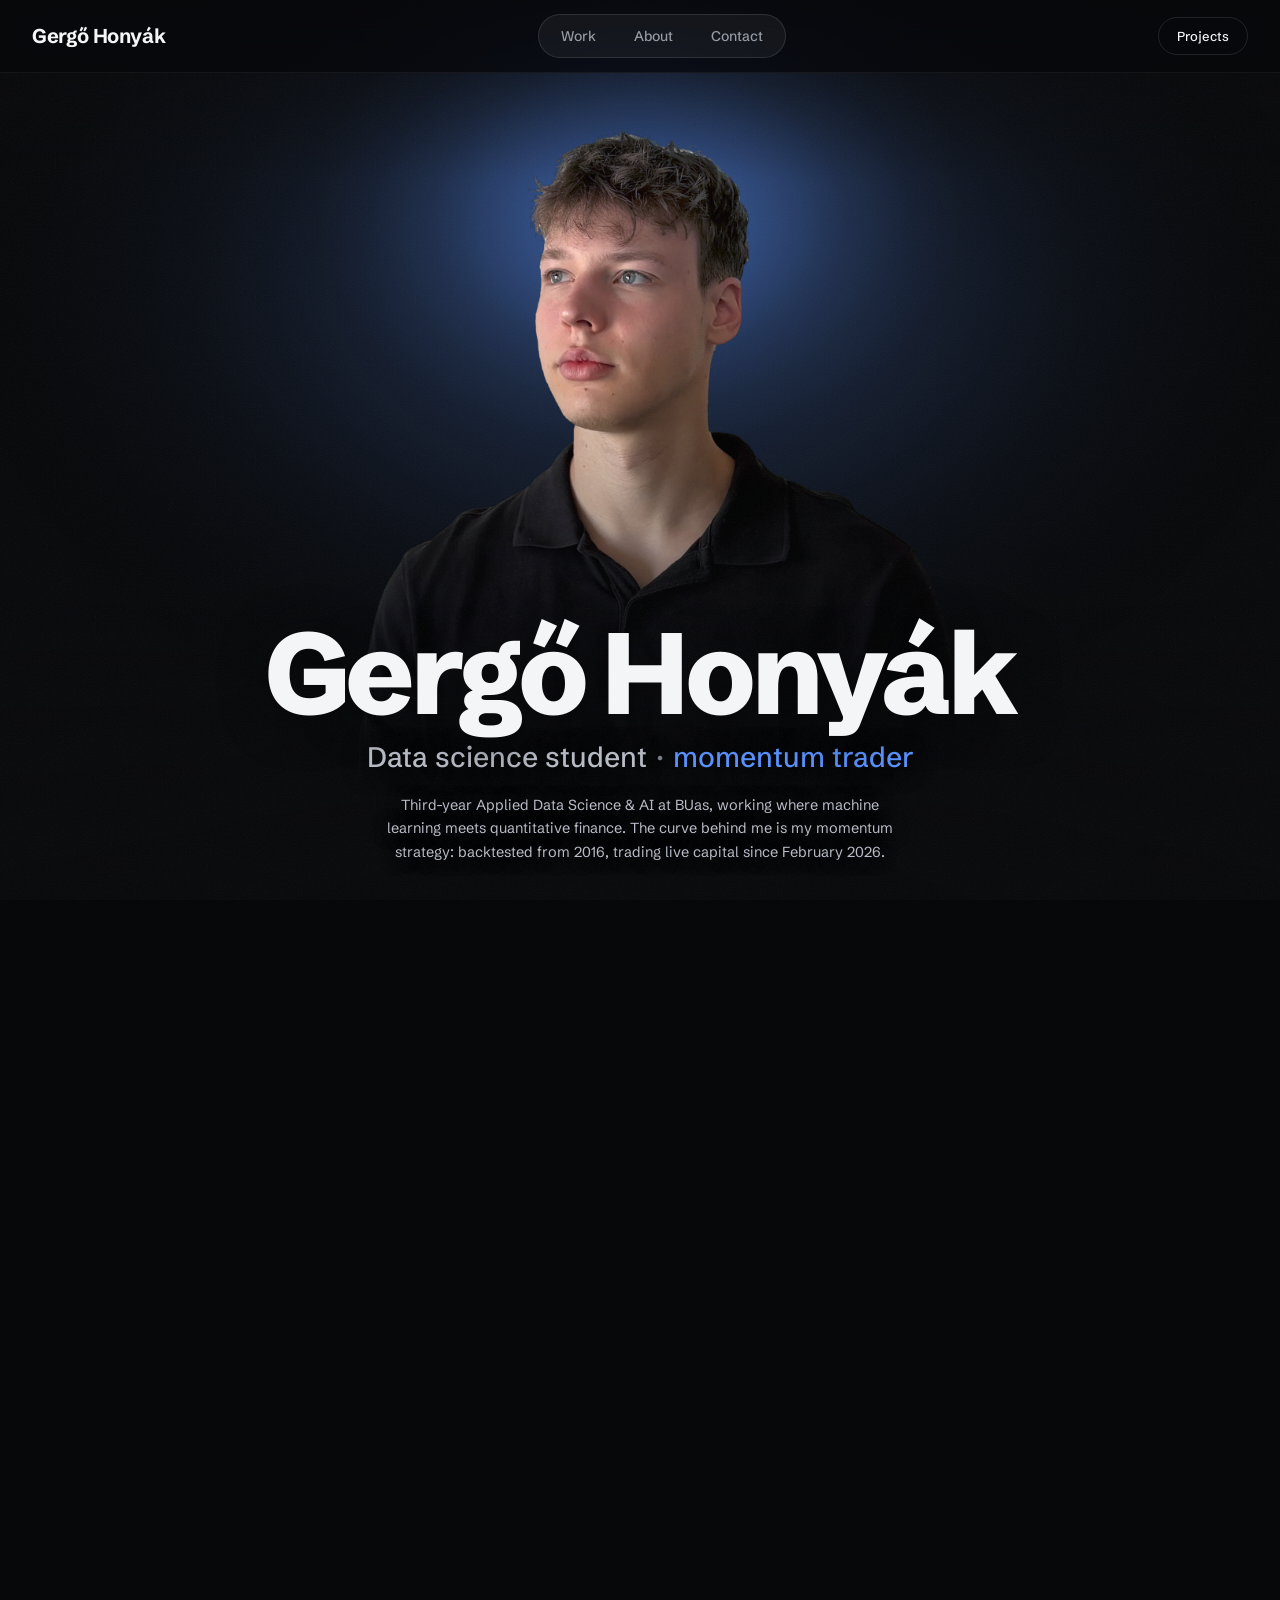
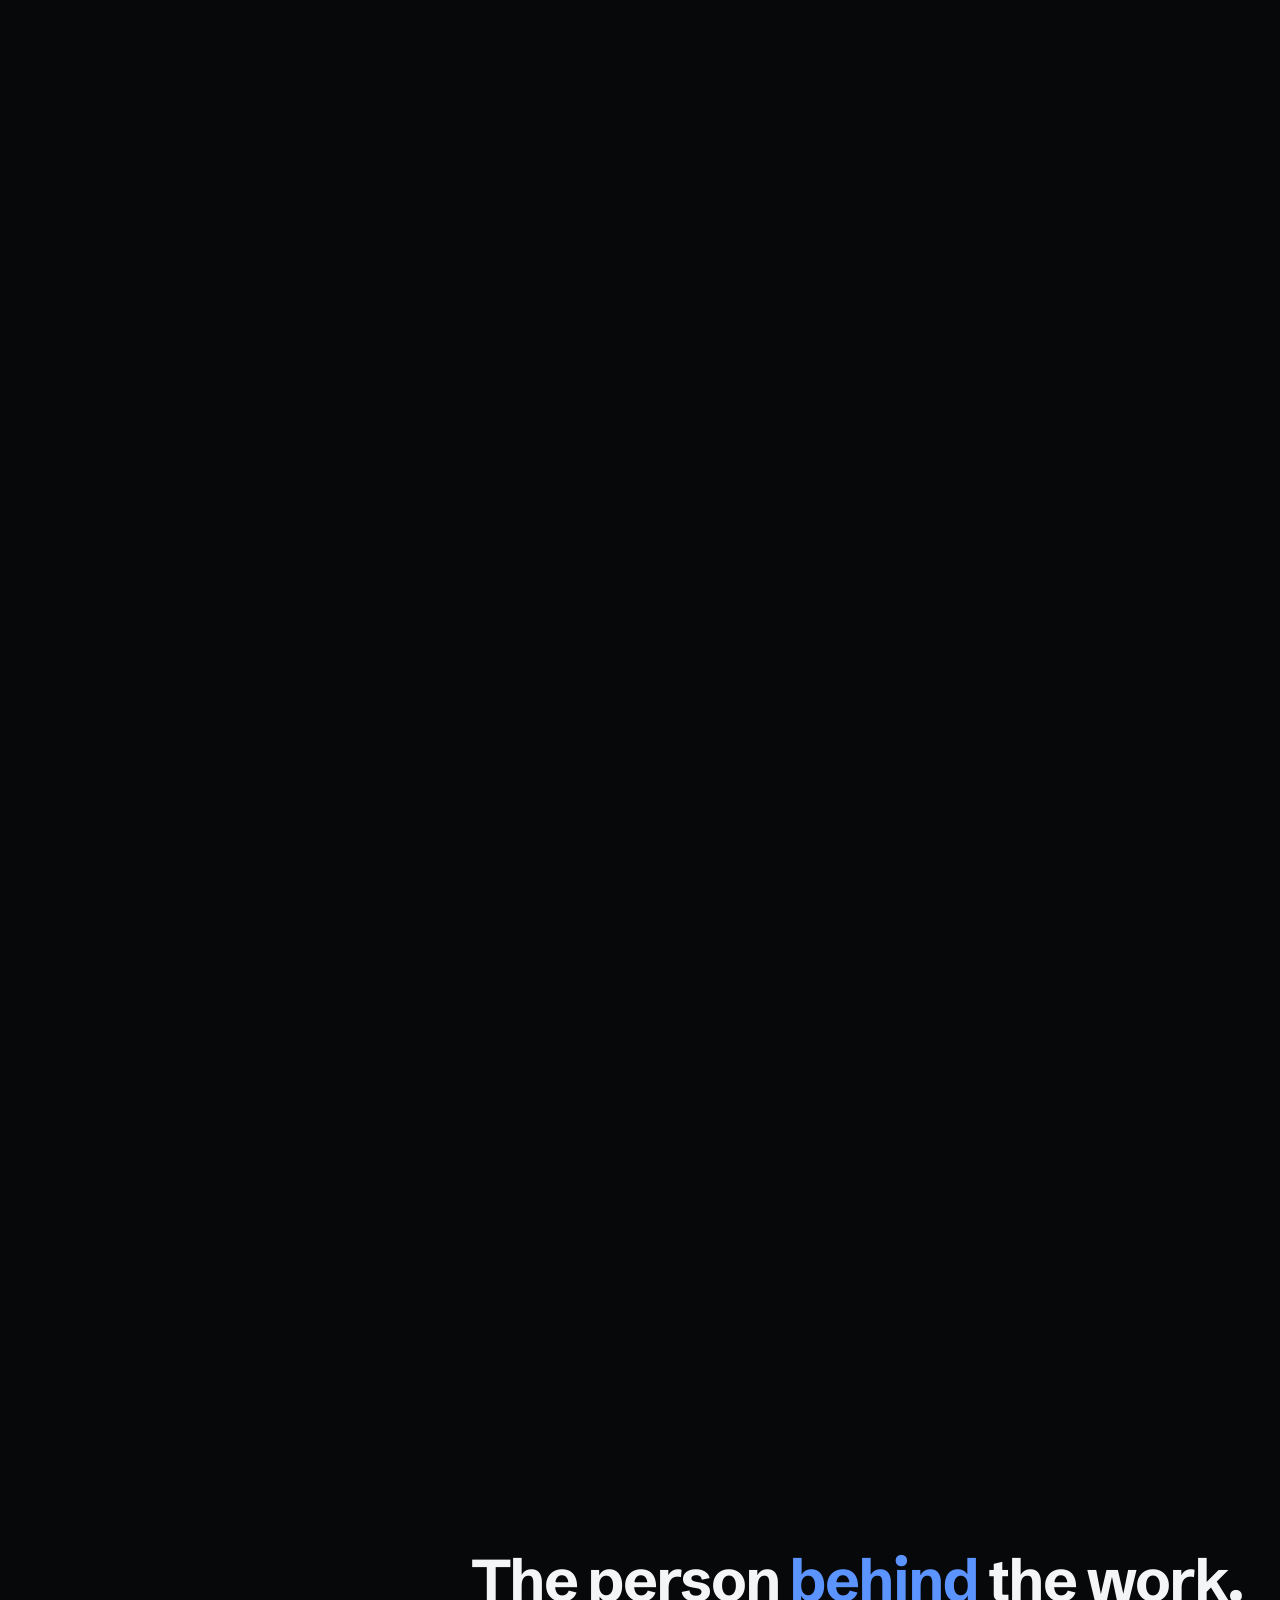
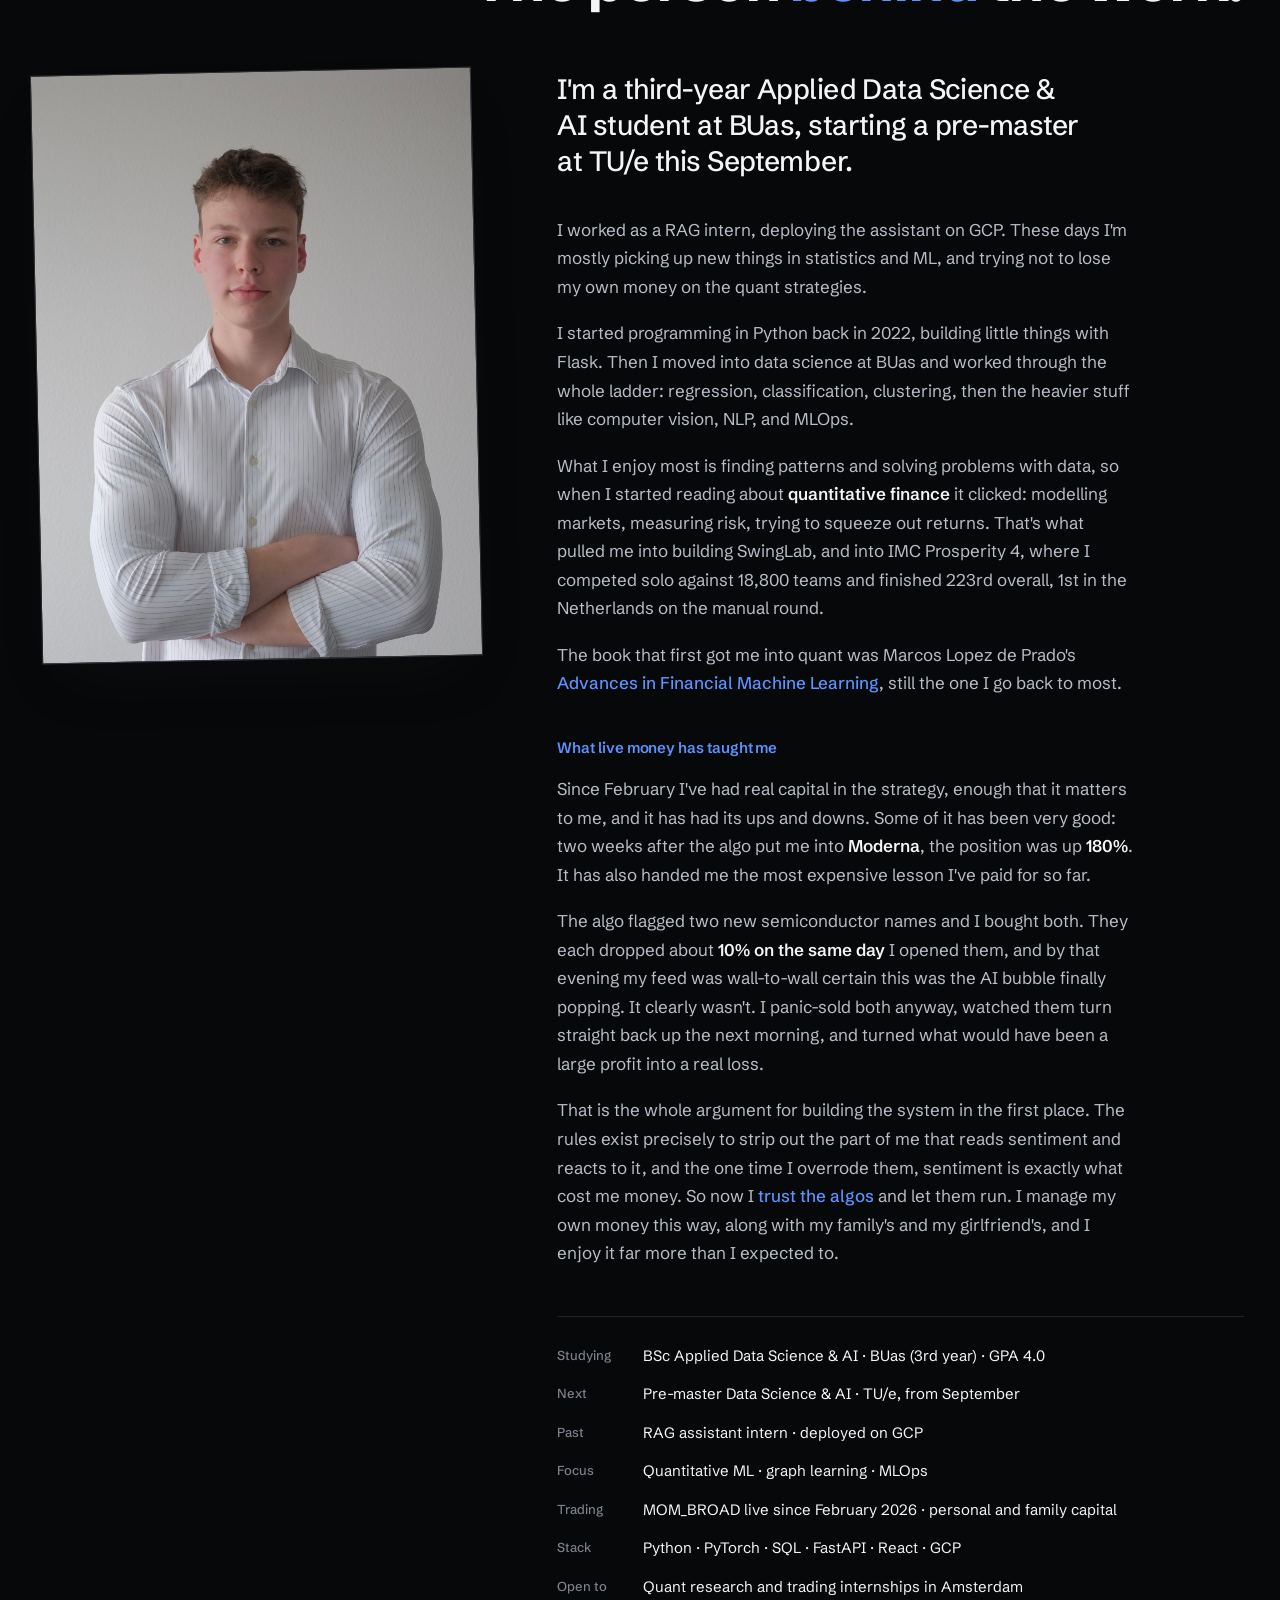
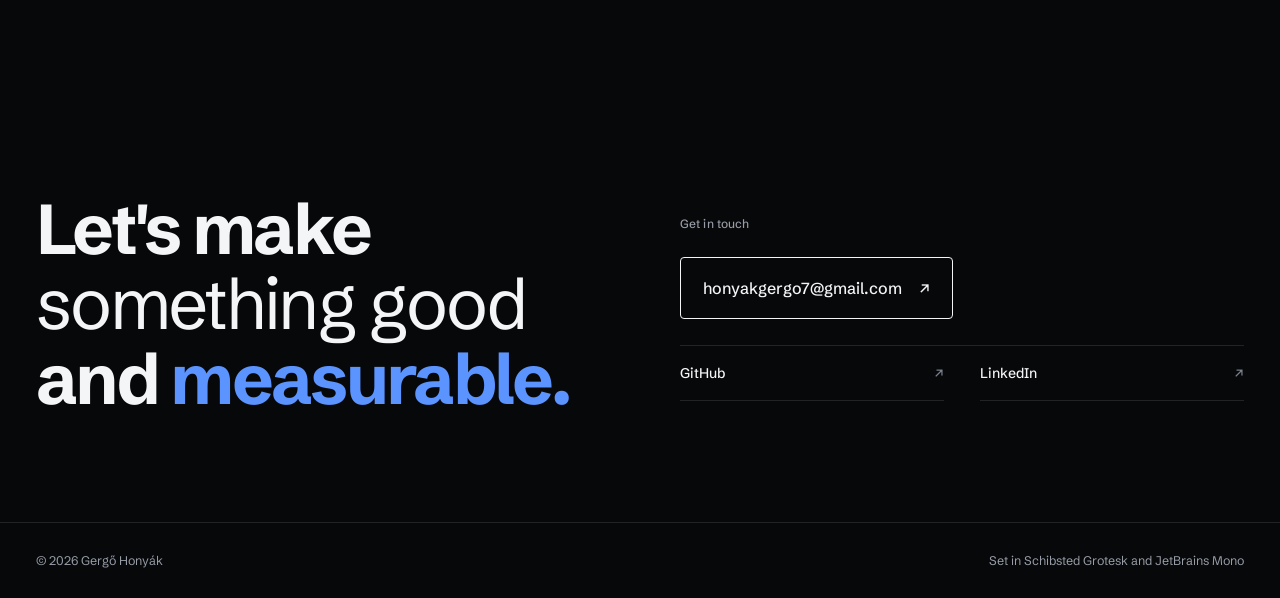
==== commit bc13fe79: "background uprgade, image on cards" ====
--- a/index.html
+++ b/index.html
@@ -19,11 +19,11 @@
 <link rel="preconnect" href="https://fonts.gstatic.com" crossorigin />
 <link href="https://fonts.googleapis.com/css2?family=Schibsted+Grotesk:wght@400..900&family=JetBrains+Mono:wght@400;500&display=swap" rel="stylesheet" />
 
-<link rel="preload" as="image" type="image/webp" href="assets/images/me_image/hero_portrait.webp" />
+<link rel="preload" as="image" type="image/webp" href="assets/images/me_image/hero_portrait.webp?v=2" />
 
 <link rel="stylesheet" href="assets/css/site.css" />
-<link rel="stylesheet" href="assets/css/hero.css" />
-<link rel="stylesheet" href="assets/css/theme-dark.css" />
+<link rel="stylesheet" href="assets/css/hero.css?v=2" />
+<link rel="stylesheet" href="assets/css/theme-dark.css?v=3" />
 
 <script src="https://cdn.jsdelivr.net/npm/gsap@3.12.5/dist/gsap.min.js"></script>
 <script src="https://cdn.jsdelivr.net/npm/gsap@3.12.5/dist/ScrollTrigger.min.js"></script>
@@ -55,7 +55,7 @@
     <div class="ehero-figure" id="eFigure">
       <div class="ehero-figure-in" id="eFigureIn">
         <span class="ehero-bloom" aria-hidden="true"></span>
-        <img class="ehero-portrait" src="assets/images/me_image/hero_portrait.webp"
+        <img class="ehero-portrait" src="assets/images/me_image/hero_portrait.webp?v=2"
              width="1600" height="2000" alt="Gergő Honyák" fetchpriority="high" />
         <span class="ehero-relight" aria-hidden="true"></span>
         <span class="ehero-sink" aria-hidden="true"></span>
@@ -223,11 +223,11 @@
 
 </main>
 
-<script src="assets/js/projects-data.js"></script>
+<script src="assets/js/projects-data.js?v=3"></script>
 <script src="assets/js/viz.js"></script>
 <script src="assets/js/road-launch.js"></script>
-<script src="assets/js/spiral.js"></script>
-<script src="assets/js/featured.js"></script>
+<script src="assets/js/spiral.js?v=2"></script>
+<script src="assets/js/featured.js?v=3"></script>
 <script>
 gsap.registerPlugin(ScrollTrigger);
 
--- a/assets/css/hero.css
+++ b/assets/css/hero.css
@@ -99,8 +99,8 @@
 
 .ehero-relight, .ehero-sink {
   position: absolute; inset: 0; pointer-events: none;
-  -webkit-mask-image: url(../images/me_image/hero_portrait.webp);
-          mask-image: url(../images/me_image/hero_portrait.webp);
+  -webkit-mask-image: url(../images/me_image/hero_portrait.webp?v=2);
+          mask-image: url(../images/me_image/hero_portrait.webp?v=2);
   -webkit-mask-size: 100% 100%;  mask-size: 100% 100%;
   -webkit-mask-repeat: no-repeat; mask-repeat: no-repeat;
 }
--- a/assets/css/theme-dark.css
+++ b/assets/css/theme-dark.css
@@ -35,6 +35,32 @@
 
 /* glass bars → dark */
 .nav{ background:rgba(7,8,10,.72); }
+
+/* ── Navy ────────────────────────────────────────────────────
+   The page is lifted from near-black to a deep navy by a blue layer painted
+   BEHIND the content, as the background of every opaque page surface. An
+   overlay on top would tint the photographs and the project screenshots too.
+   background-attachment:fixed pins the light to the viewport, so it stays put
+   while content scrolls past and the surfaces join up with no seams, and they
+   stay opaque, which the hero's pull-up transition depends on. */
+:root{
+  --navy:
+    radial-gradient(90% 70% at 50% 0%, rgba(55,90,170,.16), transparent 70%),
+    linear-gradient(180deg, rgba(22,38,78,.55), rgba(18,30,62,.55));
+}
+body, .ehero, .ehero-after{
+  background:var(--navy), var(--paper);
+  background-attachment:fixed;
+}
+/* The archive and the project pages are for reading, not for the cinematic
+   dark of the home page, so they sit on a lifted graphite with brighter type.
+   Same hues and the same single blue, just raised a step. */
+html.lift{
+  --paper:#1a1d24; --paper-2:#23272f; --paper-3:#30353f;
+  --ink-2:#dadde4; --ink-mute:#bec2cb; --ink-faint:#a6abb5;
+  --rule:rgba(255,255,255,.17); --rule-soft:rgba(255,255,255,.10);
+}
+html.lift .nav{ background:rgba(26,29,36,.82); }
 .filter-bar-wrap{ background:rgba(7,8,10,.85); }
 
 /* stack icons (if any page still uses the flat grid) → white marks */
@@ -103,7 +129,7 @@
 .reveal-chars .rword{ display:inline-block; white-space:nowrap; vertical-align:top; }
 
 /* ══ FEATURED WORK, laying coverflow, scroll-scrubbed ══ */
-.feat{ position:relative; height:340vh; background:var(--paper); }
+.feat{ position:relative; height:340vh; background:var(--navy), var(--paper); background-attachment:fixed; }
 .feat-stage{ position:sticky; top:0; height:100vh; overflow:hidden; perspective:1700px; --focus:#6d92bd; transition:--focus .7s ease; }
 .feat-wash{ position:absolute; inset:0; pointer-events:none;
   background:radial-gradient(ellipse 80% 60% at 50% 44%, color-mix(in srgb, var(--focus) 13%, transparent), transparent 62%); }
@@ -117,7 +143,10 @@
 .fcard{ position:absolute; left:0; top:0; display:block; --cw:clamp(320px,34vw,560px);
   width:var(--cw); aspect-ratio:3/2; margin-left:calc(var(--cw) / -2); margin-top:calc(var(--cw) / 3 * -1);
   border-radius:16px; overflow:hidden; border:1px solid rgba(255,255,255,.10);
-  box-shadow:0 40px 90px -40px rgba(0,0,0,.9); transform-style:preserve-3d; will-change:transform;
+  /* no will-change: with it Chrome rasters each card once at its starting
+     scale and then stretches that bitmap as the deck moves, which is what
+     made the screenshots on the cards look soft */
+  box-shadow:0 40px 90px -40px rgba(0,0,0,.9); transform-style:preserve-3d;
   text-decoration:none; color:inherit; }
 .fcard .fface{ position:absolute; inset:0; }
 .fcard .f-ghost{ position:absolute; top:-.1em; right:.04em; font-weight:800; letter-spacing:-.04em;
@@ -130,6 +159,15 @@
   border:1px solid var(--rule); border-radius:100px; padding:5px 11px; background:rgba(255,255,255,.03); }
 .fcard .f-tech{ margin-top:10px; font-family:var(--mono); font-size:11px; letter-spacing:.02em; color:var(--ink-faint); }
 .fcard.focused{ border-color:rgba(255,255,255,.2); }
+/* image cards: the screenshot sits a touch quieter so the deck reads as one
+   set, then comes up to full colour on the card in front */
+.fcard .fface.has-cover{ background:#0d0f13; }
+.fcard .f-cover{ position:absolute; inset:0; width:100%; height:100%; object-fit:cover; object-position:50% 20%;
+  filter:saturate(.88) brightness(.88); transition:filter .6s ease; }
+.fcard .f-shade{ position:absolute; inset:0; pointer-events:none;
+  background:linear-gradient(180deg, rgba(7,8,10,0) 0%, rgba(7,8,10,.06) 40%, rgba(7,8,10,.62) 68%, rgba(7,8,10,.86) 100%); }
+.fcard .fface.has-cover .fmeta{ text-shadow:0 1px 14px rgba(0,0,0,.55); }
+.fcard.focused .f-cover{ filter:none; }
 
 .fcard.more .more-face{ position:absolute; inset:0; display:flex; align-items:center; justify-content:center;
   background:radial-gradient(120% 120% at 50% 28%, color-mix(in srgb, var(--a) 32%, transparent), transparent 60%), linear-gradient(160deg,#12161e,#08090d);
@@ -200,8 +238,8 @@
    Fixed stage, shown by spiral.js only while #vocab owns the viewport;
    .vocab-after wipes up over it on exit (same trick as the hero).
    ══════════════════════════════════════════════════════════════ */
-.vocab{ position:relative; height:300vh; background:var(--paper); }
-.vocab-after{ position:relative; z-index:2; background:var(--paper); }
+.vocab{ position:relative; height:250vh; background:var(--navy), var(--paper); background-attachment:fixed; }
+.vocab-after{ position:relative; z-index:2; background:var(--navy), var(--paper); background-attachment:fixed; }
 .vocab-stage{
   position:sticky; top:0; height:100vh; overflow:hidden;
   --focus:#5b93ff; transition:--focus .7s ease;
@@ -212,7 +250,8 @@
     radial-gradient(115% 95% at 50% 50%, color-mix(in srgb, var(--focus) 17%, transparent), transparent 62%),
     radial-gradient(60% 52% at 64% 46%, color-mix(in srgb, var(--focus) 8%, transparent), transparent 66%),
     radial-gradient(140% 135% at 50% 50%, transparent 48%, rgba(0,0,0,.55)),
-    var(--paper);
+    var(--navy), var(--paper);
+  background-attachment:scroll, scroll, scroll, fixed, fixed, fixed;
 }
 .vstage{ position:absolute; inset:0; perspective:1150px; }
 .vhelix{ position:absolute; left:50%; top:50%; transform-style:preserve-3d; }
@@ -252,7 +291,7 @@
 
 @media (max-width:820px){
   .vtile{ width:236px; height:292px; left:-118px; top:-146px; }
-  .vocab{ height:280vh; }
+  .vocab{ height:235vh; }
   /* spiral.js halves the helix radius here; a tighter perspective keeps the
      depth from flattening out now that the tiles travel less in z */
   .vstage{ perspective:900px; }
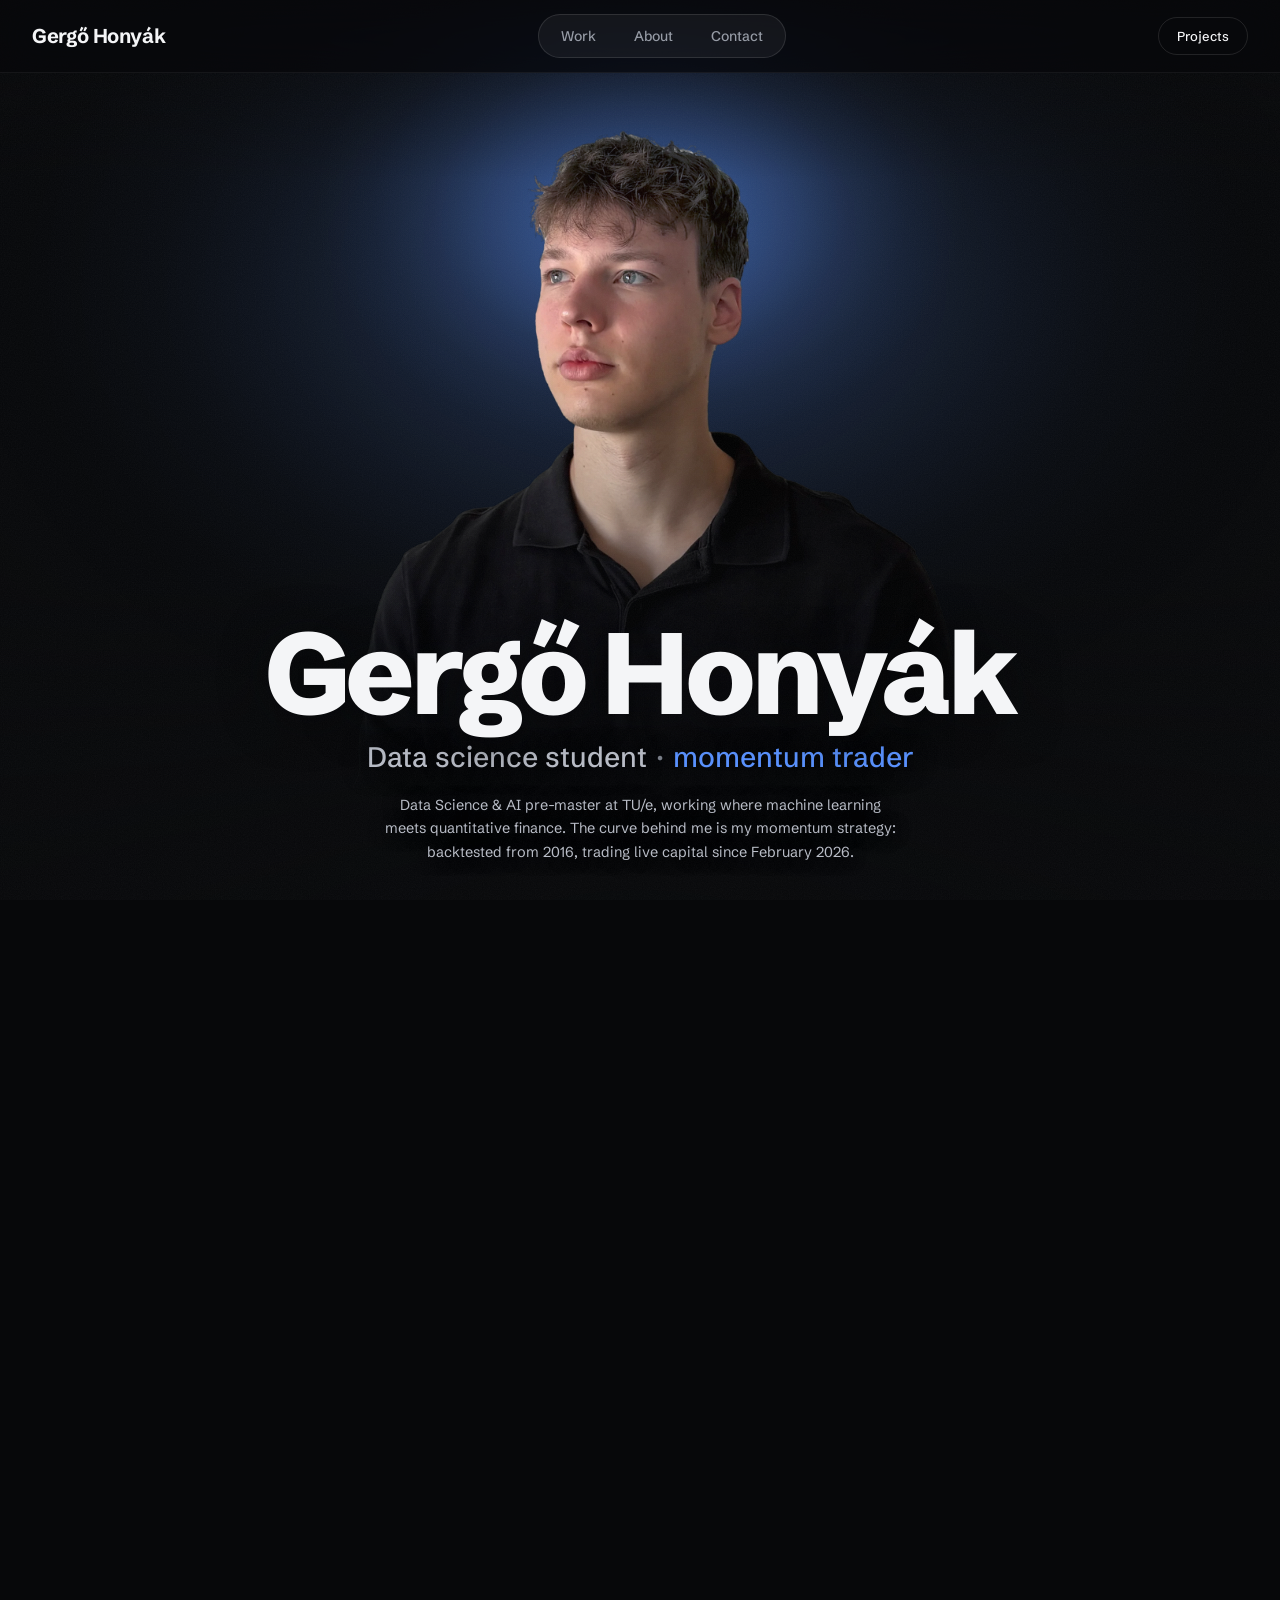
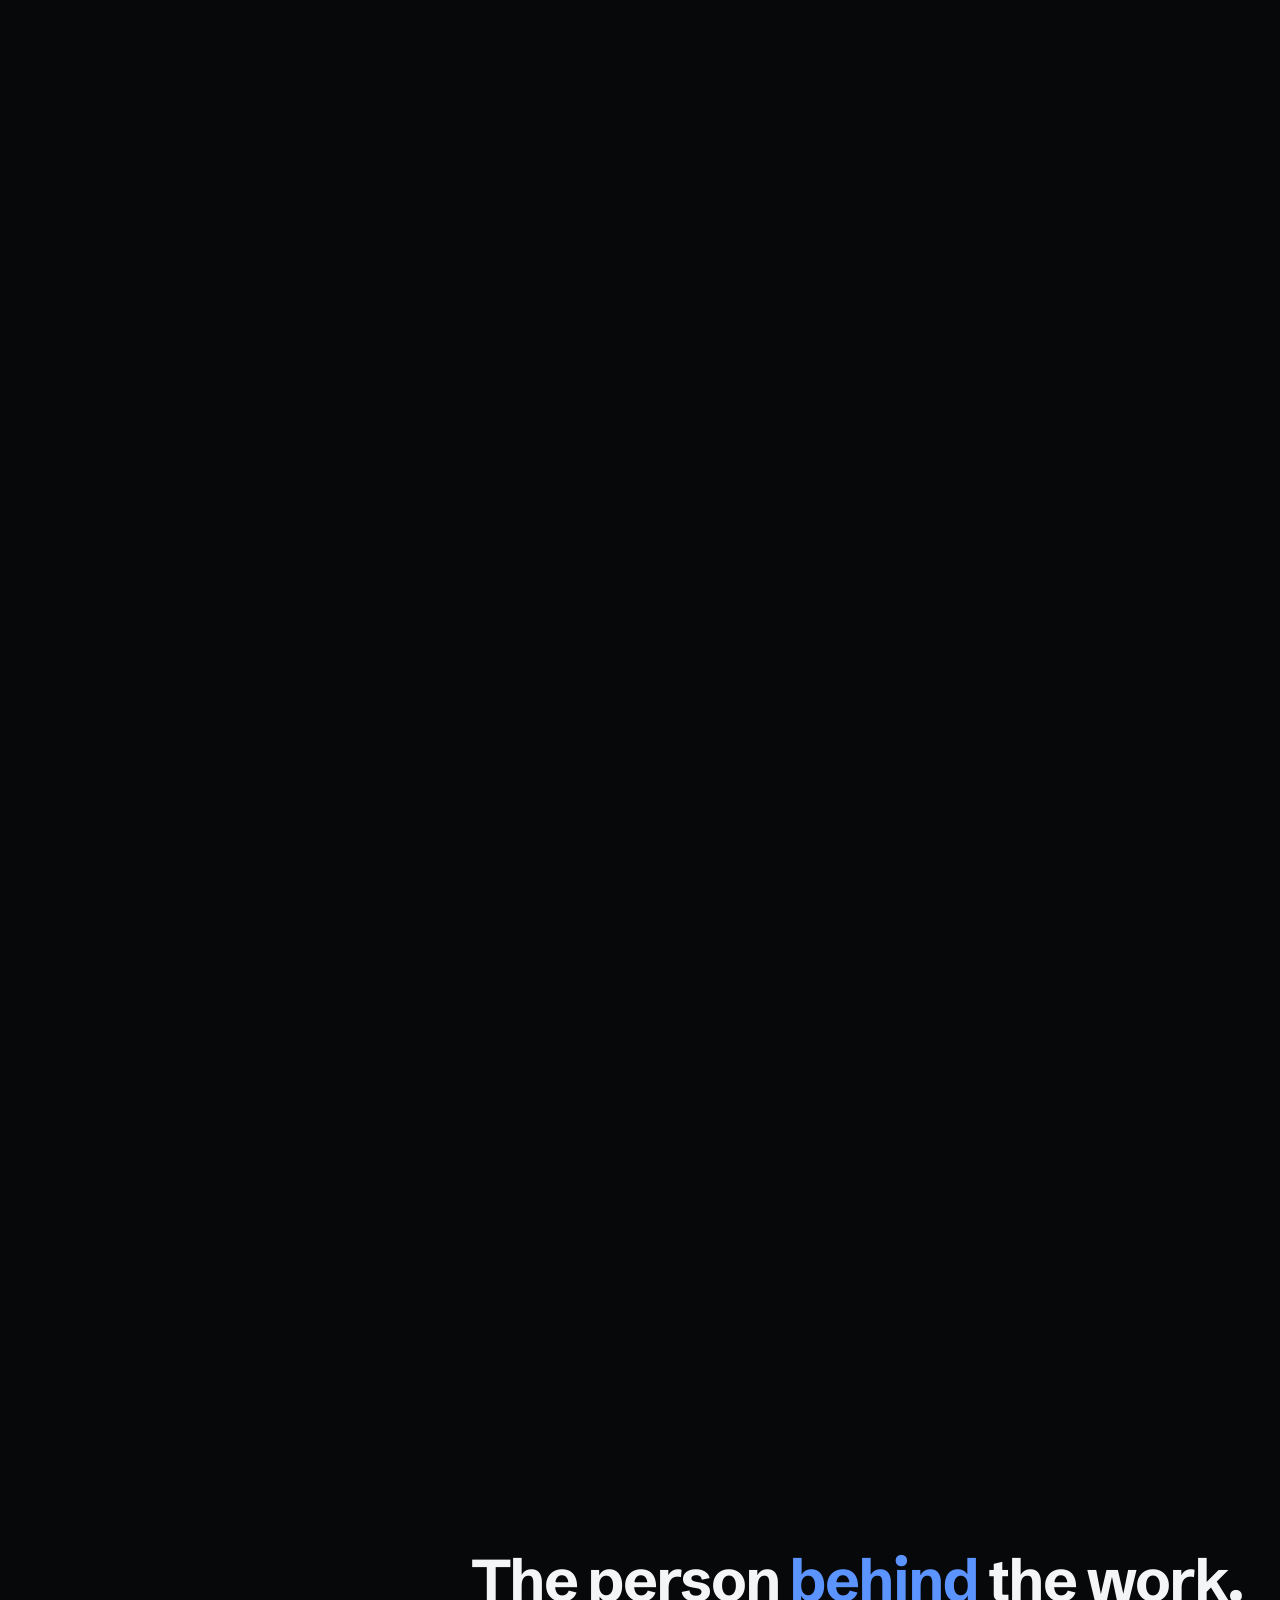
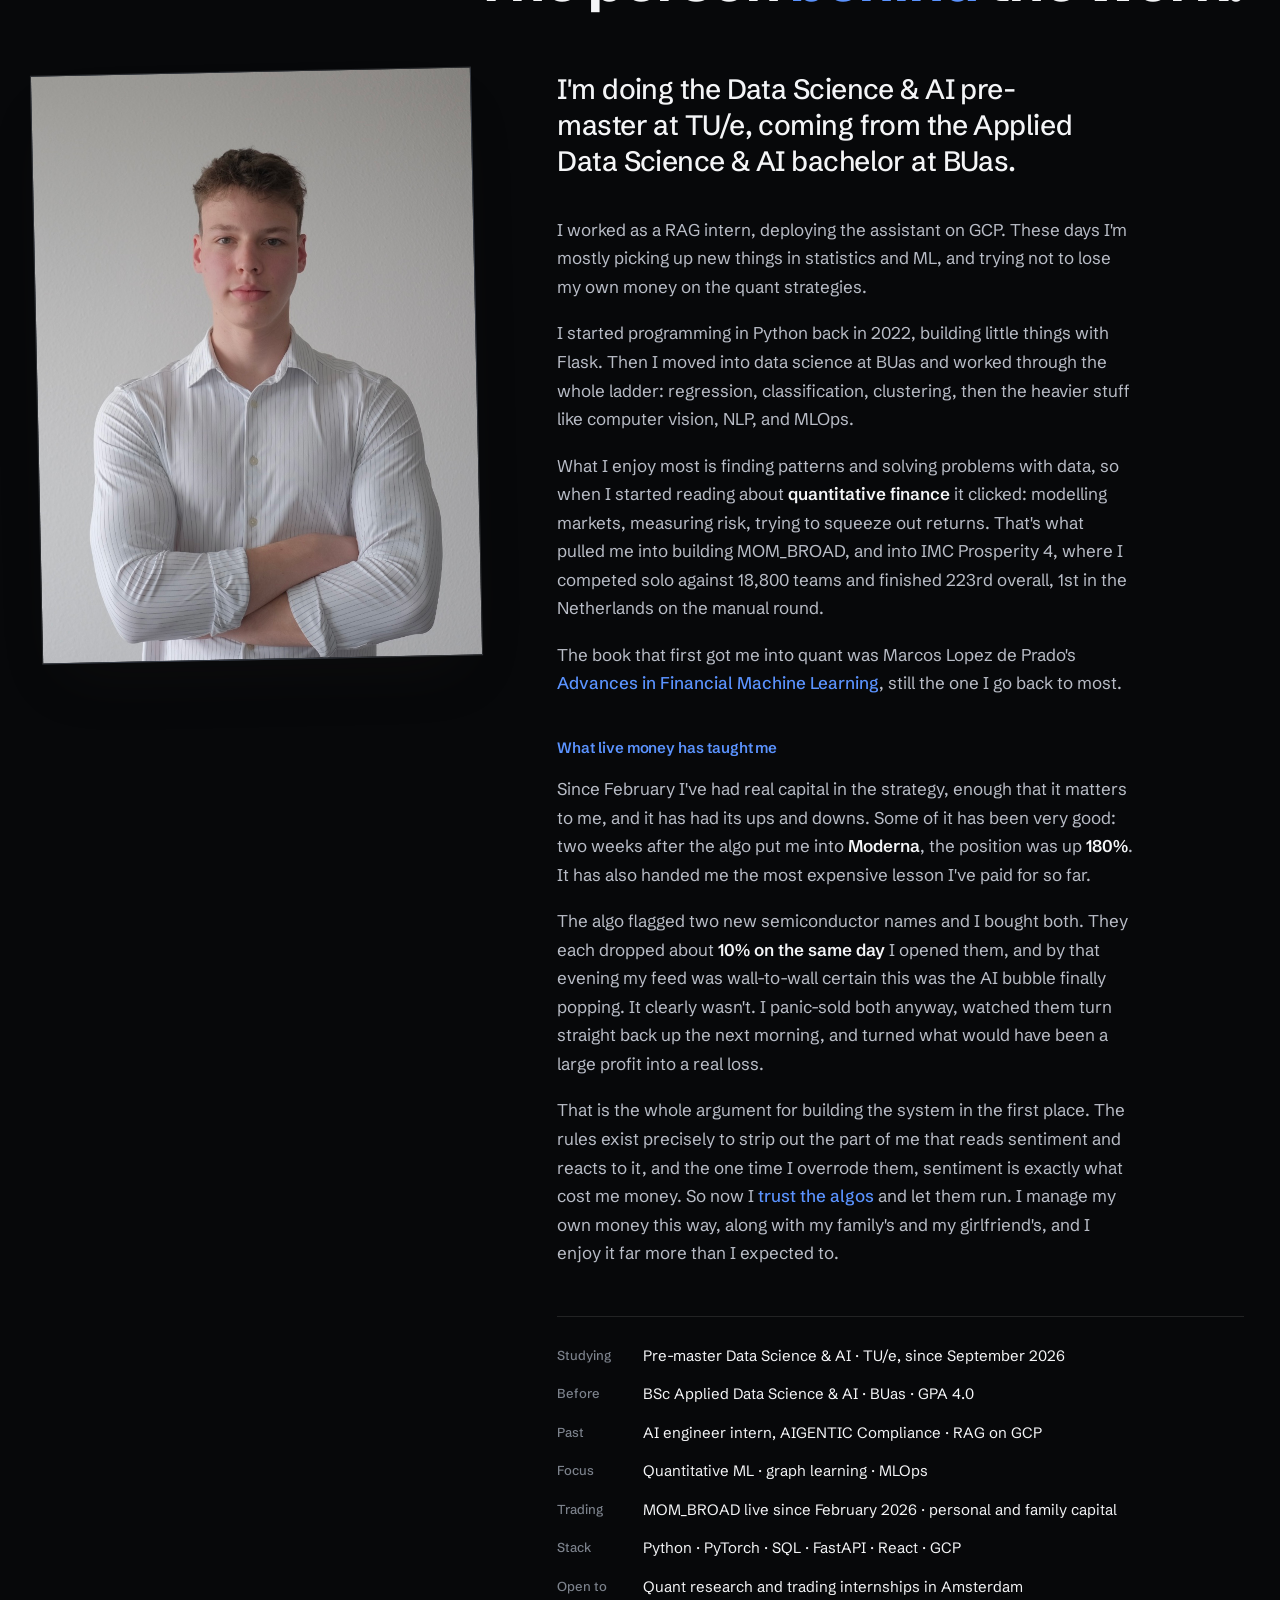
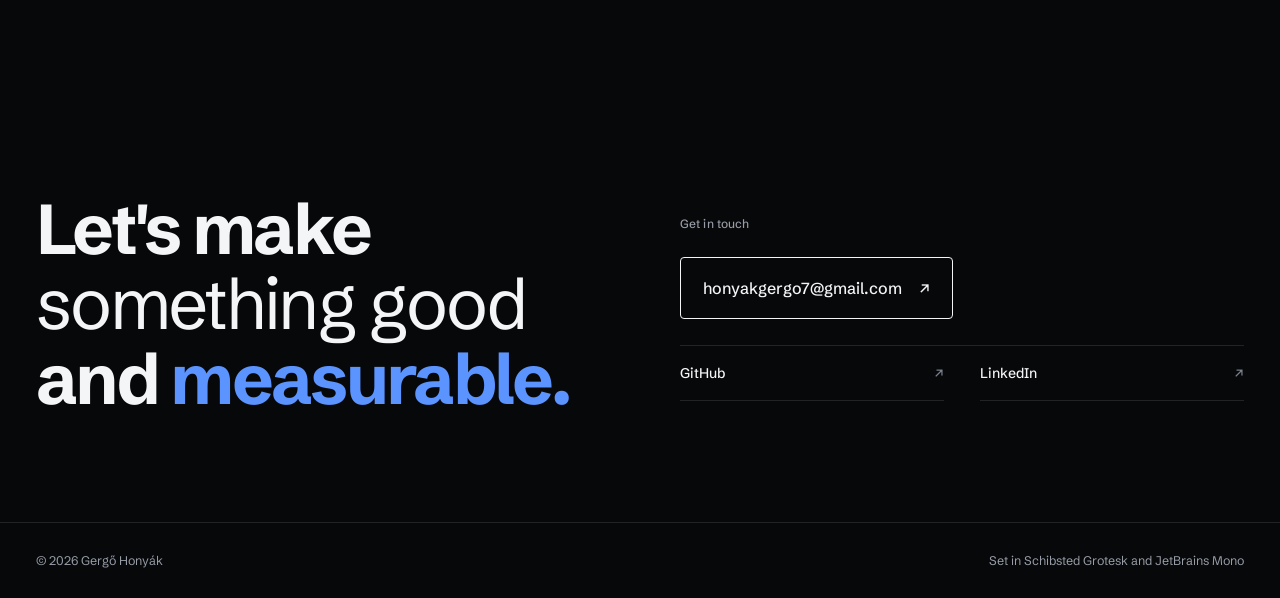
==== commit f5416894: "update readmes and project context" ====
--- a/index.html
+++ b/index.html
@@ -4,14 +4,14 @@
 <meta charset="utf-8" />
 <title>Gergő Honyák · Data science student and momentum trader</title>
 <meta name="viewport" content="width=device-width, initial-scale=1" />
-<meta name="description" content="Gergő Honyák, third-year Applied Data Science &amp; AI student at BUas, building systematic trading strategies. A momentum strategy backtested from 2016, trading live capital since February 2026." />
+<meta name="description" content="Gergő Honyák, Data Science &amp; AI pre-master student at TU/e, building systematic trading strategies. A momentum strategy backtested from 2016, trading live capital since February 2026." />
 <meta name="theme-color" content="#07080a" />
 <link rel="canonical" href="https://honyakgergo.github.io/" />
 <link rel="icon" href="/assets/favicon.svg" type="image/svg+xml" />
 
 <meta property="og:type" content="website" />
 <meta property="og:title" content="Gergő Honyák · Data science student and momentum trader" />
-<meta property="og:description" content="Applied Data Science &amp; AI at BUas. A systematic momentum strategy, backtested from 2016 and trading live capital since February 2026." />
+<meta property="og:description" content="Data Science &amp; AI pre-master at TU/e. A systematic momentum strategy, backtested from 2016 and trading live capital since February 2026." />
 <meta property="og:image" content="/assets/images/swinglab/equity-curve.png" />
 <meta name="twitter:card" content="summary_large_image" />
 
@@ -70,13 +70,13 @@
       <div class="ehero-intro" id="eIntro">
         <h1 class="ehero-name" id="eName">Gergő Honyák<span class="nm-ink" aria-hidden="true">Gergő Honyák</span></h1>
         <p class="ehero-roles">Data science student<span class="sep">·</span><em>momentum trader</em></p>
-        <p class="ehero-tag">Third-year Applied Data Science &amp; AI at BUas, working where machine learning meets quantitative finance. The curve behind me is my momentum strategy: backtested from 2016, trading live capital since February 2026.</p>
+        <p class="ehero-tag">Data Science &amp; AI pre-master at TU/e, working where machine learning meets quantitative finance. The curve behind me is my momentum strategy: backtested from 2016, trading live capital since February 2026.</p>
       </div>
 
       <div class="ehero-end" id="eEnd">
         <div class="kick"><span class="mono">MOM_BROAD</span>, live since February 2026</div>
         <h2 class="ehero-endtitle">My largest project.</h2>
-        <p class="ehero-endbody">It started in the momentum literature (Jegadeesh &amp; Titman, Antonacci's dual momentum) and grew into <em>SwingLab</em>, a platform I built to watch market behaviour, run technical analysis and backtest strategies like this one. Nothing trades a cent until it survives out-of-sample testing, Monte Carlo and bootstrap resampling, with transaction costs and slippage modelled in. Since February it has been live with real money, riding the strongest names: mostly chips and semis.</p>
+        <p class="ehero-endbody">It started in the momentum literature (Jegadeesh &amp; Titman, Antonacci's dual momentum) and grew into <em>MOM_BROAD</em>: rank about 515 US large caps by relative strength, hold the strongest seven while their trend confirms it, and step aside when volatility spikes. Every rule was tested with transaction costs, and the ones that did not earn their place were cut. Since February it has been live with real money, riding the strongest names: mostly chips and semis.</p>
         <div class="ehero-stats">
           <!-- All eight read off the same daily series the curve is drawn from
                (equity_curve.csv). Backtest = 2016-12-12 → 2026-09-04, the whole
@@ -125,8 +125,8 @@
     </div>
     <div class="feat-track" id="featTrack"><!-- injected --></div>
     <div class="feat-readout">
-      <div class="fr-tag" id="featTag">Quantitative research &amp; trading platform</div>
-      <a class="fr-cta" id="featCta" href="/project/?id=swinglab"><span id="featCtaLabel">View SwingLab</span> <span class="arw" aria-hidden="true">→</span></a>
+      <div class="fr-tag" id="featTag">A weekly momentum strategy on US large caps, trading real capital since February</div>
+      <a class="fr-cta" id="featCta" href="/project/?id=swinglab"><span id="featCtaLabel">View MOM_BROAD</span> <span class="arw" aria-hidden="true">→</span></a>
     </div>
     <div class="feat-hint">Keep scrolling to slide the deck. Click the front card to open it.</div>
   </div>
@@ -148,7 +148,7 @@
 
   <div class="about-text">
     <p class="lead">
-      I'm a third-year Applied Data Science &amp; AI student at BUas, starting a pre-master at TU/e this September.
+      I'm doing the Data Science &amp; AI pre-master at TU/e, coming from the Applied Data Science &amp; AI bachelor at BUas.
     </p>
 
     <p>
@@ -160,7 +160,7 @@
     </p>
 
     <p>
-      What I enjoy most is finding patterns and solving problems with data, so when I started reading about <strong>quantitative finance</strong> it clicked: modelling markets, measuring risk, trying to squeeze out returns. That's what pulled me into building SwingLab, and into IMC Prosperity 4, where I competed solo against 18,800 teams and finished 223rd overall, 1st in the Netherlands on the manual round.
+      What I enjoy most is finding patterns and solving problems with data, so when I started reading about <strong>quantitative finance</strong> it clicked: modelling markets, measuring risk, trying to squeeze out returns. That's what pulled me into building MOM_BROAD, and into IMC Prosperity 4, where I competed solo against 18,800 teams and finished 223rd overall, 1st in the Netherlands on the manual round.
     </p>
 
     <p>
@@ -182,9 +182,9 @@
     </p>
 
     <div class="about-side" data-rv>
-      <span class="k">Studying</span><span class="v">BSc Applied Data Science &amp; AI ∙ BUas (3rd year) ∙ GPA 4.0</span>
-      <span class="k">Next</span><span class="v">Pre-master Data Science &amp; AI ∙ TU/e, from September</span>
-      <span class="k">Past</span><span class="v">RAG assistant intern ∙ deployed on GCP</span>
+      <span class="k">Studying</span><span class="v">Pre-master Data Science &amp; AI ∙ TU/e, since September 2026</span>
+      <span class="k">Before</span><span class="v">BSc Applied Data Science &amp; AI ∙ BUas ∙ GPA 4.0</span>
+      <span class="k">Past</span><span class="v">AI engineer intern, AIGENTIC Compliance ∙ RAG on GCP</span>
       <span class="k">Focus</span><span class="v">Quantitative ML ∙ graph learning ∙ MLOps</span>
       <span class="k">Trading</span><span class="v">MOM_BROAD live since February 2026 ∙ personal and family capital</span>
       <span class="k">Stack</span><span class="v">Python ∙ PyTorch ∙ SQL ∙ FastAPI ∙ React ∙ GCP</span>
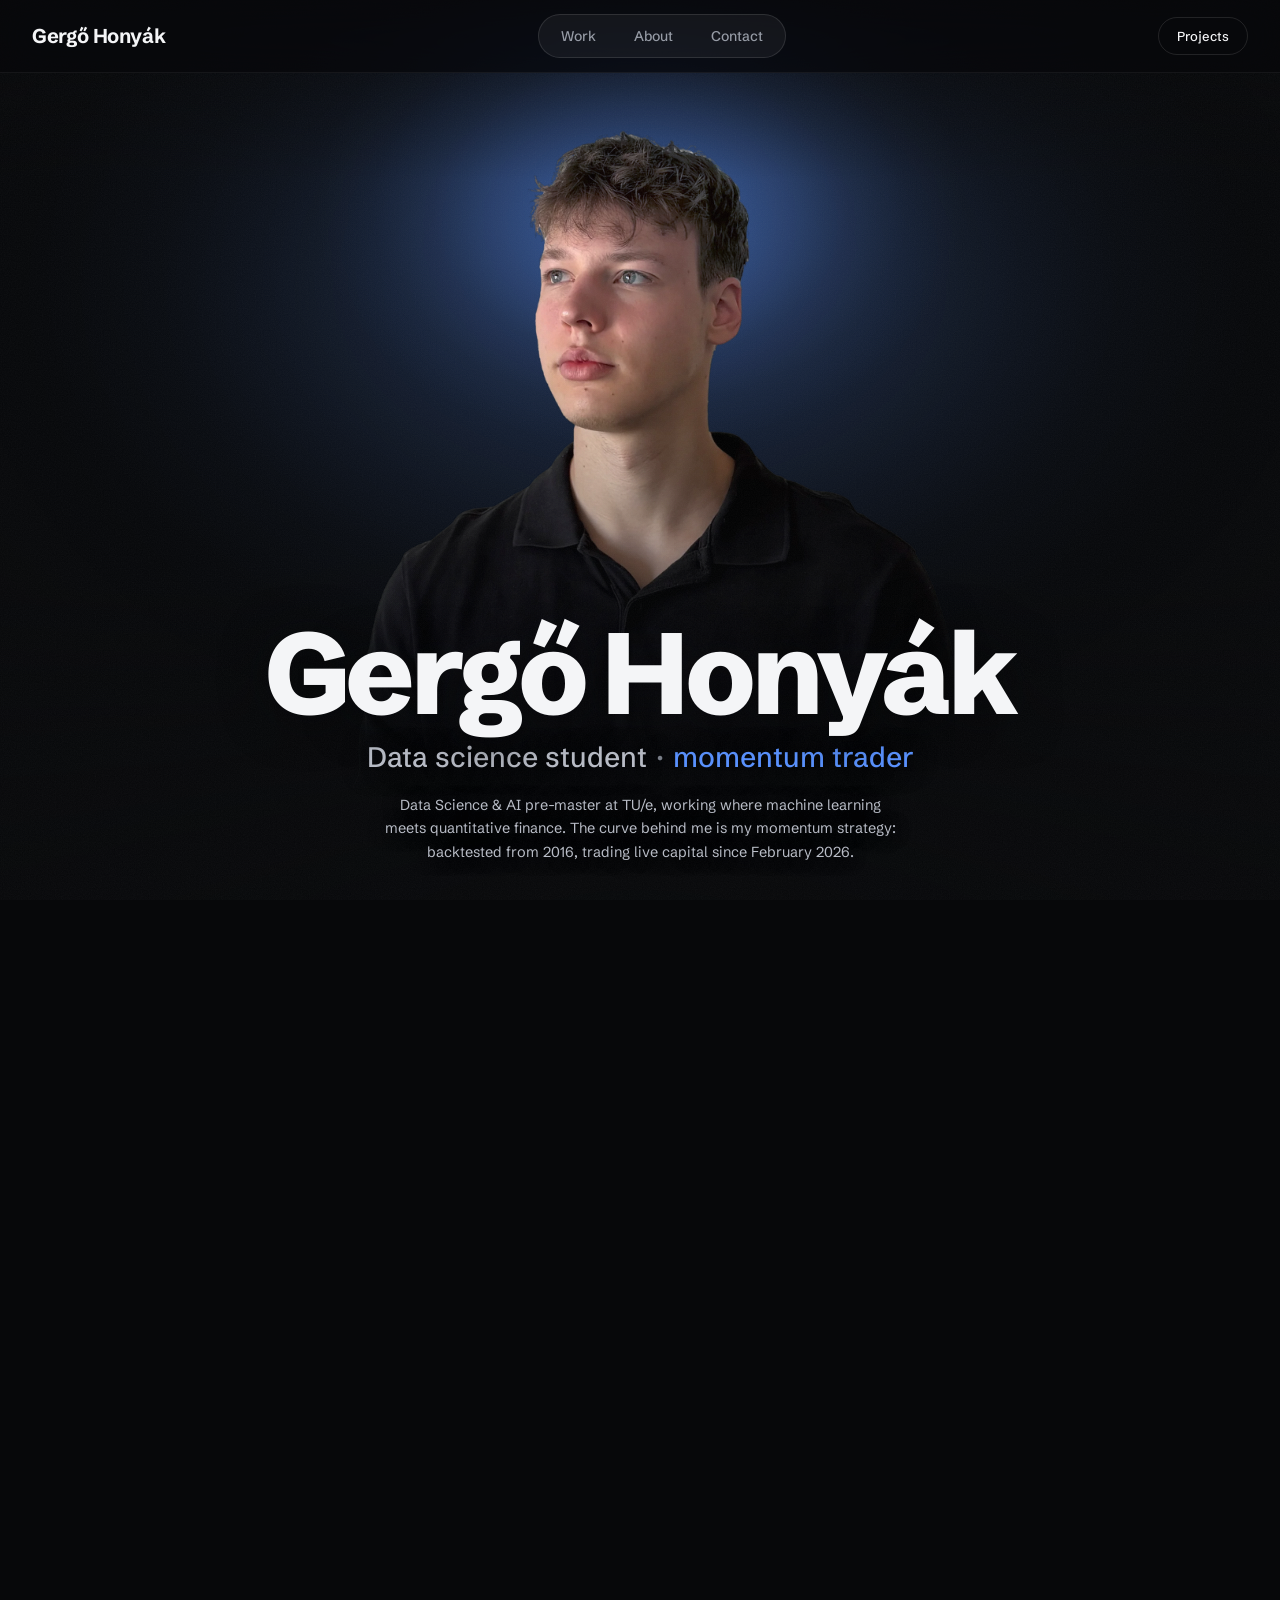
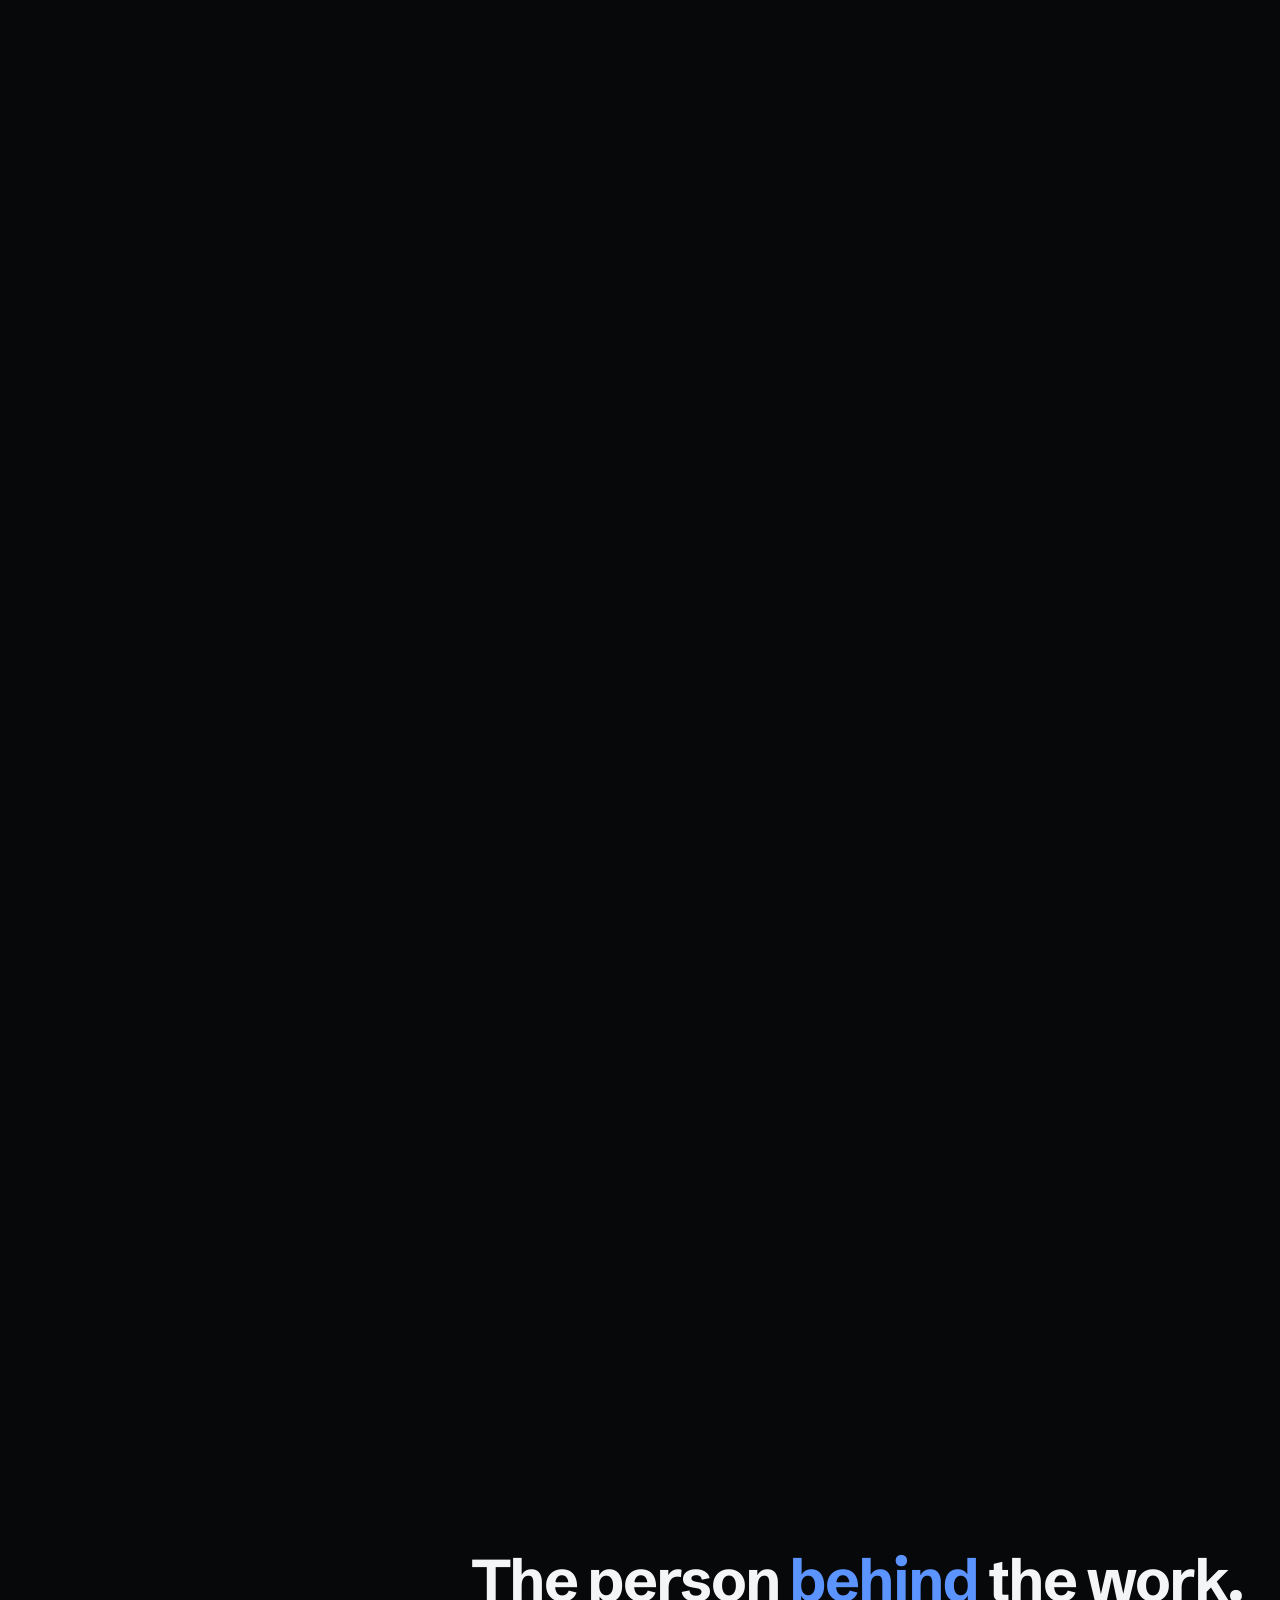
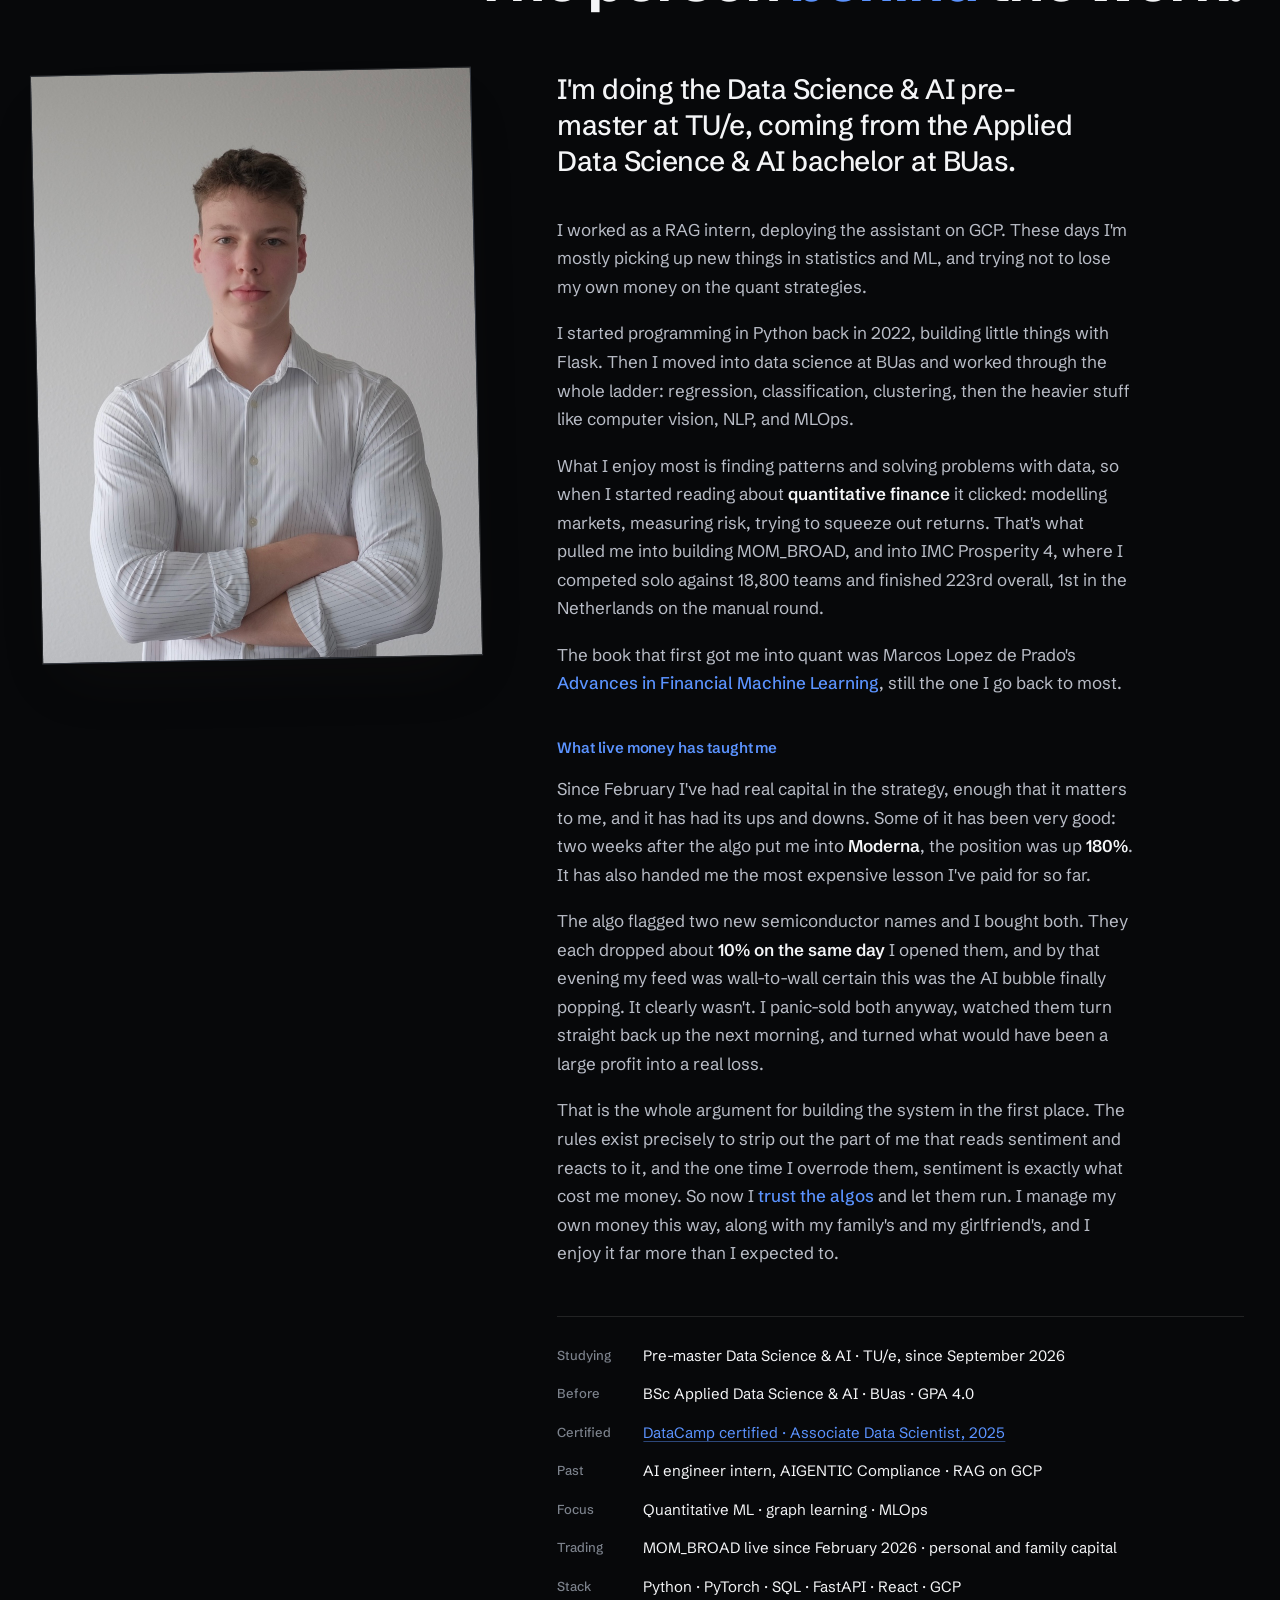
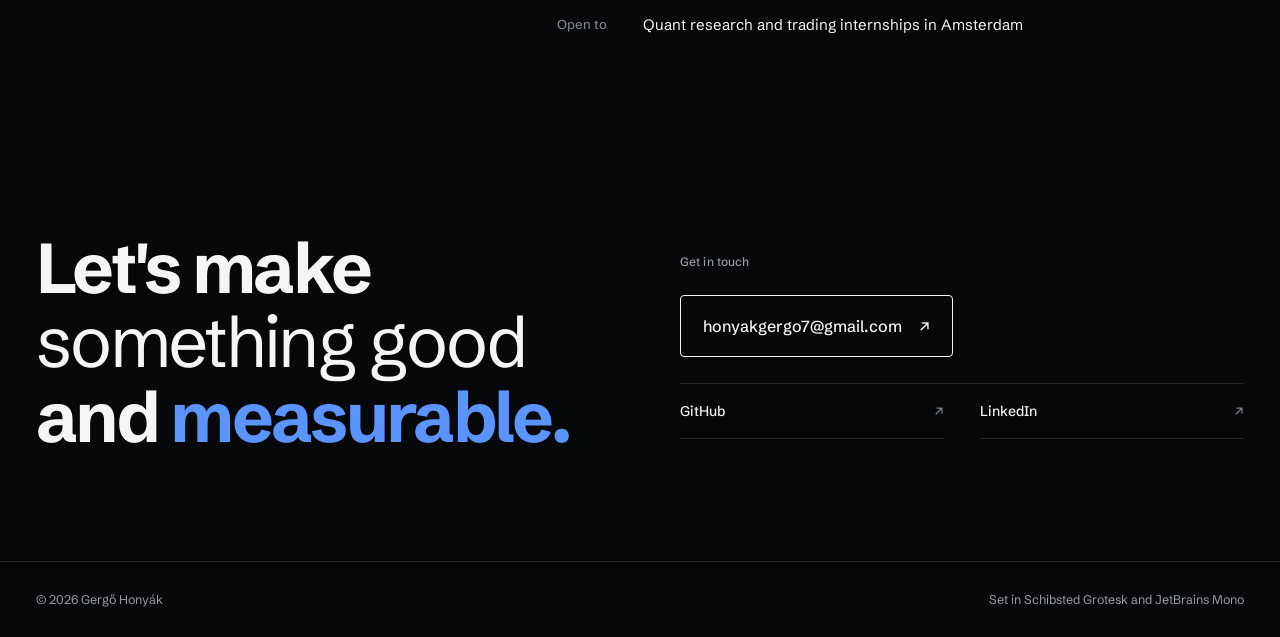
==== commit c4478fc4: "adding certificate" ====
--- a/index.html
+++ b/index.html
@@ -184,6 +184,7 @@
     <div class="about-side" data-rv>
       <span class="k">Studying</span><span class="v">Pre-master Data Science &amp; AI ∙ TU/e, since September 2026</span>
       <span class="k">Before</span><span class="v">BSc Applied Data Science &amp; AI ∙ BUas ∙ GPA 4.0</span>
+      <span class="k">Certified</span><span class="v"><a class="about-link" href="https://github.com/honyakgergo/Portfolio/tree/main/certifications" target="_blank" rel="noopener">DataCamp certified ∙ Associate Data Scientist, 2025</a></span>
       <span class="k">Past</span><span class="v">AI engineer intern, AIGENTIC Compliance ∙ RAG on GCP</span>
       <span class="k">Focus</span><span class="v">Quantitative ML ∙ graph learning ∙ MLOps</span>
       <span class="k">Trading</span><span class="v">MOM_BROAD live since February 2026 ∙ personal and family capital</span>
--- a/assets/css/site.css
+++ b/assets/css/site.css
@@ -309,6 +309,8 @@
 .about-side .k { font-size: 13px; font-weight: 500; color: var(--ink-faint); padding-top: 2px; }
 .about-side .v { font-size: 15px; color: var(--ink); line-height: 1.5; }
 .about-side .v em { color: var(--blue); font-weight: 500; }
+.about-side .v .about-link { color: var(--blue); text-decoration: underline; text-decoration-thickness: 1px; text-underline-offset: 3px; text-decoration-color: color-mix(in srgb, var(--blue) 45%, transparent); transition: text-decoration-color .2s; }
+.about-side .v .about-link:hover { text-decoration-color: var(--blue); }
 @media (max-width: 1024px) { .about { grid-template-columns: 1fr; gap: 48px; } .about-photo-col { position: static; max-width: 380px; } }
 
 /* ─── CTA + Footer ──────────────────────────── */
